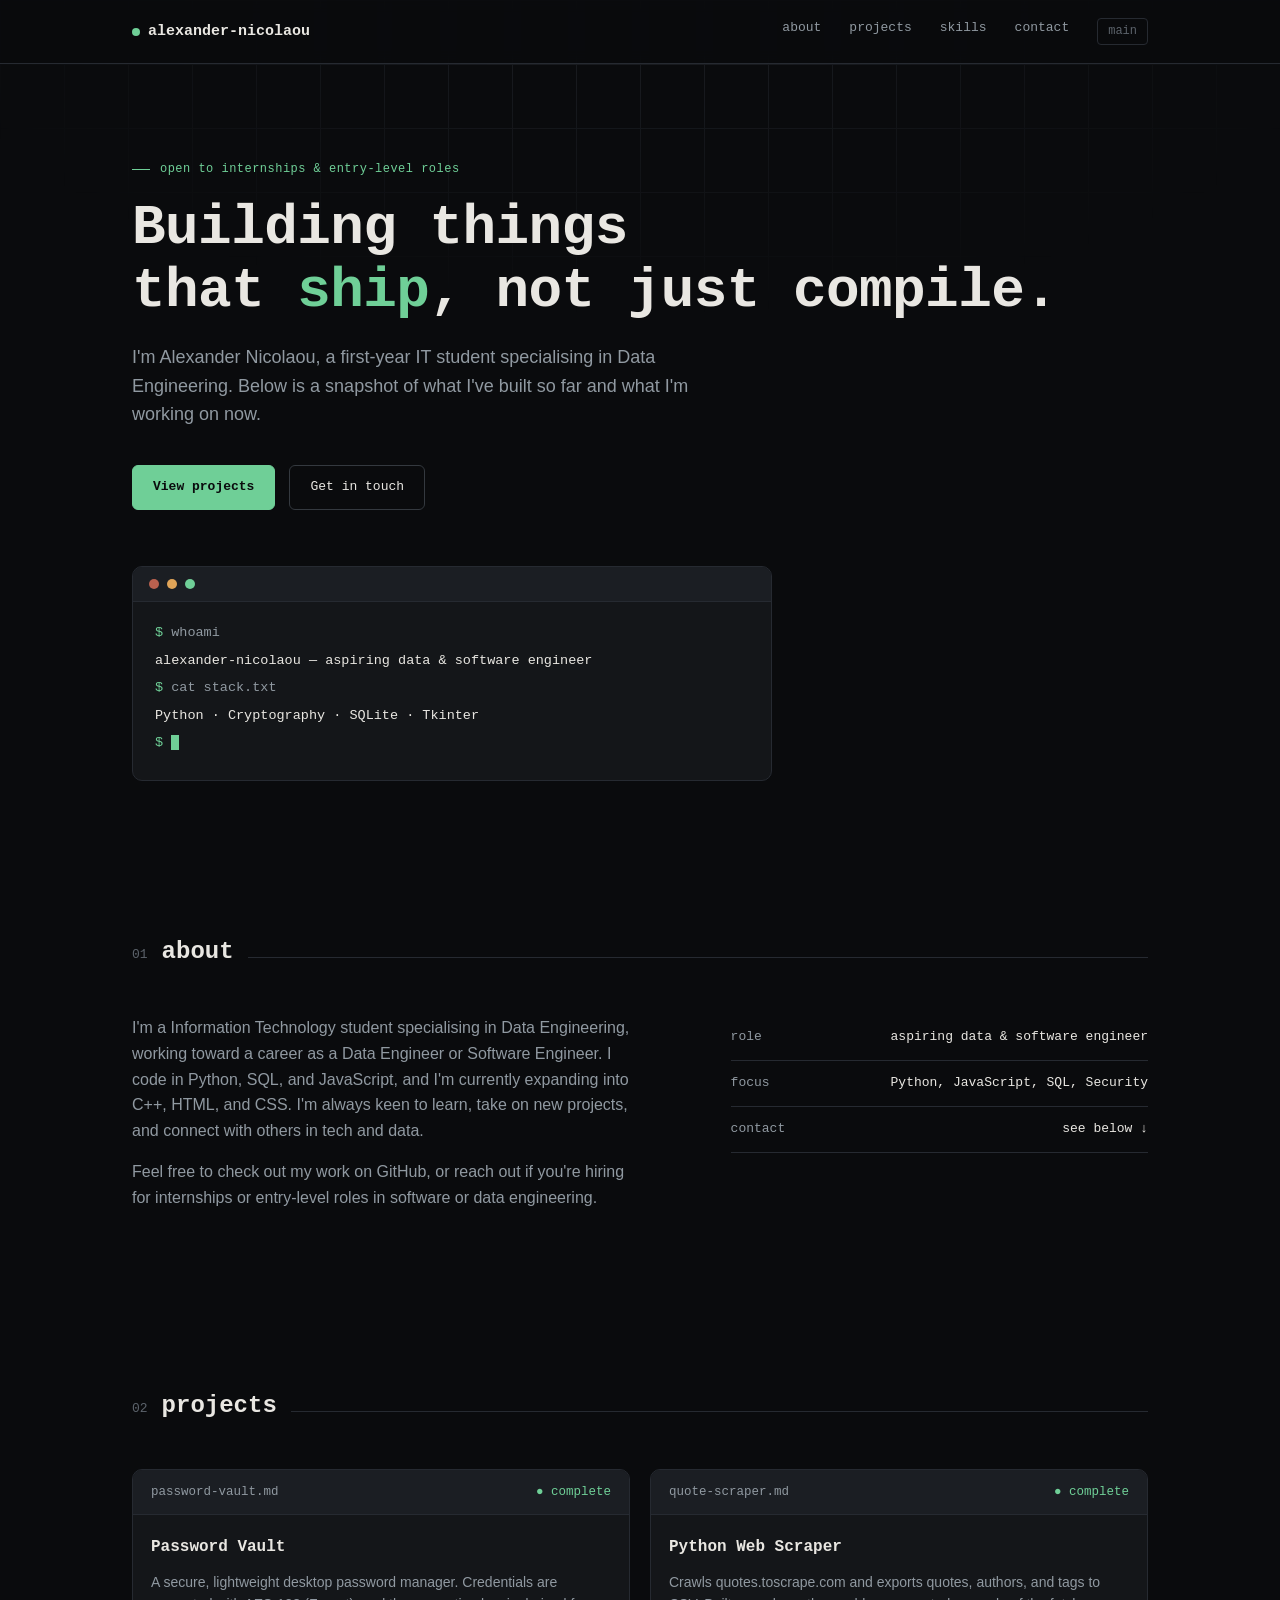
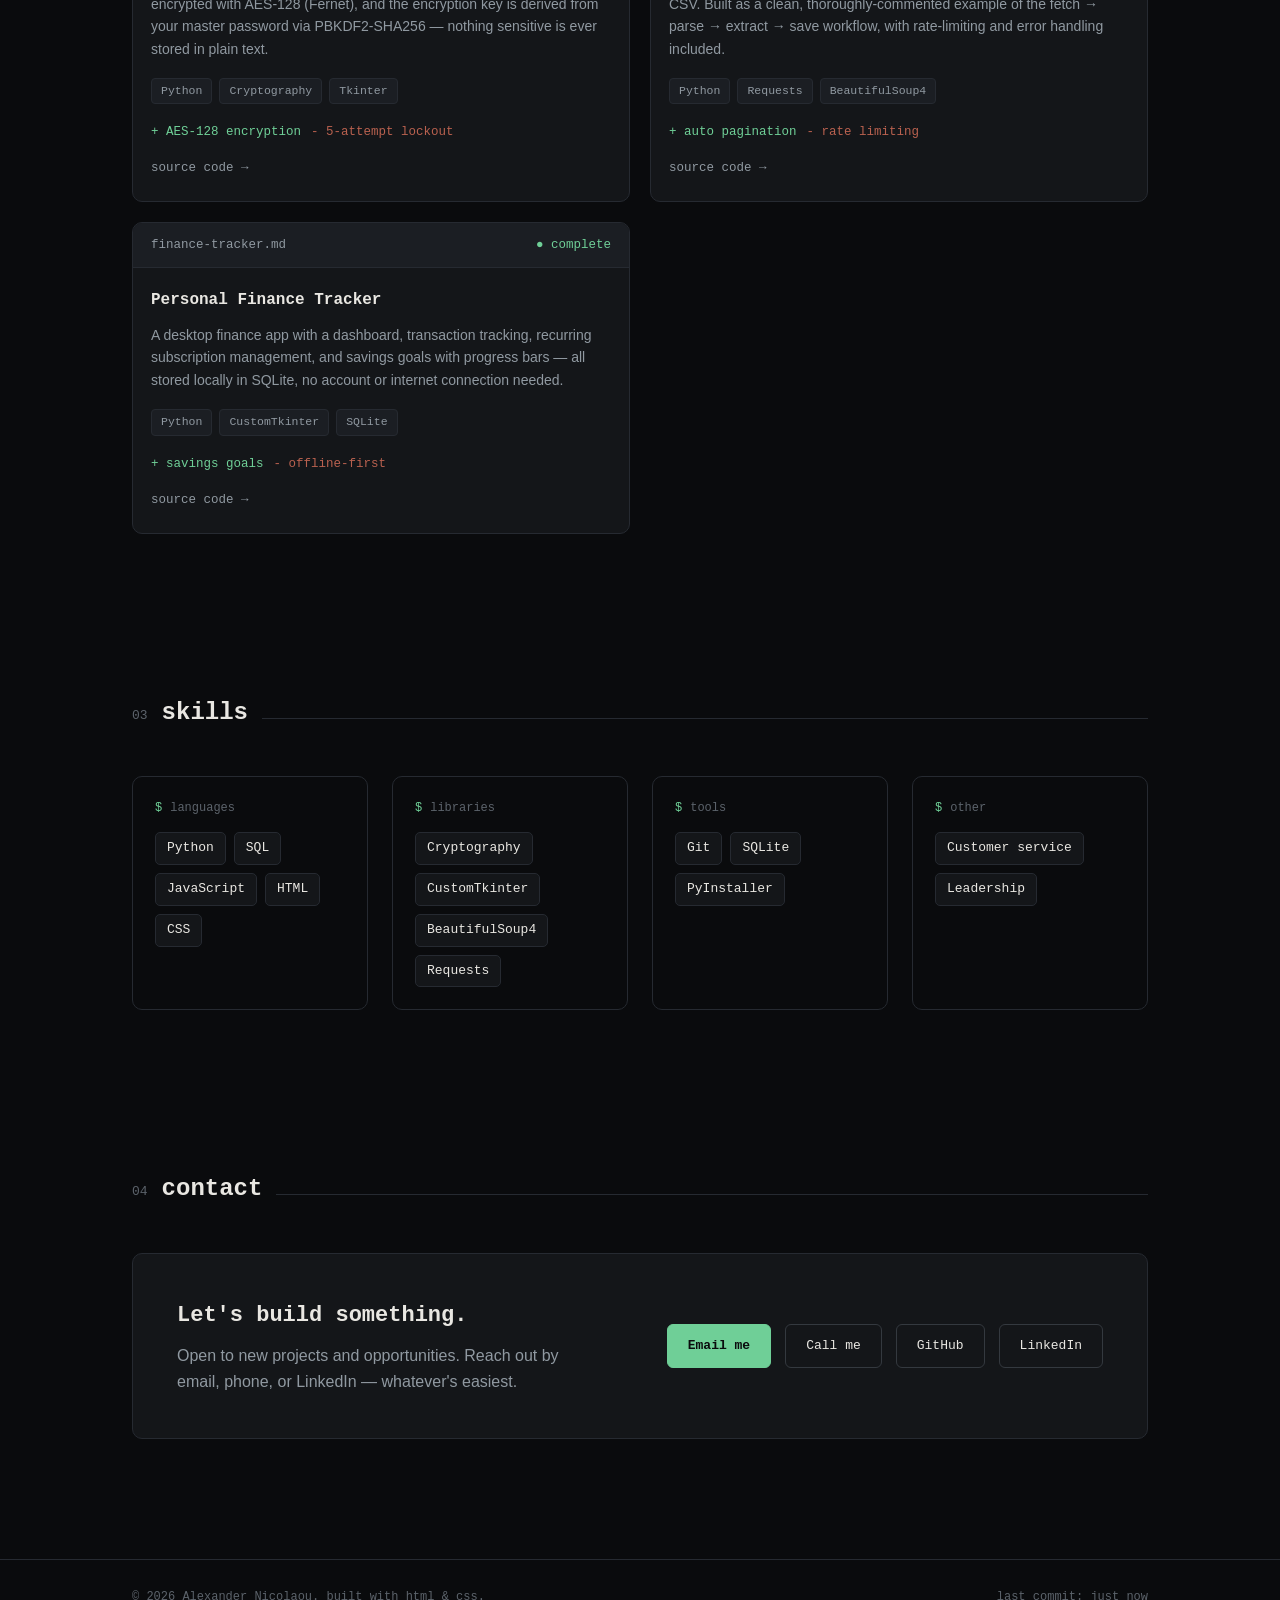
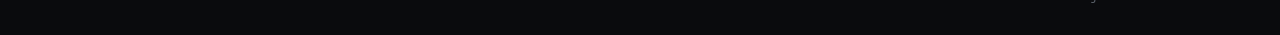
==== index.html @ 43960db9 "Fix typo in about section of index.html" ====
<!DOCTYPE html>
<html lang="en">
<head>
<meta charset="UTF-8">
<meta name="viewport" content="width=device-width, initial-scale=1.0">
<meta http-equiv="Content-Security-Policy" content="default-src 'self'; style-src 'self' 'unsafe-inline' https://fonts.googleapis.com; font-src https://fonts.gstatic.com; img-src 'self'; script-src 'none'; object-src 'none'; base-uri 'self';">
<title>Alexander Nicolaou — Portfolio</title>
<link rel="preconnect" href="https://fonts.googleapis.com">
<link rel="preconnect" href="https://fonts.gstatic.com" crossorigin>
<link href="https://fonts.googleapis.com/css2?family=JetBrains+Mono:wght@400;500;600;700&family=IBM+Plex+Sans:wght@400;500;600&display=swap" rel="stylesheet">
<style>
  :root{
    --bg:#0A0B0D;
    --surface:#141619;
    --surface-2:#1B1E23;
    --border:#262A31;
    --border-strong:#34393F;
    --text:#E9E7E2;
    --text-dim:#9099A1;
    --text-faint:#5C636B;
    --green:#6FCF97;
    --amber:#E0A458;
    --red:#B9614F;
    --blue:#7CA6D8;
    --mono: 'JetBrains Mono', ui-monospace, monospace;
    --sans: 'IBM Plex Sans', -apple-system, sans-serif;
    --maxw: 1080px;
  }
  *{box-sizing:border-box; margin:0; padding:0;}
  html{scroll-behavior:smooth;}
  body{
    background:var(--bg);
    color:var(--text);
    font-family:var(--sans);
    line-height:1.6;
    font-size:16px;
    -webkit-font-smoothing:antialiased;
  }
  a{color:inherit; text-decoration:none;}
  ::selection{background:var(--green); color:#0A0B0D;}

  .wrap{max-width:var(--maxw); margin:0 auto; padding:0 32px;}

  /* subtle background grid, like a code editor gutter texture */
  .grid-bg{
    position:fixed; inset:0; z-index:-1; opacity:0.5;
    background-image:
      linear-gradient(var(--border) 1px, transparent 1px),
      linear-gradient(90deg, var(--border) 1px, transparent 1px);
    background-size:64px 64px;
    -webkit-mask-image: radial-gradient(ellipse 80% 50% at 50% 0%, #000 20%, transparent 70%);
            mask-image: radial-gradient(ellipse 80% 50% at 50% 0%, #000 20%, transparent 70%);
  }

  /* nav */
  header{
    position:sticky; top:0; z-index:50;
    background:rgba(10,11,13,0.85);
    backdrop-filter:blur(8px);
    border-bottom:1px solid var(--border);
  }
  nav{
    display:flex; align-items:center; justify-content:space-between;
    padding:18px 0;
  }
  .logo{
    font-family:var(--mono); font-weight:600; font-size:15px; color:var(--text);
    display:flex; align-items:center; gap:8px;
  }
  .logo .dot{width:8px; height:8px; border-radius:50%; background:var(--green); display:inline-block;}
  .navlinks{display:flex; gap:28px; font-family:var(--mono); font-size:13px; color:var(--text-dim);}
  .navlinks a{transition:color .15s ease;}
  .navlinks a:hover{color:var(--green);}
  .navlinks .branch{
    color:var(--text-faint); border:1px solid var(--border); border-radius:4px;
    padding:3px 10px; font-size:12px;
  }
  @media (max-width:640px){ .navlinks a:not(.branch){display:none;} }

  /* hero */
  .hero{padding:96px 0 72px;}
  .eyebrow{
    font-family:var(--mono); font-size:12px; color:var(--green);
    letter-spacing:0.04em; margin-bottom:18px; display:flex; align-items:center; gap:10px;
  }
  .eyebrow::before{content:''; width:18px; height:1px; background:var(--green); display:inline-block;}
  h1{
    font-family:var(--mono); font-weight:600; font-size:clamp(34px,5vw,56px);
    line-height:1.12; letter-spacing:-0.01em; margin-bottom:20px;
  }
  h1 .accent{color:var(--green);}
  .subhead{
    color:var(--text-dim); font-size:18px; max-width:560px; margin-bottom:36px;
  }
  .hero-ctas{display:flex; gap:14px; margin-bottom:56px; flex-wrap:wrap;}
  .btn{
    font-family:var(--mono); font-size:13px; padding:11px 20px; border-radius:6px;
    border:1px solid var(--border-strong); transition:all .15s ease; display:inline-flex; align-items:center; gap:8px;
  }
  .btn-primary{background:var(--green); color:#0A0B0D; border-color:var(--green); font-weight:600;}
  .btn-primary:hover{opacity:0.88;}
  .btn-secondary{color:var(--text); background:transparent;}
  .btn-secondary:hover{border-color:var(--text-dim); background:var(--surface);}

  /* terminal window */
  .terminal{
    background:var(--surface); border:1px solid var(--border); border-radius:10px;
    overflow:hidden; max-width:640px;
  }
  .term-bar{
    display:flex; align-items:center; gap:8px; padding:12px 16px;
    background:var(--surface-2); border-bottom:1px solid var(--border);
  }
  .term-dot{width:10px; height:10px; border-radius:50%;}
  .term-body{
    font-family:var(--mono); font-size:13.5px; padding:20px 22px; color:var(--text-dim);
    min-height:120px;
  }
  .term-body .prompt{color:var(--green);}
  .term-line{margin-bottom:6px;}
  .term-out{color:var(--text);}
  .cursor{display:inline-block; width:8px; height:15px; background:var(--green); vertical-align:middle; animation:blink 1s step-end infinite;}
  @keyframes blink{50%{opacity:0;}}
  @media (prefers-reduced-motion:reduce){.cursor{animation:none;}}

  /* section shared */
  section{padding:80px 0;}
  .section-head{
    display:flex; align-items:baseline; gap:14px; margin-bottom:44px;
  }
  .section-num{font-family:var(--mono); font-size:13px; color:var(--text-faint);}
  h2{font-family:var(--mono); font-size:24px; font-weight:600;}
  .section-rule{flex:1; height:1px; background:var(--border);}

  /* about */
  .about-grid{display:grid; grid-template-columns:1.3fr 1fr; gap:56px; align-items:start;}
  .about-body p{color:var(--text-dim); margin-bottom:16px; max-width:56ch;}
  .about-body strong{color:var(--text); font-weight:500;}
  .facts{font-family:var(--mono); font-size:13px;}
  .fact-row{
    display:flex; justify-content:space-between; padding:12px 0; border-bottom:1px solid var(--border);
    color:var(--text-dim);
  }
  .fact-row span:last-child{color:var(--text);}
  @media (max-width:800px){ .about-grid{grid-template-columns:1fr;} }

  /* projects */
  .projects{display:grid; grid-template-columns:repeat(2,1fr); gap:20px;}
  @media (max-width:800px){ .projects{grid-template-columns:1fr;} }
  .card{
    background:var(--surface); border:1px solid var(--border); border-radius:10px;
    overflow:hidden; transition:border-color .15s ease, transform .15s ease;
  }
  .card:hover{border-color:var(--border-strong); transform:translateY(-2px);}
  .card-tab{
    display:flex; align-items:center; justify-content:space-between;
    padding:12px 18px; background:var(--surface-2); border-bottom:1px solid var(--border);
    font-family:var(--mono); font-size:12.5px; color:var(--text-dim);
  }
  .card-status{color:var(--green);}
  .card-body{padding:20px 18px 22px;}
  .card-title{font-family:var(--mono); font-size:16px; font-weight:600; margin-bottom:10px;}
  .card-desc{color:var(--text-dim); font-size:14px; margin-bottom:18px;}
  .tags{display:flex; flex-wrap:wrap; gap:7px; margin-bottom:18px;}
  .tag{
    font-family:var(--mono); font-size:11.5px; padding:3px 9px; border-radius:4px;
    background:var(--surface-2); color:var(--text-dim); border:1px solid var(--border);
  }
  .diffstat{font-family:var(--mono); font-size:12.5px; margin-bottom:16px;}
  .diffstat .add{color:var(--green);}
  .diffstat .rem{color:var(--red); margin-left:10px;}
  .card-links{display:flex; gap:16px; font-family:var(--mono); font-size:12.5px;}
  .card-links a{color:var(--text-dim); border-bottom:1px solid transparent; transition:color .15s ease, border-color .15s ease;}
  .card-links a:hover{color:var(--green); border-color:var(--green);}

  /* skills */
  .skills-groups{display:grid; grid-template-columns:repeat(auto-fit,minmax(210px,1fr)); gap:24px;}
  @media (max-width:800px){ .skills-groups{grid-template-columns:1fr;} }
  .skill-group{border:1px solid var(--border); border-radius:10px; padding:22px;}
  .skill-group-head{
    font-family:var(--mono); font-size:12px; color:var(--text-faint); margin-bottom:14px;
    display:flex; align-items:center; gap:8px;
  }
  .skill-group-head::before{content:'$'; color:var(--green);}
  .skill-list{display:flex; flex-wrap:wrap; gap:8px;}
  .skill-chip{
    font-family:var(--mono); font-size:13px; padding:5px 11px; border-radius:5px;
    background:var(--surface); border:1px solid var(--border); color:var(--text);
  }

  /* contact */
  .contact-box{
    border:1px solid var(--border); border-radius:10px; padding:44px;
    display:flex; align-items:center; justify-content:space-between; gap:32px; flex-wrap:wrap;
    background:var(--surface);
  }
  .contact-box h3{font-family:var(--mono); font-size:22px; font-weight:600; margin-bottom:10px;}
  .contact-box p{color:var(--text-dim); max-width:420px;}
  .contact-links{display:flex; gap:14px; flex-wrap:wrap;}

  footer{
    border-top:1px solid var(--border); padding:28px 0; margin-top:40px;
    font-family:var(--mono); font-size:12px; color:var(--text-faint);
    display:flex; justify-content:space-between; flex-wrap:wrap; gap:10px;
  }

  :focus-visible{outline:2px solid var(--green); outline-offset:2px;}
</style>
</head>
<body>

<div class="grid-bg"></div>

<header>
  <div class="wrap">
    <nav>
      <div class="logo"><span class="dot"></span>alexander-nicolaou</div>
      <div class="navlinks">
        <a href="#about">about</a>
        <a href="#projects">projects</a>
        <a href="#skills">skills</a>
        <a href="#contact">contact</a>
        <span class="branch">main</span>
      </div>
    </nav>
  </div>
</header>

<main>
  <div class="wrap">
    <section class="hero">
      <div class="eyebrow">open to internships &amp; entry-level roles</div>
      <h1>Building things<br>that <span class="accent">ship</span>, not just compile.</h1>
      <p class="subhead">I'm Alexander Nicolaou, a first-year IT student specialising in Data Engineering. Below is a snapshot of what I've built so far and what I'm working on now.</p>
      <div class="hero-ctas">
        <a class="btn btn-primary" href="#projects">View projects</a>
        <a class="btn btn-secondary" href="#contact">Get in touch</a>
      </div>

      <div class="terminal">
        <div class="term-bar">
          <div class="term-dot" style="background:#B9614F"></div>
          <div class="term-dot" style="background:#E0A458"></div>
          <div class="term-dot" style="background:#6FCF97"></div>
        </div>
        <div class="term-body">
          <div class="term-line"><span class="prompt">$</span> whoami</div>
          <div class="term-line term-out">alexander-nicolaou — aspiring data &amp; software engineer</div>
          <div class="term-line"><span class="prompt">$</span> cat stack.txt</div>
          <div class="term-line term-out">Python · Cryptography · SQLite · Tkinter</div>
          <div class="term-line"><span class="prompt">$</span> <span class="cursor"></span></div>
        </div>
      </div>
    </section>

    <section id="about">
      <div class="section-head">
        <span class="section-num">01</span>
        <h2>about</h2>
        <div class="section-rule"></div>
      </div>
      <div class="about-grid">
        <div class="about-body">
          <p>I'm a Information Technology student specialising in Data Engineering, working toward a career as a Data Engineer or Software Engineer. I code in Python, SQL, and JavaScript, and I'm currently expanding into C++, HTML, and CSS. I'm always keen to learn, take on new projects, and connect with others in tech and data.</p>
          <p>Feel free to check out my work on GitHub, or reach out if you're hiring for internships or entry-level roles in software or data engineering.</p>
        </div>
        <div class="facts">
          <div class="fact-row"><span>role</span><span>aspiring data &amp; software engineer</span></div>
          <div class="fact-row"><span>focus</span><span>Python, JavaScript, SQL, Security</span></div>
          <div class="fact-row"><span>contact</span><span>see below ↓</span></div>
        </div>
      </div>
    </section>

    <section id="projects">
      <div class="section-head">
        <span class="section-num">02</span>
        <h2>projects</h2>
        <div class="section-rule"></div>
      </div>
      <div class="projects">

        <div class="card">
          <div class="card-tab"><span>password-vault.md</span><span class="card-status">● complete</span></div>
          <div class="card-body">
            <div class="card-title">Password Vault</div>
            <div class="card-desc">A secure, lightweight desktop password manager. Credentials are encrypted with AES-128 (Fernet), and the encryption key is derived from your master password via PBKDF2-SHA256 — nothing sensitive is ever stored in plain text.</div>
            <div class="tags"><span class="tag">Python</span><span class="tag">Cryptography</span><span class="tag">Tkinter</span></div>
            <div class="diffstat"><span class="add">+ AES-128 encryption</span><span class="rem">- 5-attempt lockout</span></div>
            <div class="card-links"><a href="https://github.com/AlexNCyber/Password-Vault" target="_blank" rel="noopener noreferrer">source code →</a></div>
          </div>
        </div>

        <div class="card">
          <div class="card-tab"><span>quote-scraper.md</span><span class="card-status">● complete</span></div>
          <div class="card-body">
            <div class="card-title">Python Web Scraper</div>
            <div class="card-desc">Crawls quotes.toscrape.com and exports quotes, authors, and tags to CSV. Built as a clean, thoroughly-commented example of the fetch → parse → extract → save workflow, with rate-limiting and error handling included.</div>
            <div class="tags"><span class="tag">Python</span><span class="tag">Requests</span><span class="tag">BeautifulSoup4</span></div>
            <div class="diffstat"><span class="add">+ auto pagination</span><span class="rem">- rate limiting</span></div>
            <div class="card-links"><a href="https://github.com/AlexNCyber/Python-Web-Scraper" target="_blank" rel="noopener noreferrer">source code →</a></div>
          </div>
        </div>

        <div class="card">
          <div class="card-tab"><span>finance-tracker.md</span><span class="card-status">● complete</span></div>
          <div class="card-body">
            <div class="card-title">Personal Finance Tracker</div>
            <div class="card-desc">A desktop finance app with a dashboard, transaction tracking, recurring subscription management, and savings goals with progress bars — all stored locally in SQLite, no account or internet connection needed.</div>
            <div class="tags"><span class="tag">Python</span><span class="tag">CustomTkinter</span><span class="tag">SQLite</span></div>
            <div class="diffstat"><span class="add">+ savings goals</span><span class="rem">- offline-first</span></div>
            <div class="card-links"><a href="https://github.com/AlexNCyber/Personal-Finance-Tracker" target="_blank" rel="noopener noreferrer">source code →</a></div>
          </div>
        </div>

      </div>
    </section>

    <section id="skills">
      <div class="section-head">
        <span class="section-num">03</span>
        <h2>skills</h2>
        <div class="section-rule"></div>
      </div>
      <div class="skills-groups">
        <div class="skill-group">
          <div class="skill-group-head">languages</div>
          <div class="skill-list">
            <span class="skill-chip">Python</span>
            <span class="skill-chip">SQL</span>
            <span class="skill-chip">JavaScript</span>
            <span class="skill-chip">HTML</span>
            <span class="skill-chip">CSS</span>
          </div>
        </div>
        <div class="skill-group">
          <div class="skill-group-head">libraries</div>
          <div class="skill-list">
            <span class="skill-chip">Cryptography</span>
            <span class="skill-chip">CustomTkinter</span>
            <span class="skill-chip">BeautifulSoup4</span>
            <span class="skill-chip">Requests</span>
          </div>
        </div>
        <div class="skill-group">
          <div class="skill-group-head">tools</div>
          <div class="skill-list">
            <span class="skill-chip">Git</span>
            <span class="skill-chip">SQLite</span>
            <span class="skill-chip">PyInstaller</span>
          </div>
        </div>
        <div class="skill-group">
          <div class="skill-group-head">other</div>
          <div class="skill-list">
            <span class="skill-chip">Customer service</span>
            <span class="skill-chip">Leadership</span>
          </div>
        </div>
      </div>
    </section>

    <section id="contact">
      <div class="section-head">
        <span class="section-num">04</span>
        <h2>contact</h2>
        <div class="section-rule"></div>
      </div>
      <div class="contact-box">
        <div>
          <h3>Let's build something.</h3>
          <p>Open to new projects and opportunities. Reach out by email, phone, or LinkedIn — whatever's easiest.</p>
        </div>
        <div class="contact-links">
          <a class="btn btn-primary" href="mailto:alexandernicolaoucyber@outlook.com">Email me</a>
          <a class="btn btn-secondary" href="tel:+61433000047">Call me</a>
          <a class="btn btn-secondary" href="https://github.com/AlexNCyber" target="_blank" rel="noopener noreferrer">GitHub</a>
          <a class="btn btn-secondary" href="https://www.linkedin.com/in/alexander-nicolaou-9b6520388/" target="_blank" rel="noopener noreferrer">LinkedIn</a>
        </div>
      </div>
    </section>
  </div>
</main>

<footer>
  <div class="wrap" style="display:flex; justify-content:space-between; width:100%; flex-wrap:wrap; gap:10px;">
    <span>© 2026 Alexander Nicolaou. built with html &amp; css.</span>
    <span>last commit: just now</span>
  </div>
</footer>

</body>
</html>
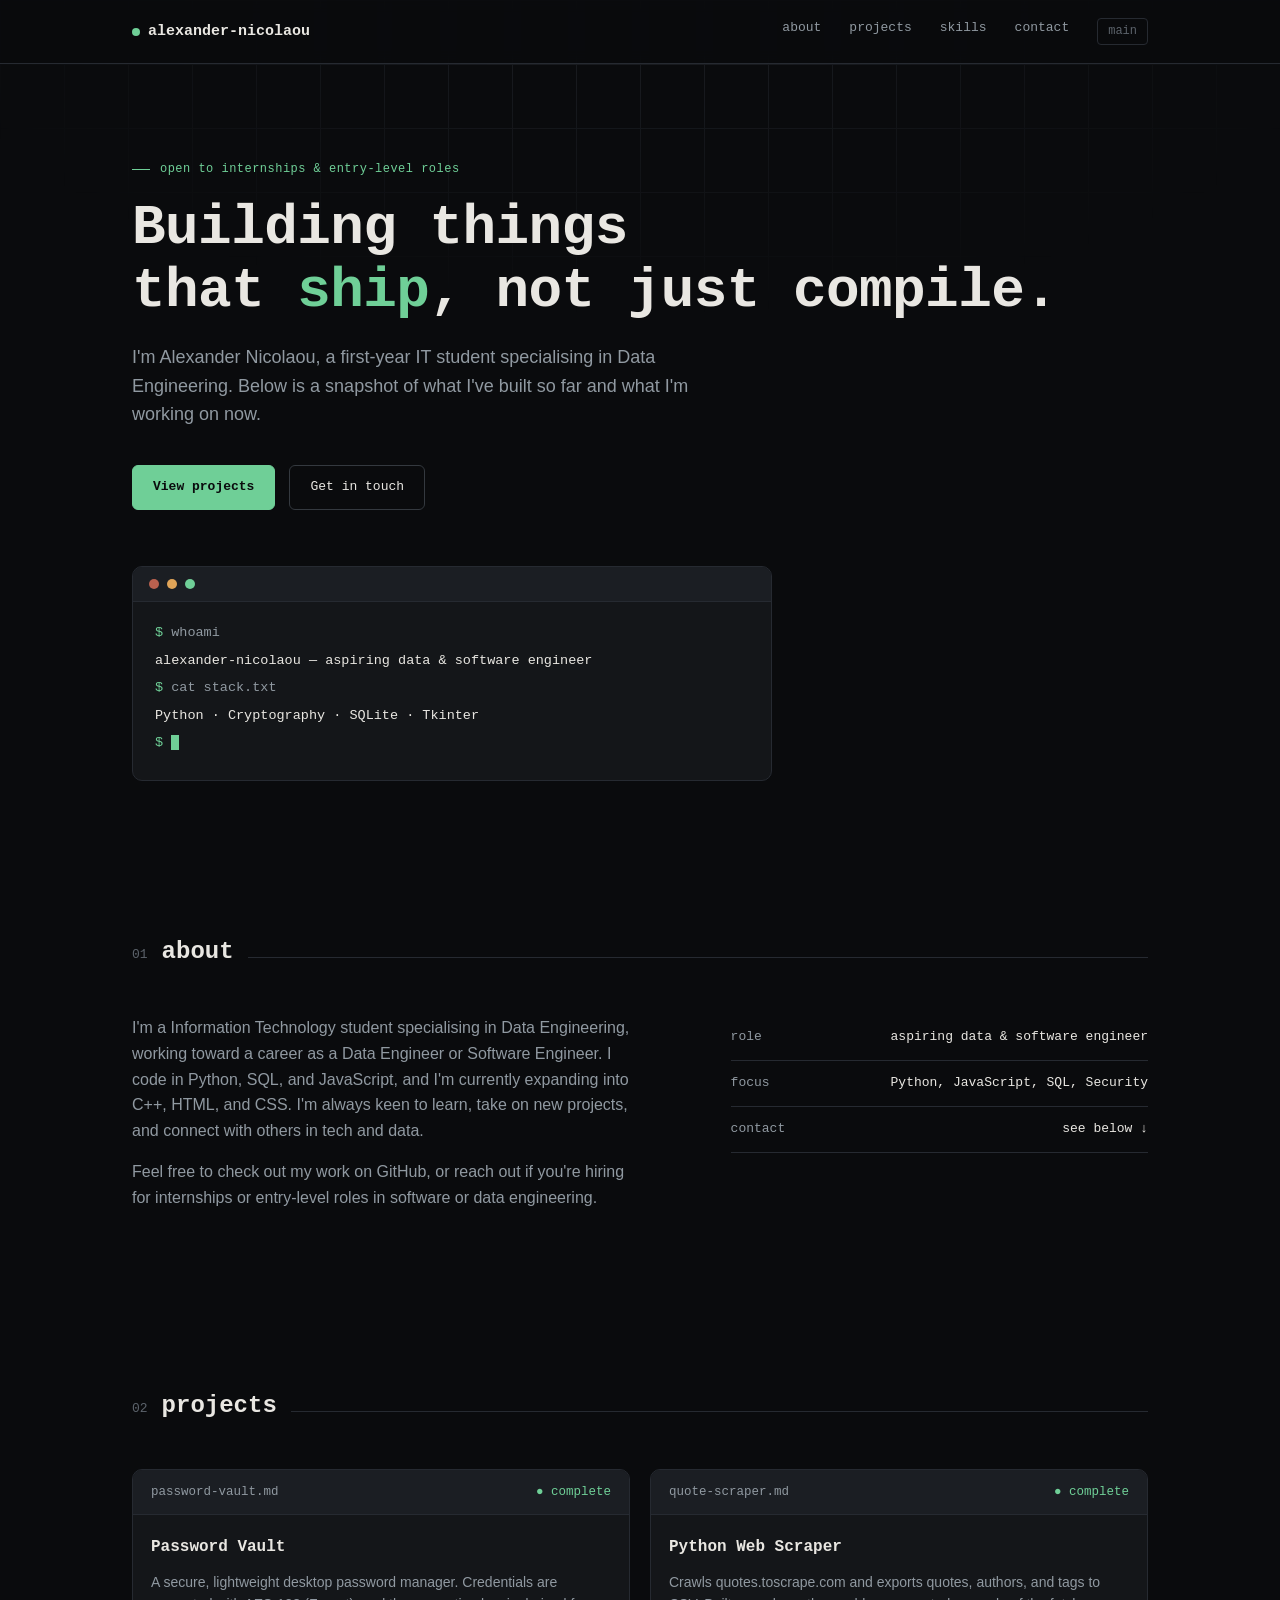
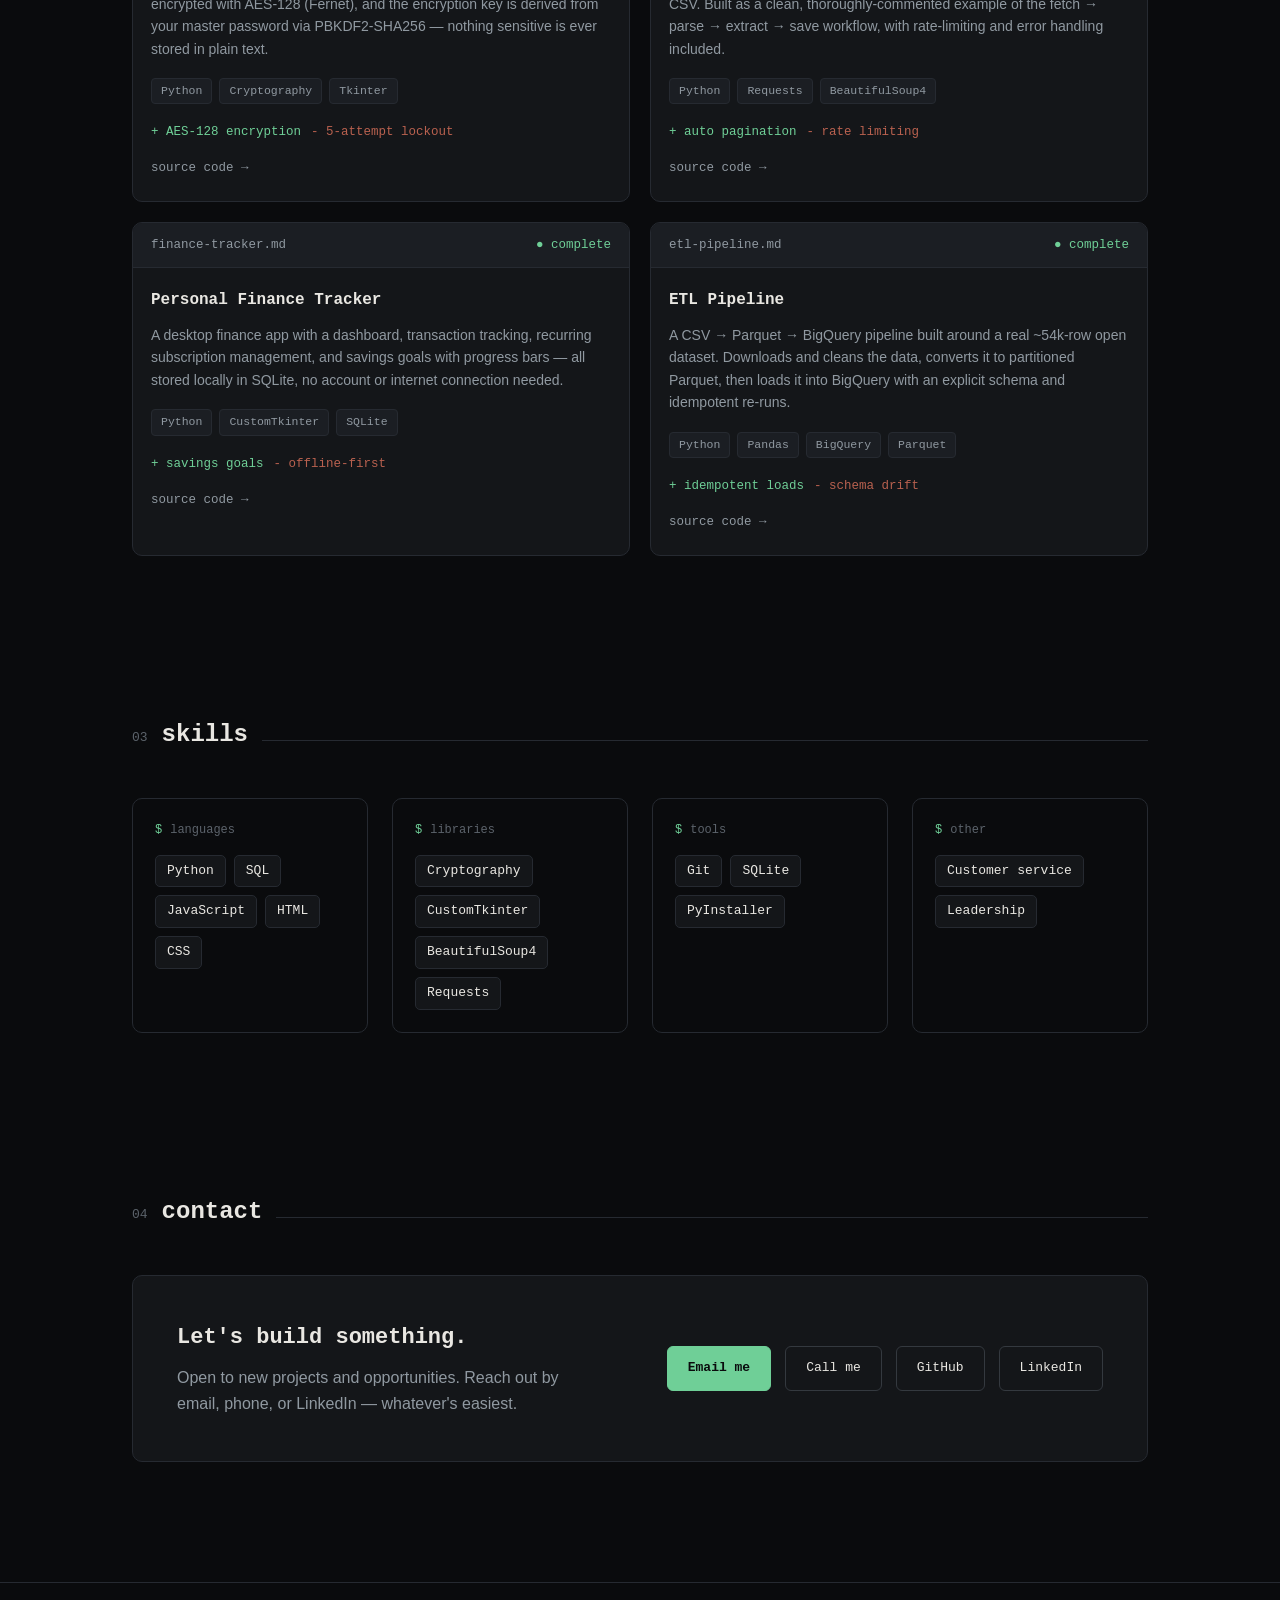
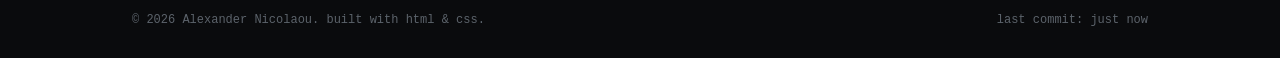
==== commit dffdd668: "Add ETL Pipeline project card to index.html Added a card for the ETL Pipeline project with details a" ====
--- a/index.html
+++ b/index.html
@@ -313,6 +313,17 @@
           </div>
         </div>
 
+        <div class="card">
+          <div class="card-tab"><span>etl-pipeline.md</span><span class="card-status">● complete</span></div>
+          <div class="card-body">
+            <div class="card-title">ETL Pipeline</div>
+            <div class="card-desc">A CSV → Parquet → BigQuery pipeline built around a real ~54k-row open dataset. Downloads and cleans the data, converts it to partitioned Parquet, then loads it into BigQuery with an explicit schema and idempotent re-runs.</div>
+            <div class="tags"><span class="tag">Python</span><span class="tag">Pandas</span><span class="tag">BigQuery</span><span class="tag">Parquet</span></div>
+            <div class="diffstat"><span class="add">+ idempotent loads</span><span class="rem">- schema drift</span></div>
+            <div class="card-links"><a href="https://github.com/AlexNCyber/ETL-Pipeline" target="_blank" rel="noopener noreferrer">source code →</a></div>
+          </div>
+        </div>
+
       </div>
     </section>
 
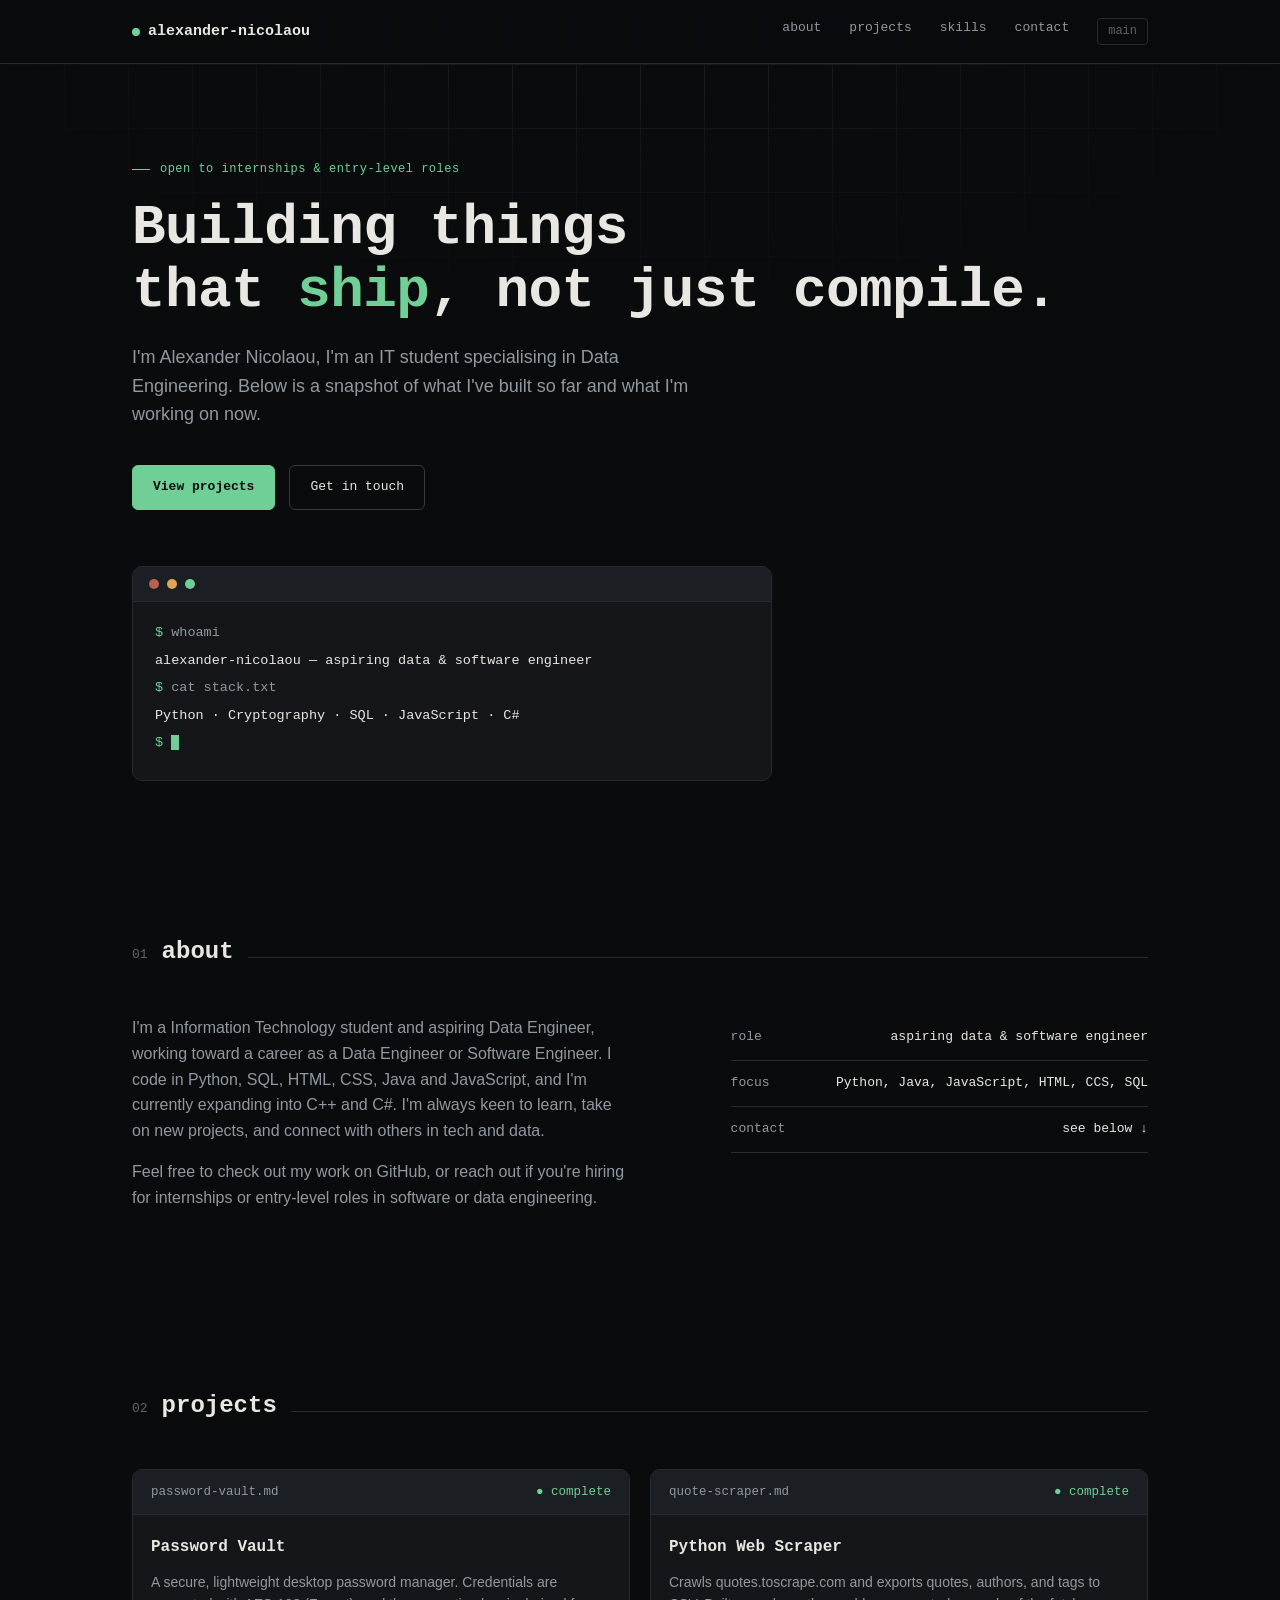
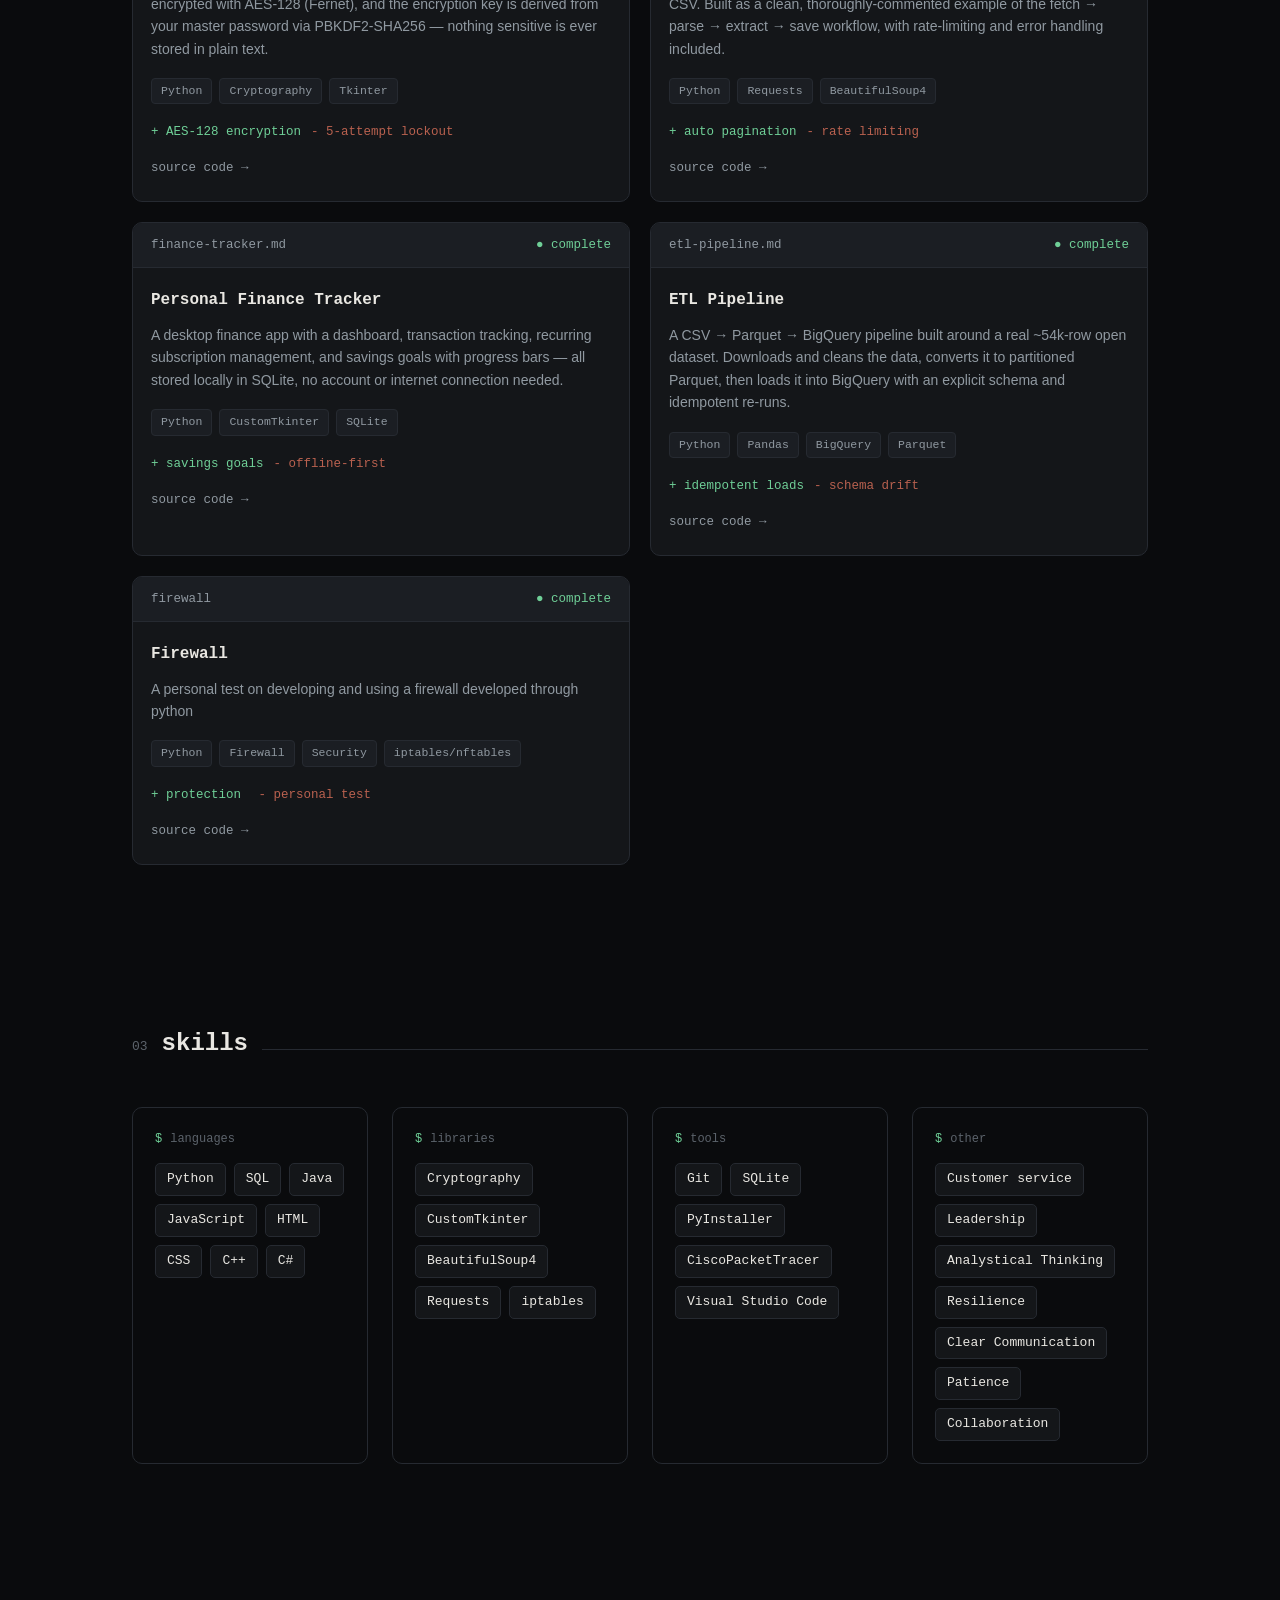
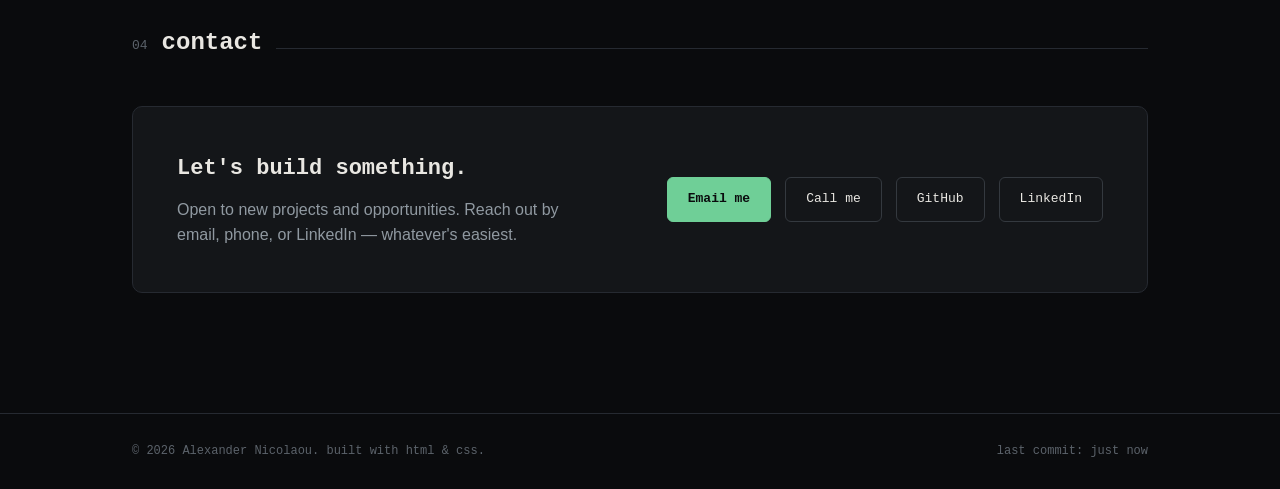
==== commit 8d7e6c3e: "Revise introduction and skills in index.html Updated personal introduction and skills list to reflec" ====
--- a/index.html
+++ b/index.html
@@ -231,7 +231,7 @@
     <section class="hero">
       <div class="eyebrow">open to internships &amp; entry-level roles</div>
       <h1>Building things<br>that <span class="accent">ship</span>, not just compile.</h1>
-      <p class="subhead">I'm Alexander Nicolaou, a first-year IT student specialising in Data Engineering. Below is a snapshot of what I've built so far and what I'm working on now.</p>
+      <p class="subhead">I'm Alexander Nicolaou, I'm an IT student specialising in Data Engineering. Below is a snapshot of what I've built so far and what I'm working on now.</p>
       <div class="hero-ctas">
         <a class="btn btn-primary" href="#projects">View projects</a>
         <a class="btn btn-secondary" href="#contact">Get in touch</a>
@@ -247,7 +247,7 @@
           <div class="term-line"><span class="prompt">$</span> whoami</div>
           <div class="term-line term-out">alexander-nicolaou — aspiring data &amp; software engineer</div>
           <div class="term-line"><span class="prompt">$</span> cat stack.txt</div>
-          <div class="term-line term-out">Python · Cryptography · SQLite · Tkinter</div>
+          <div class="term-line term-out">Python · Cryptography · SQL · JavaScript · C#</div>
           <div class="term-line"><span class="prompt">$</span> <span class="cursor"></span></div>
         </div>
       </div>
@@ -261,12 +261,12 @@
       </div>
       <div class="about-grid">
         <div class="about-body">
-          <p>I'm a Information Technology student specialising in Data Engineering, working toward a career as a Data Engineer or Software Engineer. I code in Python, SQL, and JavaScript, and I'm currently expanding into C++, HTML, and CSS. I'm always keen to learn, take on new projects, and connect with others in tech and data.</p>
+          <p>I'm a Information Technology student and aspiring Data Engineer, working toward a career as a Data Engineer or Software Engineer. I code in Python, SQL, HTML, CSS, Java and JavaScript, and I'm currently expanding into C++ and C#. I'm always keen to learn, take on new projects, and connect with others in tech and data.</p>
           <p>Feel free to check out my work on GitHub, or reach out if you're hiring for internships or entry-level roles in software or data engineering.</p>
         </div>
         <div class="facts">
           <div class="fact-row"><span>role</span><span>aspiring data &amp; software engineer</span></div>
-          <div class="fact-row"><span>focus</span><span>Python, JavaScript, SQL, Security</span></div>
+          <div class="fact-row"><span>focus</span><span>Python, Java, JavaScript, HTML, CCS, SQL</span></div>
           <div class="fact-row"><span>contact</span><span>see below ↓</span></div>
         </div>
       </div>
@@ -324,6 +324,16 @@
           </div>
         </div>
 
+        <div class="card">
+          <div class="card-tab"><span>firewall</span><span class="card-status">● complete </span></div>
+          <div class="card-body">
+            <div class="card-title">Firewall</div>
+            <div class="card-desc">A personal test on developing and using a firewall developed through python</div>
+            <div class="tags"><span class="tag">Python</span><span class="tag">Firewall</span><span class="tag">Security</span><span class="tag">iptables/nftables</span></div>
+            <div class="diffstat"><span class="add">+ protection </span><span class="rem">- personal test </span></div>
+            <div class="card-links"><a href="https://github.com/AlexNCyber/Firewall" target="_blank" rel="noopener noreferrer">source code →</a></div>
+          </div>
+        </div>
       </div>
     </section>
 
@@ -339,9 +349,12 @@
           <div class="skill-list">
             <span class="skill-chip">Python</span>
             <span class="skill-chip">SQL</span>
+            <span class="skill-chip">Java</span>
             <span class="skill-chip">JavaScript</span>
             <span class="skill-chip">HTML</span>
             <span class="skill-chip">CSS</span>
+            <span class="skill-chip">C++</span>
+            <span class="skill-chip">C#</span>
           </div>
         </div>
         <div class="skill-group">
@@ -351,6 +364,7 @@
             <span class="skill-chip">CustomTkinter</span>
             <span class="skill-chip">BeautifulSoup4</span>
             <span class="skill-chip">Requests</span>
+            <span class="skill-chip">iptables</span>
           </div>
         </div>
         <div class="skill-group">
@@ -359,6 +373,8 @@
             <span class="skill-chip">Git</span>
             <span class="skill-chip">SQLite</span>
             <span class="skill-chip">PyInstaller</span>
+            <span class="skill-chip">CiscoPacketTracer</span>
+            <span class="skill-chip">Visual Studio Code</span>
           </div>
         </div>
         <div class="skill-group">
@@ -366,6 +382,11 @@
           <div class="skill-list">
             <span class="skill-chip">Customer service</span>
             <span class="skill-chip">Leadership</span>
+            <span class="skill-chip">Analystical Thinking</span>
+            <span class="skill-chip">Resilience</span>
+            <span class="skill-chip">Clear Communication</span>
+            <span class="skill-chip">Patience</span>
+            <span class="skill-chip">Collaboration</span>
           </div>
         </div>
       </div>
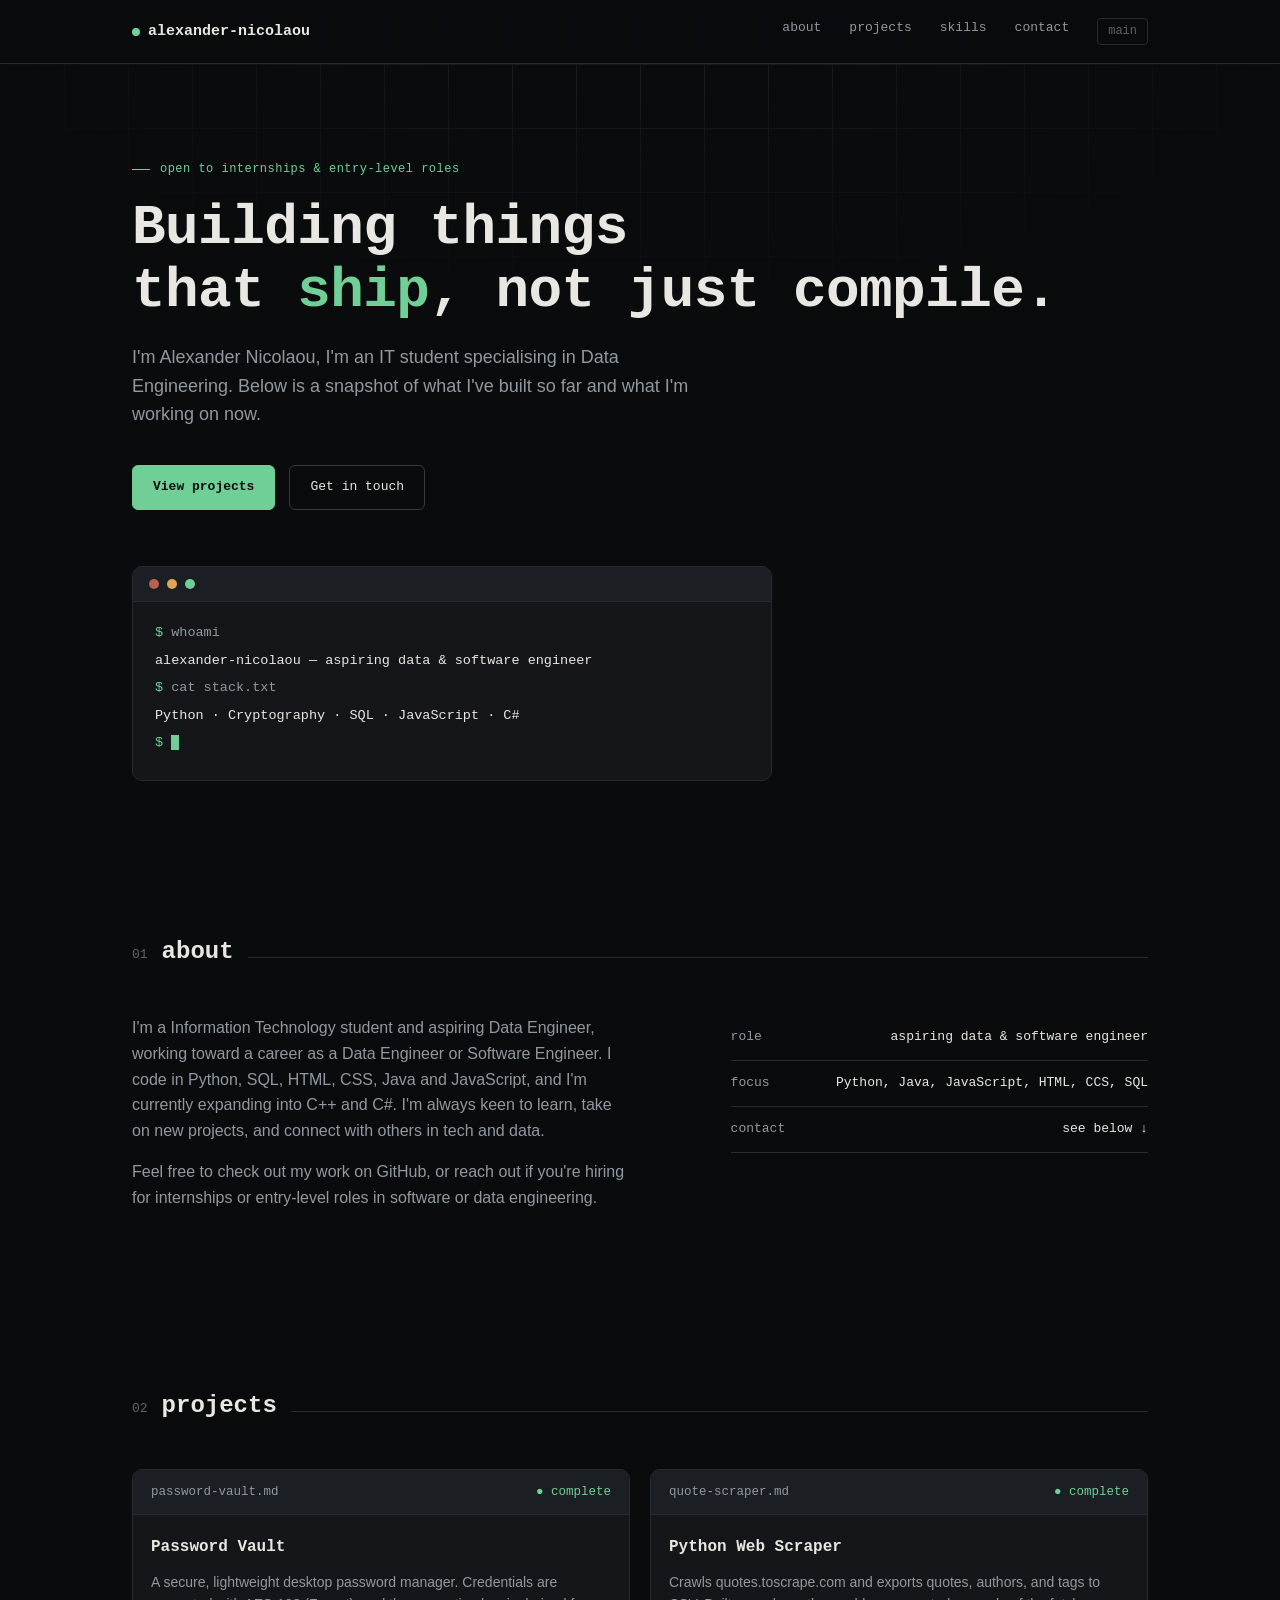
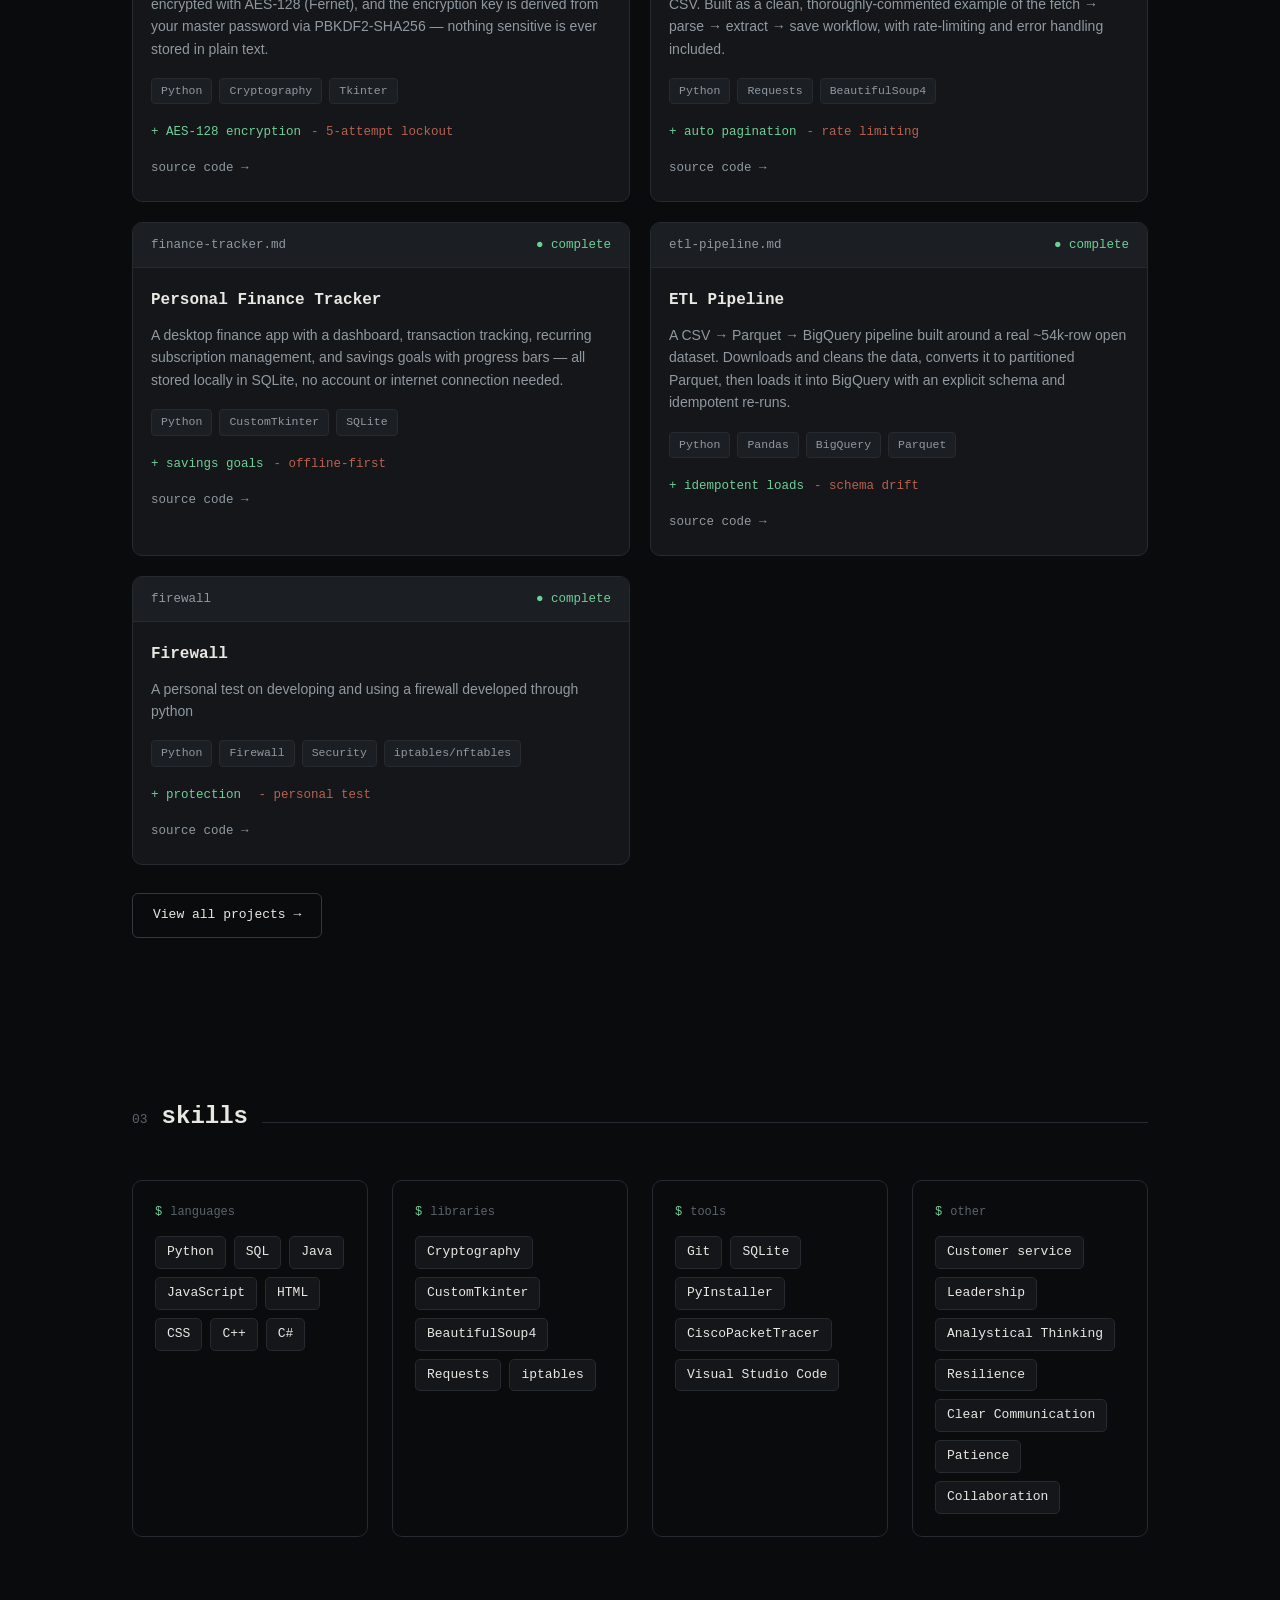
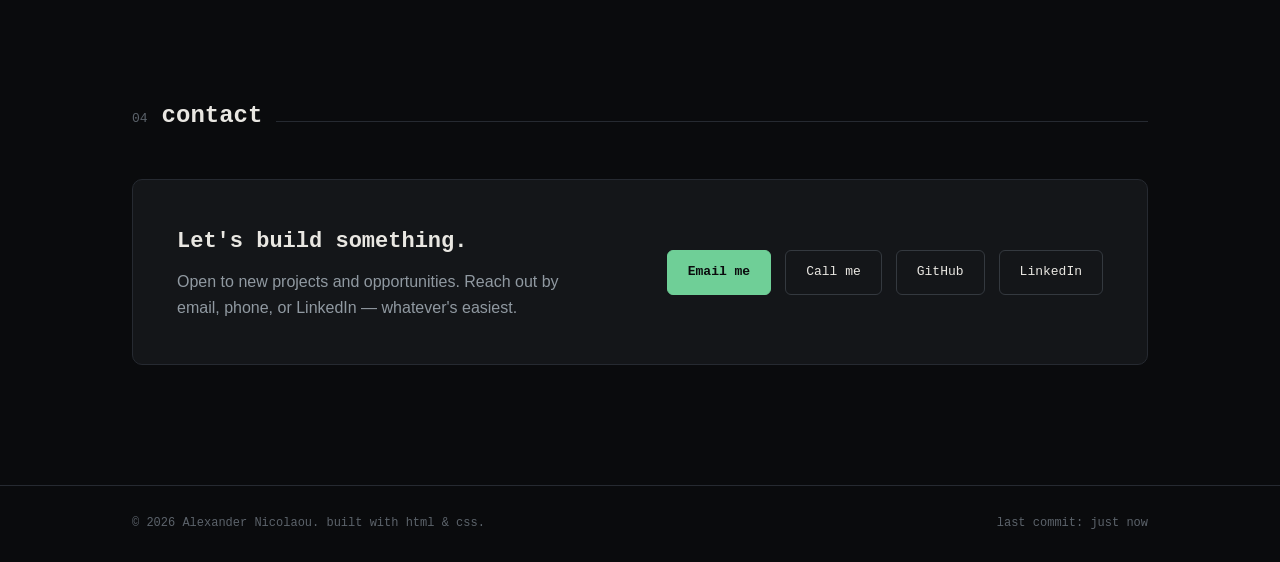
==== commit 9591246e: "Update navigation links and add project button" ====
--- a/index.html
+++ b/index.html
@@ -217,9 +217,9 @@
       <div class="logo"><span class="dot"></span>alexander-nicolaou</div>
       <div class="navlinks">
         <a href="#about">about</a>
-        <a href="#projects">projects</a>
+        <a href="projects.html">projects</a>
         <a href="#skills">skills</a>
-        <a href="#contact">contact</a>
+        <a href="contact.html">contact</a>
         <span class="branch">main</span>
       </div>
     </nav>
@@ -334,6 +334,9 @@
             <div class="card-links"><a href="https://github.com/AlexNCyber/Firewall" target="_blank" rel="noopener noreferrer">source code →</a></div>
           </div>
         </div>
+      </div>
+      <div style="margin-top:28px;">
+        <a class="btn btn-secondary" href="projects.html">View all projects →</a>
       </div>
     </section>
 
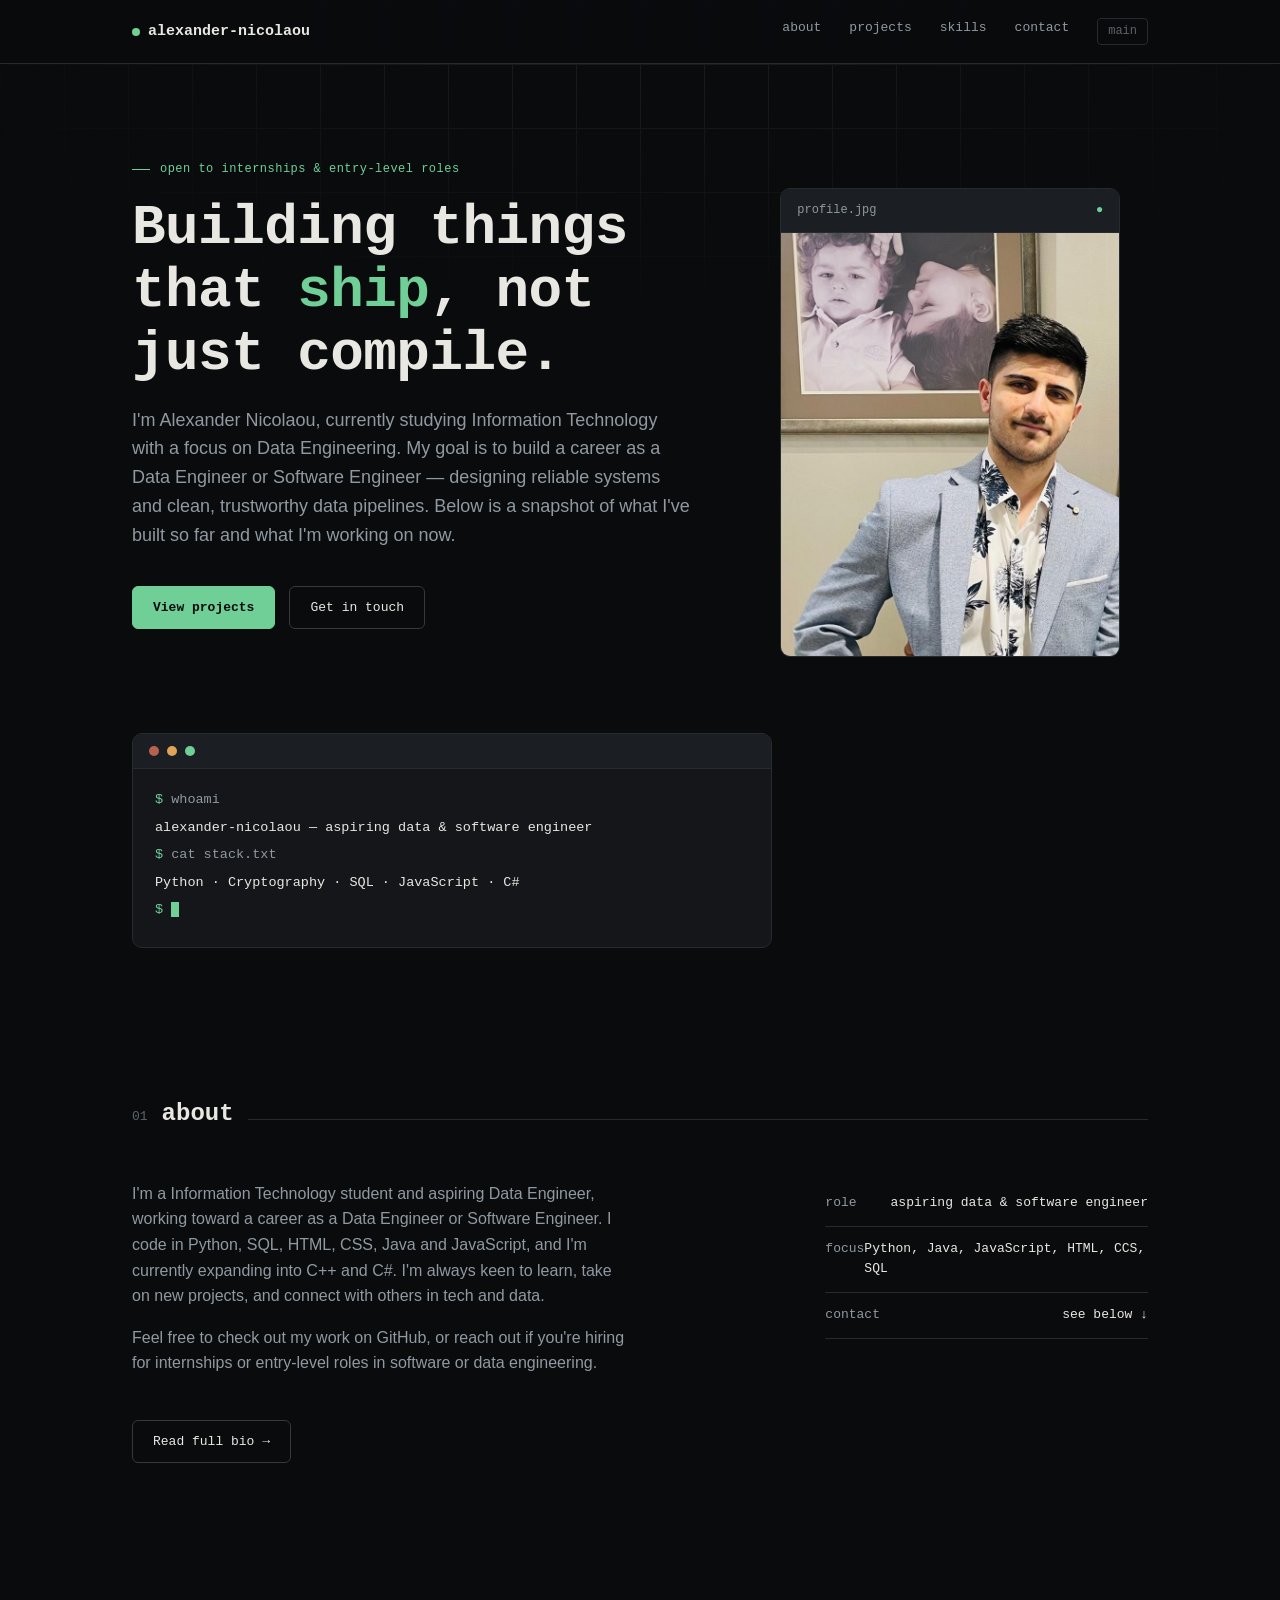
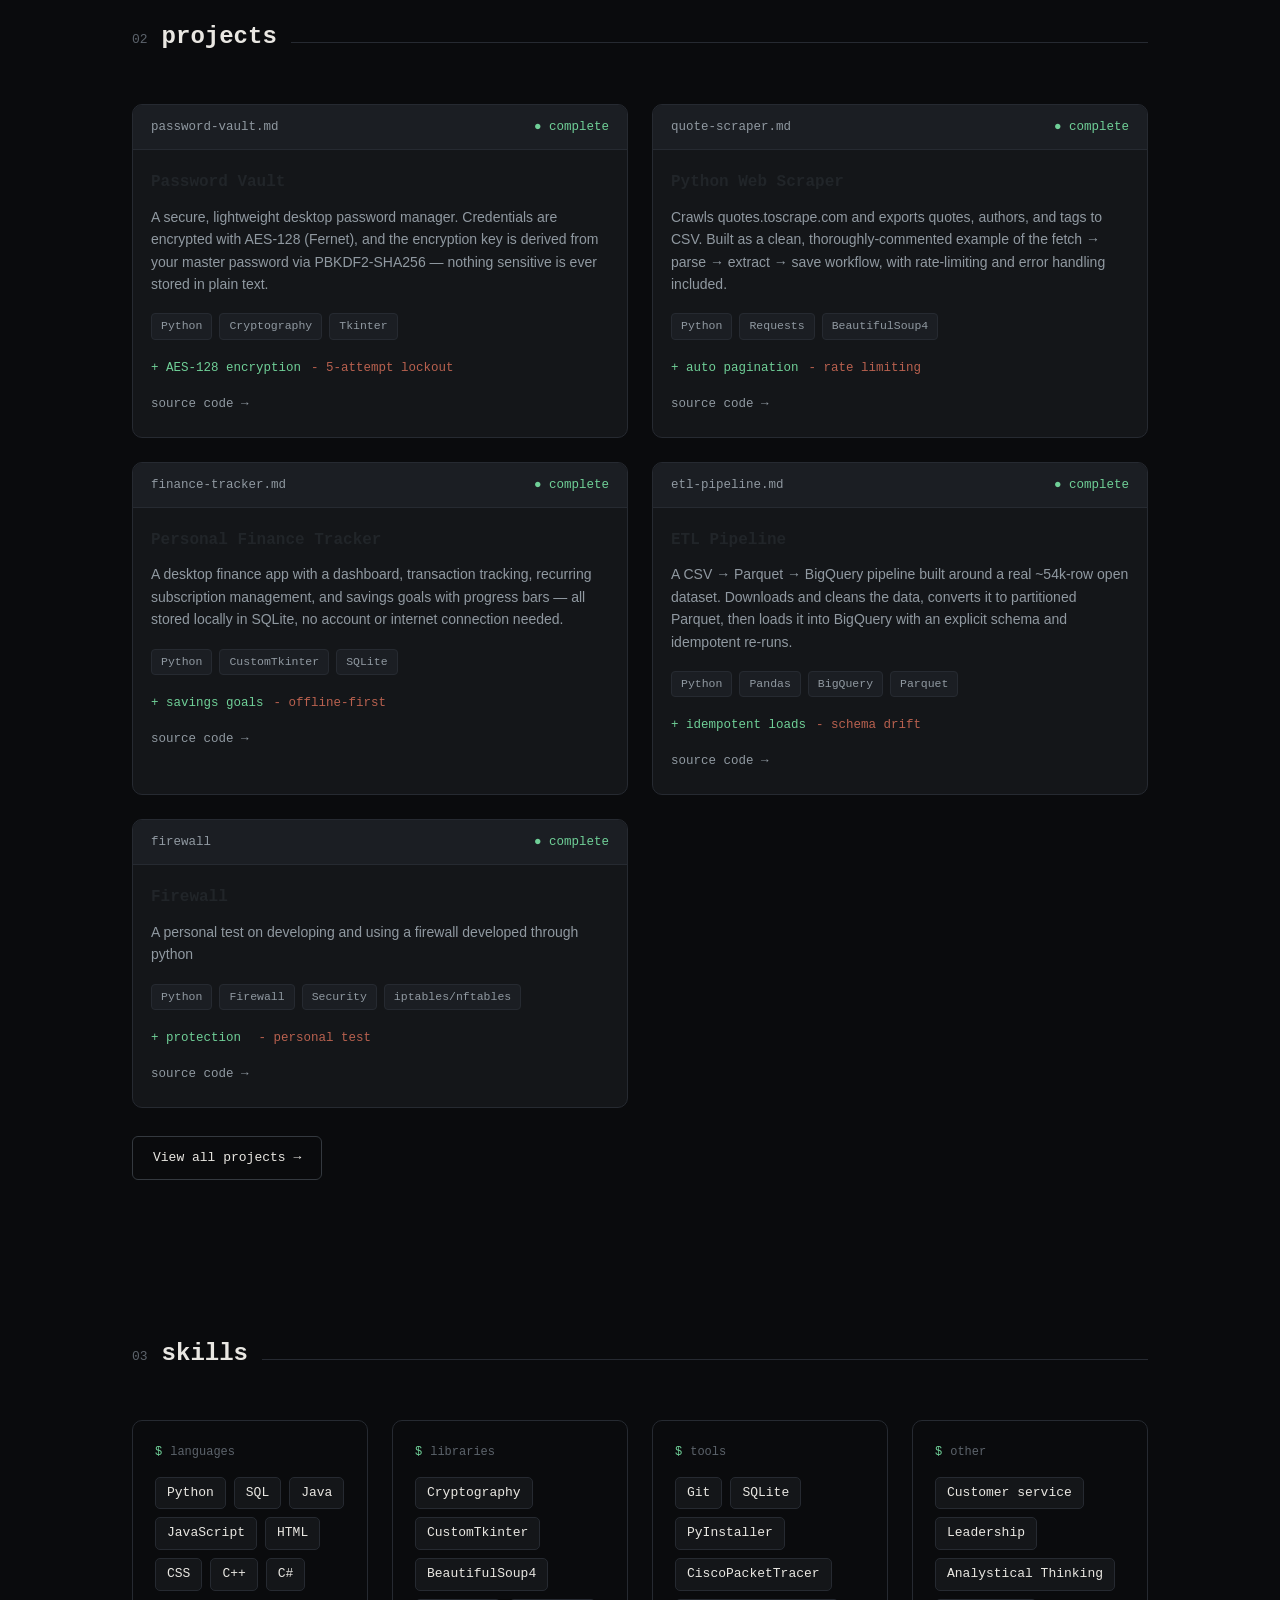
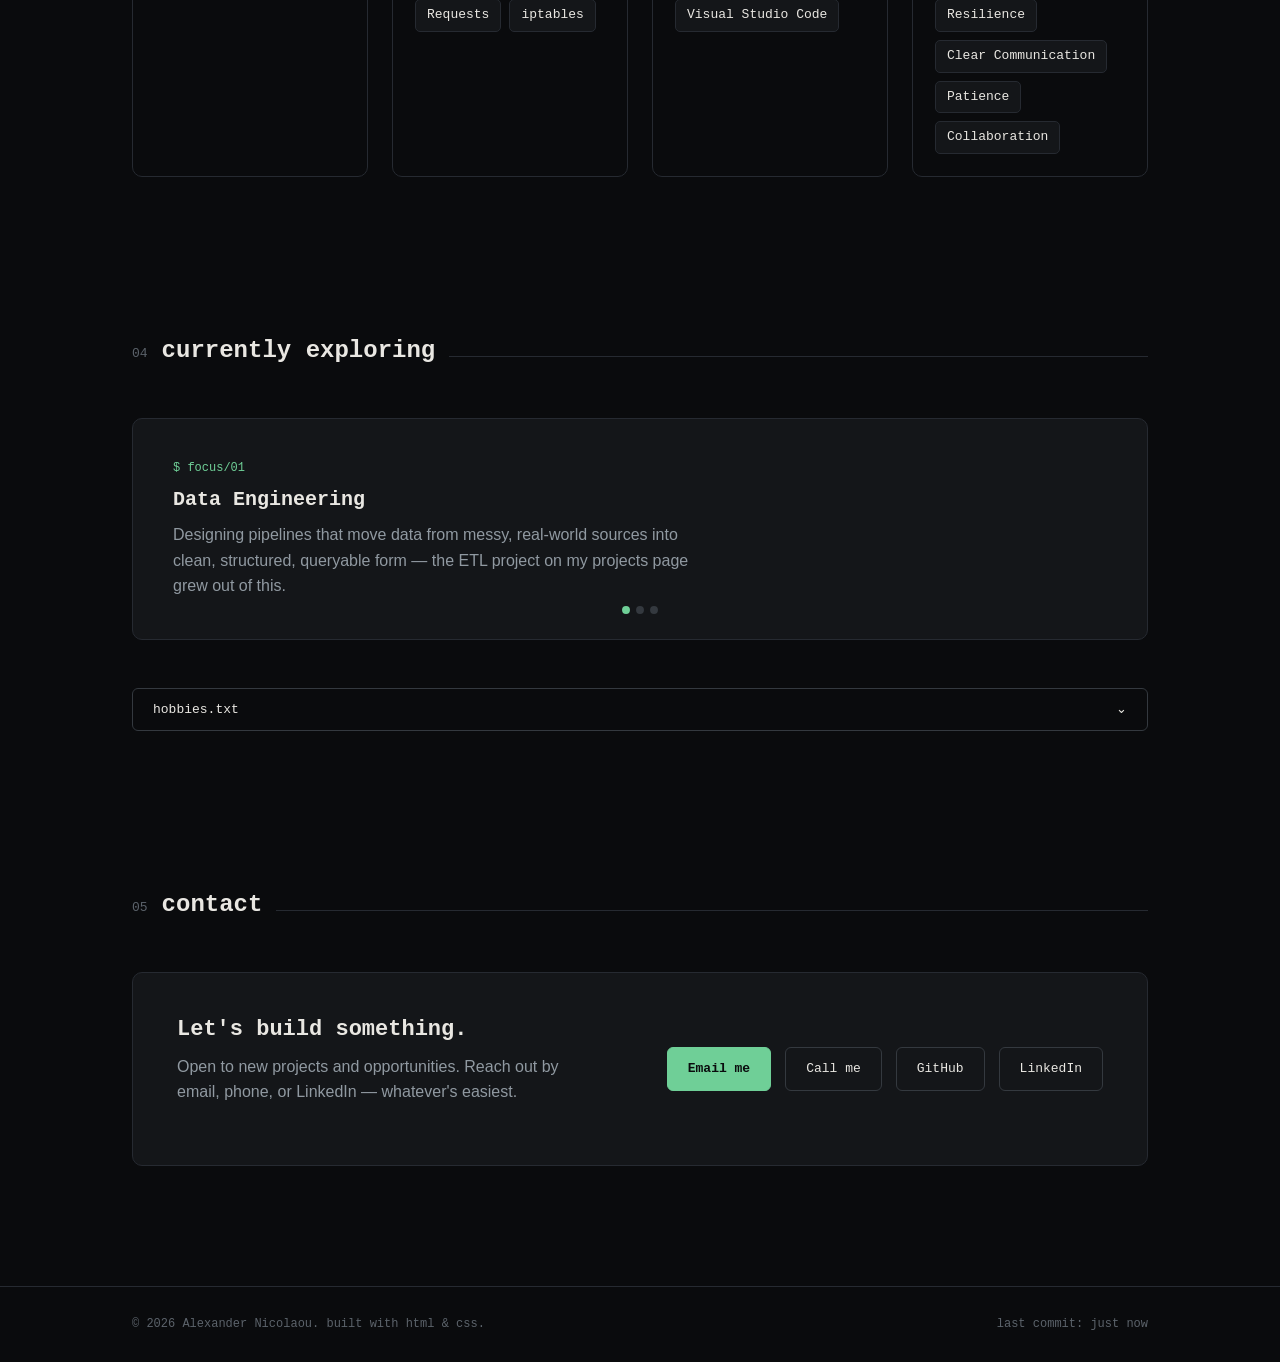
==== commit 753fba61: "Add files via upload" ====
--- a/index.html
+++ b/index.html
@@ -3,11 +3,12 @@
 <head>
 <meta charset="UTF-8">
 <meta name="viewport" content="width=device-width, initial-scale=1.0">
-<meta http-equiv="Content-Security-Policy" content="default-src 'self'; style-src 'self' 'unsafe-inline' https://fonts.googleapis.com; font-src https://fonts.gstatic.com; img-src 'self'; script-src 'none'; object-src 'none'; base-uri 'self';">
+<meta http-equiv="Content-Security-Policy" content="default-src 'self'; style-src 'self' 'unsafe-inline' https://fonts.googleapis.com https://cdn.jsdelivr.net; font-src https://fonts.gstatic.com; img-src 'self'; script-src 'self' https://cdn.jsdelivr.net; object-src 'none'; base-uri 'self';">
 <title>Alexander Nicolaou — Portfolio</title>
 <link rel="preconnect" href="https://fonts.googleapis.com">
 <link rel="preconnect" href="https://fonts.gstatic.com" crossorigin>
 <link href="https://fonts.googleapis.com/css2?family=JetBrains+Mono:wght@400;500;600;700&family=IBM+Plex+Sans:wght@400;500;600&display=swap" rel="stylesheet">
+<link href="https://cdn.jsdelivr.net/npm/bootstrap@5.3.3/dist/css/bootstrap.min.css" rel="stylesheet">
 <style>
   :root{
     --bg:#0A0B0D;
@@ -41,7 +42,7 @@
 
   .wrap{max-width:var(--maxw); margin:0 auto; padding:0 32px;}
 
-  /* subtle background grid, like a code editor gutter texture */
+  /* Grid background */
   .grid-bg{
     position:fixed; inset:0; z-index:-1; opacity:0.5;
     background-image:
@@ -150,6 +151,7 @@
   .card{
     background:var(--surface); border:1px solid var(--border); border-radius:10px;
     overflow:hidden; transition:border-color .15s ease, transform .15s ease;
+    height:100%;
   }
   .card:hover{border-color:var(--border-strong); transform:translateY(-2px);}
   .card-tab{
@@ -173,6 +175,58 @@
   .card-links a{color:var(--text-dim); border-bottom:1px solid transparent; transition:color .15s ease, border-color .15s ease;}
   .card-links a:hover{color:var(--green); border-color:var(--green);}
 
+  /* photo */
+  .photo-frame{
+    border:1px solid var(--border); border-radius:10px; overflow:hidden;
+    background:var(--surface); max-width:340px;
+  }
+  .photo-frame .card-tab{
+    display:flex; align-items:center; justify-content:space-between;
+    padding:12px 16px; background:var(--surface-2); border-bottom:1px solid var(--border);
+    font-family:var(--mono); font-size:12px; color:var(--text-dim);
+  }
+  .photo-frame .card-status{color:var(--green);}
+  .photo-frame .photo-wrap{
+    aspect-ratio:4/5; width:100%; background:var(--surface-2);
+    display:flex; align-items:center; justify-content:center; overflow:hidden;
+  }
+  .photo-frame img{width:100%; height:100%; object-fit:cover; display:block;}
+
+  /* carousel */
+  .interest-slide{
+    background:var(--surface); border:1px solid var(--border); border-radius:10px;
+    padding:40px; min-height:180px; display:flex; flex-direction:column; justify-content:center;
+  }
+  .interest-slide .slide-eyebrow{font-family:var(--mono); font-size:12px; color:var(--green); margin-bottom:10px;}
+  .interest-slide h3{font-family:var(--mono); font-size:20px; font-weight:600; margin-bottom:10px;}
+  .interest-slide p{color:var(--text-dim); max-width:520px; margin:0;}
+  .carousel-indicators [data-bs-target]{
+    background-color:var(--border-strong); width:8px; height:8px; border-radius:50%; opacity:1;
+  }
+  .carousel-indicators .active{background-color:var(--green);}
+  .carousel-control-prev, .carousel-control-next{width:5%; opacity:0.6;}
+  .carousel-control-prev:hover, .carousel-control-next:hover{opacity:1;}
+  .carousel-control-prev-icon, .carousel-control-next-icon{
+    filter: invert(1) grayscale(1) brightness(1.6);
+    width:1.6rem; height:1.6rem;
+  }
+
+  /* collapse trigger */
+  .collapse-trigger{
+    width:100%; text-align:left; display:flex; align-items:center; justify-content:space-between;
+  }
+  .collapse-trigger .chevron{transition:transform .2s ease; font-family:var(--mono);}
+  .collapse-trigger[aria-expanded="true"] .chevron{transform:rotate(180deg);}
+  .hobbies-panel{
+    border:1px solid var(--border); border-radius:10px; padding:22px; margin-top:14px;
+    background:var(--surface);
+  }
+  .hobbies-panel ul{list-style:none; display:grid; grid-template-columns:repeat(auto-fit,minmax(180px,1fr)); gap:10px;}
+  .hobbies-panel li{
+    display:flex; gap:10px; align-items:baseline; color:var(--text-dim); font-size:14.5px;
+  }
+  .hobbies-panel li::before{content:'▸'; color:var(--green); font-family:var(--mono); flex-shrink:0;}
+
   /* skills */
   .skills-groups{display:grid; grid-template-columns:repeat(auto-fit,minmax(210px,1fr)); gap:24px;}
   @media (max-width:800px){ .skills-groups{grid-template-columns:1fr;} }
@@ -212,11 +266,11 @@
 <div class="grid-bg"></div>
 
 <header>
-  <div class="wrap">
+  <div class="wrap container">
     <nav>
-      <div class="logo"><span class="dot"></span>alexander-nicolaou</div>
+      <a class="logo" href="index.html"><span class="dot"></span>alexander-nicolaou</a>
       <div class="navlinks">
-        <a href="#about">about</a>
+        <a href="about.html">about</a>
         <a href="projects.html">projects</a>
         <a href="#skills">skills</a>
         <a href="contact.html">contact</a>
@@ -227,17 +281,30 @@
 </header>
 
 <main>
-  <div class="wrap">
+  <div class="wrap container">
     <section class="hero">
-      <div class="eyebrow">open to internships &amp; entry-level roles</div>
-      <h1>Building things<br>that <span class="accent">ship</span>, not just compile.</h1>
-      <p class="subhead">I'm Alexander Nicolaou, I'm an IT student specialising in Data Engineering. Below is a snapshot of what I've built so far and what I'm working on now.</p>
-      <div class="hero-ctas">
-        <a class="btn btn-primary" href="#projects">View projects</a>
-        <a class="btn btn-secondary" href="#contact">Get in touch</a>
-      </div>
-
-      <div class="terminal">
+      <div class="row align-items-center g-5">
+        <div class="col-lg-7">
+          <div class="eyebrow">open to internships &amp; entry-level roles</div>
+          <h1>Building things<br>that <span class="accent">ship</span>, not just compile.</h1>
+          <p class="subhead">I'm Alexander Nicolaou, currently studying Information Technology with a focus on Data Engineering. My goal is to build a career as a Data Engineer or Software Engineer — designing reliable systems and clean, trustworthy data pipelines. Below is a snapshot of what I've built so far and what I'm working on now.</p>
+          <div class="hero-ctas">
+            <a class="btn btn-primary" href="#projects">View projects</a>
+            <a class="btn btn-secondary" href="#contact">Get in touch</a>
+          </div>
+        </div>
+        <div class="col-lg-5">
+          <div class="photo-frame mx-auto">
+            <div class="card-tab"><span>profile.jpg</span><span class="card-status">●</span></div>
+            <div class="photo-wrap">
+              <!-- Add your photo: drop a file named "profile.jpg" in the same folder as this page. -->
+              <img src="profile.jpg" alt="Alexander Nicolaou">
+            </div>
+          </div>
+        </div>
+      </div>
+
+      <div class="terminal mt-5">
         <div class="term-bar">
           <div class="term-dot" style="background:#B9614F"></div>
           <div class="term-dot" style="background:#E0A458"></div>
@@ -259,16 +326,19 @@
         <h2>about</h2>
         <div class="section-rule"></div>
       </div>
-      <div class="about-grid">
-        <div class="about-body">
+      <div class="row g-4">
+        <div class="col-lg-8 about-body">
           <p>I'm a Information Technology student and aspiring Data Engineer, working toward a career as a Data Engineer or Software Engineer. I code in Python, SQL, HTML, CSS, Java and JavaScript, and I'm currently expanding into C++ and C#. I'm always keen to learn, take on new projects, and connect with others in tech and data.</p>
           <p>Feel free to check out my work on GitHub, or reach out if you're hiring for internships or entry-level roles in software or data engineering.</p>
         </div>
-        <div class="facts">
+        <div class="col-lg-4 facts">
           <div class="fact-row"><span>role</span><span>aspiring data &amp; software engineer</span></div>
           <div class="fact-row"><span>focus</span><span>Python, Java, JavaScript, HTML, CCS, SQL</span></div>
           <div class="fact-row"><span>contact</span><span>see below ↓</span></div>
         </div>
+      </div>
+      <div style="margin-top:28px;">
+        <a class="btn btn-secondary" href="about.html">Read full bio →</a>
       </div>
     </section>
 
@@ -278,8 +348,9 @@
         <h2>projects</h2>
         <div class="section-rule"></div>
       </div>
-      <div class="projects">
-
+      <div class="row g-4">
+
+        <div class="col-md-6">
         <div class="card">
           <div class="card-tab"><span>password-vault.md</span><span class="card-status">● complete</span></div>
           <div class="card-body">
@@ -290,7 +361,9 @@
             <div class="card-links"><a href="https://github.com/AlexNCyber/Password-Vault" target="_blank" rel="noopener noreferrer">source code →</a></div>
           </div>
         </div>
-
+        </div>
+
+        <div class="col-md-6">
         <div class="card">
           <div class="card-tab"><span>quote-scraper.md</span><span class="card-status">● complete</span></div>
           <div class="card-body">
@@ -301,7 +374,9 @@
             <div class="card-links"><a href="https://github.com/AlexNCyber/Python-Web-Scraper" target="_blank" rel="noopener noreferrer">source code →</a></div>
           </div>
         </div>
-
+        </div>
+
+        <div class="col-md-6">
         <div class="card">
           <div class="card-tab"><span>finance-tracker.md</span><span class="card-status">● complete</span></div>
           <div class="card-body">
@@ -312,7 +387,9 @@
             <div class="card-links"><a href="https://github.com/AlexNCyber/Personal-Finance-Tracker" target="_blank" rel="noopener noreferrer">source code →</a></div>
           </div>
         </div>
-
+        </div>
+
+        <div class="col-md-6">
         <div class="card">
           <div class="card-tab"><span>etl-pipeline.md</span><span class="card-status">● complete</span></div>
           <div class="card-body">
@@ -323,7 +400,9 @@
             <div class="card-links"><a href="https://github.com/AlexNCyber/ETL-Pipeline" target="_blank" rel="noopener noreferrer">source code →</a></div>
           </div>
         </div>
-
+        </div>
+
+        <div class="col-md-6">
         <div class="card">
           <div class="card-tab"><span>firewall</span><span class="card-status">● complete </span></div>
           <div class="card-body">
@@ -333,6 +412,7 @@
             <div class="diffstat"><span class="add">+ protection </span><span class="rem">- personal test </span></div>
             <div class="card-links"><a href="https://github.com/AlexNCyber/Firewall" target="_blank" rel="noopener noreferrer">source code →</a></div>
           </div>
+        </div>
         </div>
       </div>
       <div style="margin-top:28px;">
@@ -395,9 +475,73 @@
       </div>
     </section>
 
+    <section id="interests">
+      <div class="section-head">
+        <span class="section-num">04</span>
+        <h2>currently exploring</h2>
+        <div class="section-rule"></div>
+      </div>
+
+      <div id="interestsCarousel" class="carousel slide" data-bs-ride="carousel">
+        <div class="carousel-indicators">
+          <button type="button" data-bs-target="#interestsCarousel" data-bs-slide-to="0" class="active" aria-current="true" aria-label="Slide 1"></button>
+          <button type="button" data-bs-target="#interestsCarousel" data-bs-slide-to="1" aria-label="Slide 2"></button>
+          <button type="button" data-bs-target="#interestsCarousel" data-bs-slide-to="2" aria-label="Slide 3"></button>
+        </div>
+        <div class="carousel-inner">
+          <div class="carousel-item active">
+            <div class="interest-slide">
+              <div class="slide-eyebrow">$ focus/01</div>
+              <h3>Data Engineering</h3>
+              <p>Designing pipelines that move data from messy, real-world sources into clean, structured, queryable form — the ETL project on my projects page grew out of this.</p>
+            </div>
+          </div>
+          <div class="carousel-item">
+            <div class="interest-slide">
+              <div class="slide-eyebrow">$ focus/02</div>
+              <h3>Cybersecurity</h3>
+              <p>Encryption, network defence, and secure-by-default design. My password vault and firewall projects both come out of this interest.</p>
+            </div>
+          </div>
+          <div class="carousel-item">
+            <div class="interest-slide">
+              <div class="slide-eyebrow">$ focus/03</div>
+              <h3>Backend &amp; Cloud</h3>
+              <p>Building the systems behind the interface — APIs, databases, and cloud data warehouses like BigQuery.</p>
+            </div>
+          </div>
+        </div>
+        <button class="carousel-control-prev" type="button" data-bs-target="#interestsCarousel" data-bs-slide="prev">
+          <span class="carousel-control-prev-icon" aria-hidden="true"></span>
+          <span class="visually-hidden">Previous</span>
+        </button>
+        <button class="carousel-control-next" type="button" data-bs-target="#interestsCarousel" data-bs-slide="next">
+          <span class="carousel-control-next-icon" aria-hidden="true"></span>
+          <span class="visually-hidden">Next</span>
+        </button>
+      </div>
+
+      <button class="btn btn-secondary collapse-trigger mt-5" type="button" data-bs-toggle="collapse" data-bs-target="#hobbiesCollapse" aria-expanded="false" aria-controls="hobbiesCollapse">
+        <span>hobbies.txt</span>
+        <span class="chevron">⌄</span>
+      </button>
+      <div class="collapse" id="hobbiesCollapse">
+        <div class="hobbies-panel">
+          <ul>
+            <li>Hiking</li>
+            <li>Gaming</li>
+            <li>Reading</li>
+            <li>Driving</li>
+            <li>Coding</li>
+            <li>Exploring</li>
+          </ul>
+        </div>
+      </div>
+    </section>
+
     <section id="contact">
       <div class="section-head">
-        <span class="section-num">04</span>
+        <span class="section-num">05</span>
         <h2>contact</h2>
         <div class="section-rule"></div>
       </div>
@@ -424,5 +568,7 @@
   </div>
 </footer>
 
+<script src="https://cdn.jsdelivr.net/npm/bootstrap@5.3.3/dist/js/bootstrap.bundle.min.js"></script>
+
 </body>
-</html>
+</html>
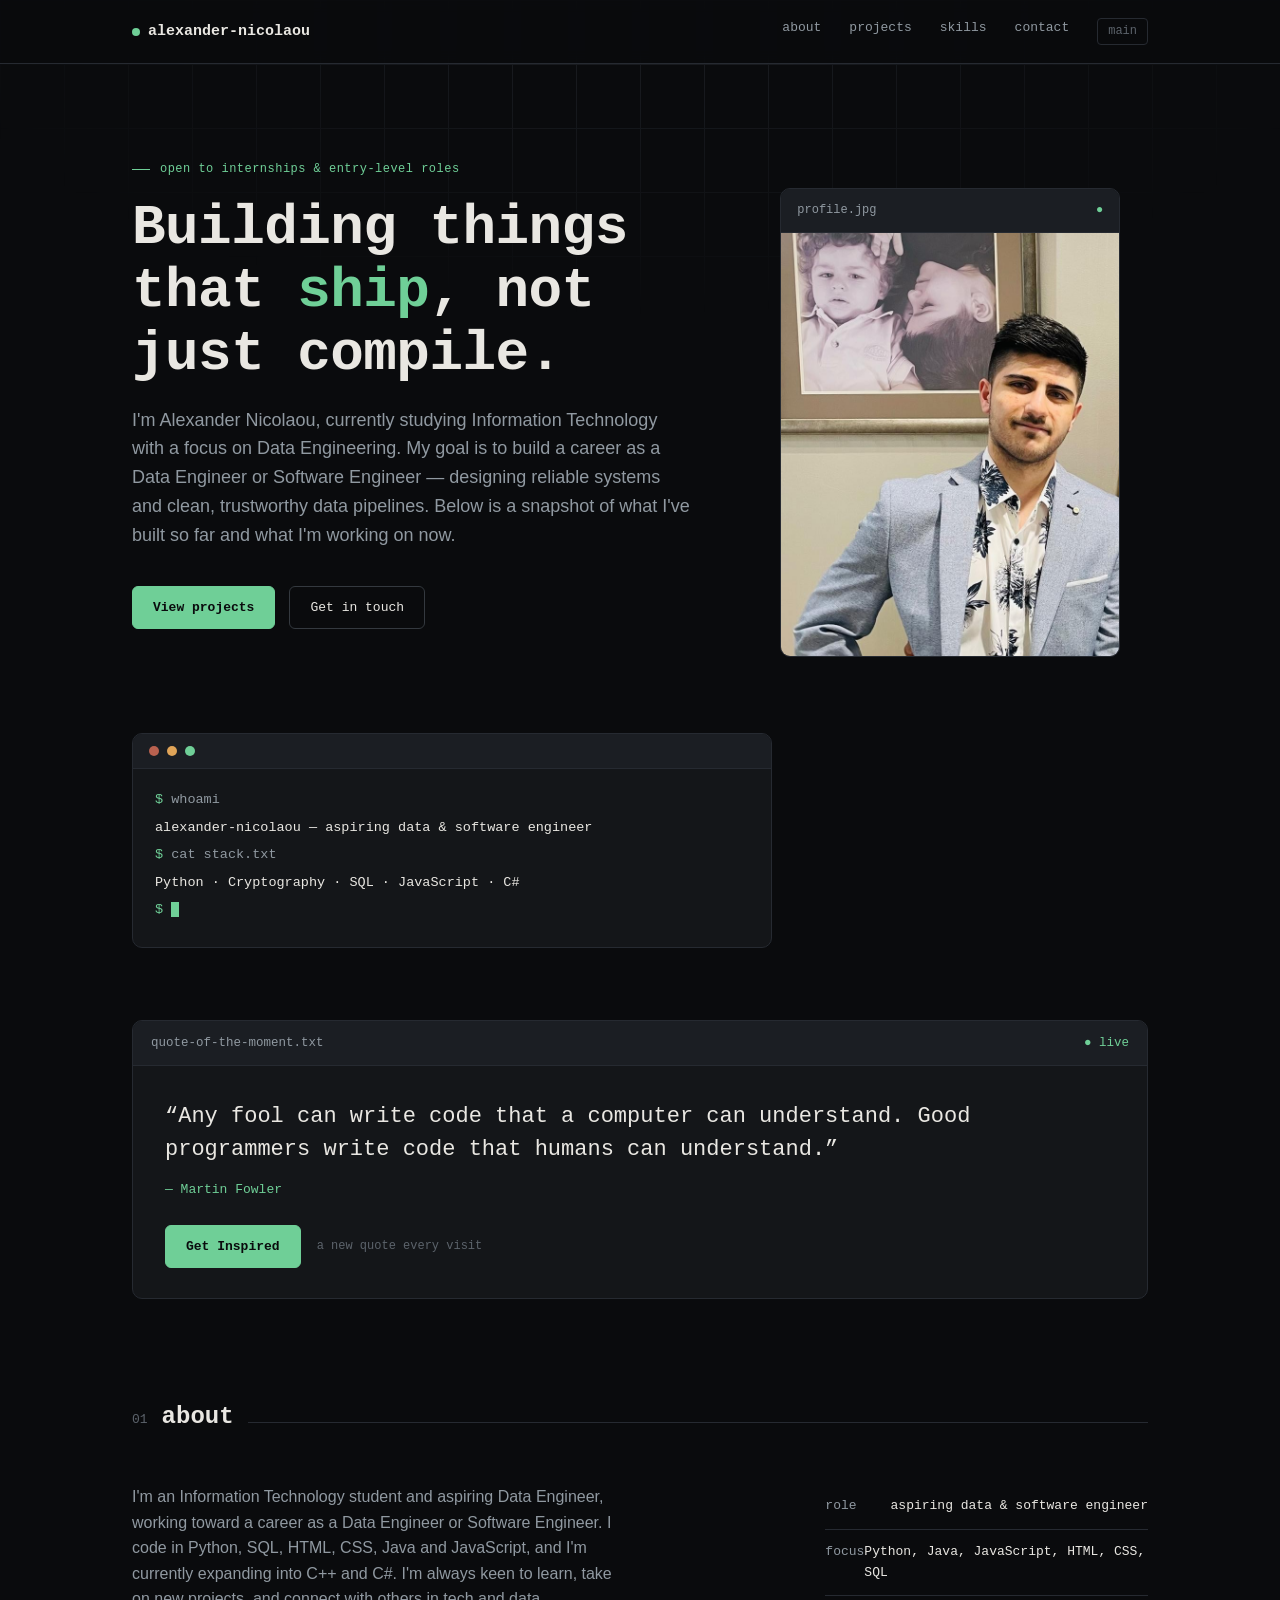
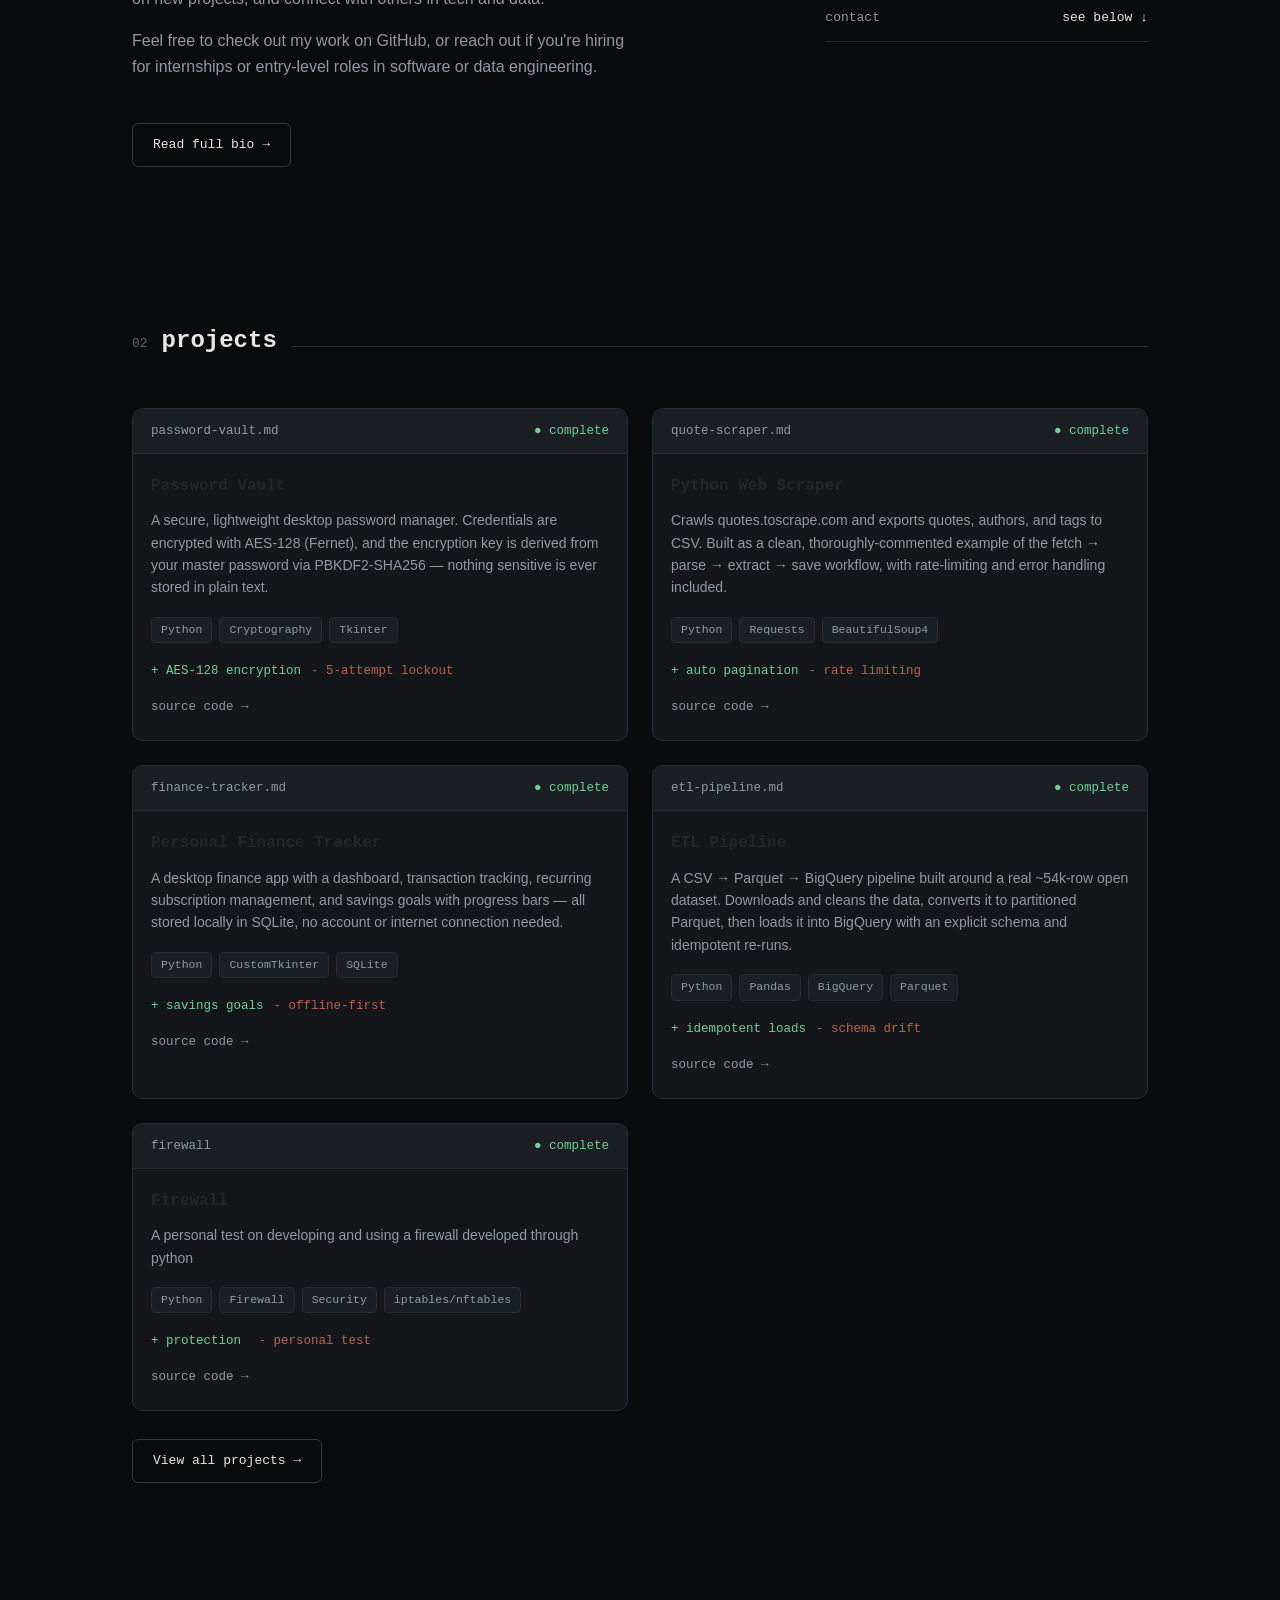
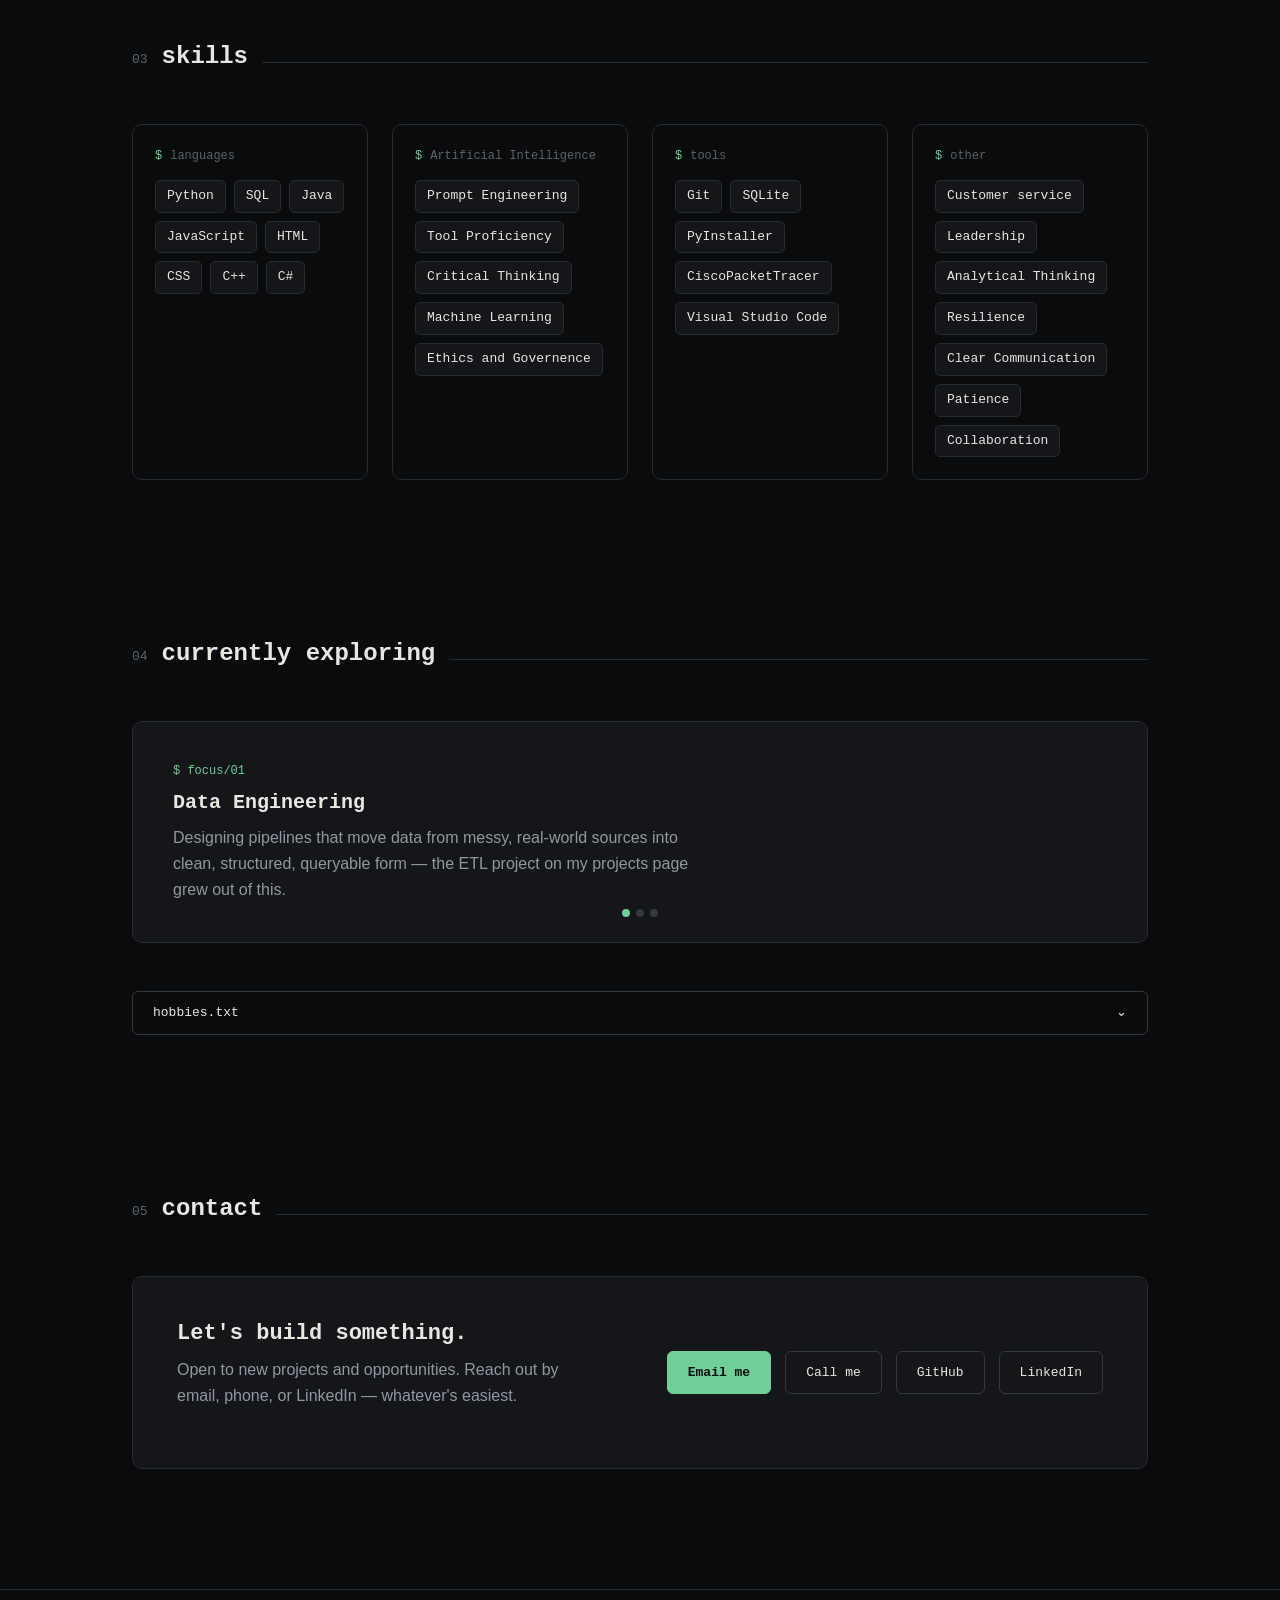
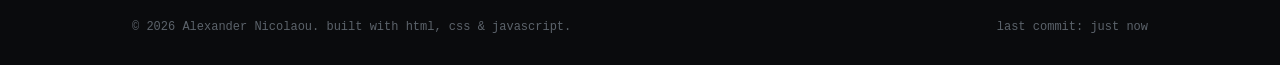
==== commit e676dfe9: "Add files via upload" ====
--- a/index.html
+++ b/index.html
@@ -260,6 +260,7 @@
 
   :focus-visible{outline:2px solid var(--green); outline-offset:2px;}
 </style>
+<link rel="stylesheet" href="enhancements.css">
 </head>
 <body>
 
@@ -269,13 +270,14 @@
   <div class="wrap container">
     <nav>
       <a class="logo" href="index.html"><span class="dot"></span>alexander-nicolaou</a>
-      <div class="navlinks">
+      <div class="navlinks" id="navlinks">
         <a href="about.html">about</a>
         <a href="projects.html">projects</a>
         <a href="#skills">skills</a>
         <a href="contact.html">contact</a>
         <span class="branch">main</span>
       </div>
+      <button class="nav-toggle" type="button" aria-label="Toggle navigation menu" aria-expanded="false" aria-controls="navlinks"><span></span><span></span><span></span></button>
     </nav>
   </div>
 </header>
@@ -320,6 +322,21 @@
       </div>
     </section>
 
+    <section id="inspire" class="inspire-section">
+      <div class="quote-card">
+        <div class="card-tab"><span>quote-of-the-moment.txt</span><span class="card-status">● live</span></div>
+        <div class="quote-body">
+          <!-- Fallback quote shown if JavaScript is off; script.js replaces it with a random one -->
+          <blockquote class="quote-text" id="quoteText" aria-live="polite">“Talk is cheap. Show me the code.”</blockquote>
+          <div class="quote-author" id="quoteAuthor">— Linus Torvalds</div>
+        </div>
+        <div class="quote-actions">
+          <button class="btn btn-primary" id="newQuoteBtn" type="button">Get Inspired</button>
+          <span class="quote-hint">a new quote every visit</span>
+        </div>
+      </div>
+    </section>
+
     <section id="about">
       <div class="section-head">
         <span class="section-num">01</span>
@@ -328,12 +345,12 @@
       </div>
       <div class="row g-4">
         <div class="col-lg-8 about-body">
-          <p>I'm a Information Technology student and aspiring Data Engineer, working toward a career as a Data Engineer or Software Engineer. I code in Python, SQL, HTML, CSS, Java and JavaScript, and I'm currently expanding into C++ and C#. I'm always keen to learn, take on new projects, and connect with others in tech and data.</p>
+          <p>I'm an Information Technology student and aspiring Data Engineer, working toward a career as a Data Engineer or Software Engineer. I code in Python, SQL, HTML, CSS, Java and JavaScript, and I'm currently expanding into C++ and C#. I'm always keen to learn, take on new projects, and connect with others in tech and data.</p>
           <p>Feel free to check out my work on GitHub, or reach out if you're hiring for internships or entry-level roles in software or data engineering.</p>
         </div>
         <div class="col-lg-4 facts">
           <div class="fact-row"><span>role</span><span>aspiring data &amp; software engineer</span></div>
-          <div class="fact-row"><span>focus</span><span>Python, Java, JavaScript, HTML, CCS, SQL</span></div>
+          <div class="fact-row"><span>focus</span><span>Python, Java, JavaScript, HTML, CSS, SQL</span></div>
           <div class="fact-row"><span>contact</span><span>see below ↓</span></div>
         </div>
       </div>
@@ -441,13 +458,13 @@
           </div>
         </div>
         <div class="skill-group">
-          <div class="skill-group-head">libraries</div>
+          <div class="skill-group-head">Artificial Intelligence</div>
           <div class="skill-list">
-            <span class="skill-chip">Cryptography</span>
-            <span class="skill-chip">CustomTkinter</span>
-            <span class="skill-chip">BeautifulSoup4</span>
-            <span class="skill-chip">Requests</span>
-            <span class="skill-chip">iptables</span>
+            <span class="skill-chip">Prompt Engineering</span>
+            <span class="skill-chip">Tool Proficiency</span>
+            <span class="skill-chip">Critical Thinking</span>
+            <span class="skill-chip">Machine Learning</span>
+            <span class="skill-chip">Ethics and Governence</span>
           </div>
         </div>
         <div class="skill-group">
@@ -465,7 +482,7 @@
           <div class="skill-list">
             <span class="skill-chip">Customer service</span>
             <span class="skill-chip">Leadership</span>
-            <span class="skill-chip">Analystical Thinking</span>
+            <span class="skill-chip">Analytical Thinking</span>
             <span class="skill-chip">Resilience</span>
             <span class="skill-chip">Clear Communication</span>
             <span class="skill-chip">Patience</span>
@@ -563,12 +580,14 @@
 
 <footer>
   <div class="wrap" style="display:flex; justify-content:space-between; width:100%; flex-wrap:wrap; gap:10px;">
-    <span>© 2026 Alexander Nicolaou. built with html &amp; css.</span>
+    <span>© 2026 Alexander Nicolaou. built with html, css &amp; javascript.</span>
     <span>last commit: just now</span>
   </div>
 </footer>
 
 <script src="https://cdn.jsdelivr.net/npm/bootstrap@5.3.3/dist/js/bootstrap.bundle.min.js"></script>
 
+<script src="script.js"></script>
+
 </body>
 </html>
--- a/enhancements.css
+++ b/enhancements.css
@@ -0,0 +1,145 @@
+:root{
+  --error:#E5806C;         
+  --error-bg:rgba(229,128,108,0.10);
+}
+
+/* phone nav */
+.nav-toggle{
+  display:none; flex-direction:column; align-items:center; justify-content:center; gap:4px;
+  width:40px; height:36px; padding:0; cursor:pointer;
+  background:transparent; border:1px solid var(--border-strong); border-radius:6px;
+  transition:border-color .15s ease;
+}
+.nav-toggle span{
+  display:block; width:18px; height:2px; background:var(--text-dim); border-radius:1px;
+  transition:transform .2s ease, opacity .2s ease, background .15s ease;
+}
+.nav-toggle:hover{border-color:var(--green);}
+.nav-toggle:hover span{background:var(--green);}
+.nav-toggle.is-open span:nth-child(1){transform:translateY(6px) rotate(45deg);}
+.nav-toggle.is-open span:nth-child(2){opacity:0;}
+.nav-toggle.is-open span:nth-child(3){transform:translateY(-6px) rotate(-45deg);}
+
+@media (max-width:640px){
+  .nav-toggle{display:flex;}
+  header .navlinks{
+    display:none; position:absolute; top:100%; left:0; right:0;
+    flex-direction:column; gap:0; padding:6px 32px 18px;
+    background:rgba(10,11,13,0.97); border-bottom:1px solid var(--border);
+  }
+  header .navlinks.open{display:flex;}
+  header .navlinks.open a:not(.branch){
+    display:block; padding:13px 0; font-size:14px; border-bottom:1px solid var(--border);
+  }
+  header .navlinks .branch{align-self:flex-start; margin-top:16px;}
+}
+
+/* quote gen*/
+.inspire-section{padding:0 0 24px;}
+.quote-card{
+  background:var(--surface); border:1px solid var(--border); border-radius:10px; overflow:hidden;
+}
+.quote-body{padding:34px 32px 24px;}
+.quote-text{
+  font-family:var(--mono); font-size:clamp(17px,2.4vw,22px); font-weight:500; line-height:1.5;
+  color:var(--text); margin:0 0 14px; max-width:62ch;
+}
+.quote-author{font-family:var(--mono); font-size:13px; color:var(--green);}
+.quote-actions{
+  display:flex; align-items:center; gap:16px; flex-wrap:wrap;
+  padding:0 32px 30px;
+}
+.quote-actions .btn{cursor:pointer;}
+.quote-hint{font-family:var(--mono); font-size:12px; color:var(--text-faint);}
+.quote-fade{animation:quoteIn .4s ease;}
+@keyframes quoteIn{
+  from{opacity:0; transform:translateY(6px);}
+  to{opacity:1; transform:translateY(0);}
+}
+@media (max-width:640px){
+  .quote-body{padding:26px 20px 18px;}
+  .quote-actions{padding:0 20px 24px;}
+}
+
+/* contact checker */
+.form-box .form-control.has-error{
+  border-color:var(--error); background:var(--error-bg);
+  background-image:none; padding-right:14px;
+}
+.form-box .form-control.has-error:focus{box-shadow:0 0 0 3px rgba(229,128,108,0.2);}
+.form-box .form-control.is-ok{
+  border-color:rgba(111,207,151,0.55); background-image:none; padding-right:14px;
+}
+.form-box .form-control.is-ok:focus{border-color:var(--green);}
+
+.field-error{
+  font-family:var(--mono); font-size:12px; line-height:1.5; color:var(--error);
+  margin-top:8px; min-height:0;
+}
+.field-error:empty{display:none;}
+.field-error::before{content:'! '; font-weight:700;}
+
+.label-row{display:flex; align-items:baseline; justify-content:space-between; gap:12px; margin-bottom:8px;}
+.label-row .form-label{margin-bottom:0;}
+.char-counter{font-family:var(--mono); font-size:12px; color:var(--text-faint); transition:color .15s ease;}
+.char-counter.is-warn{color:var(--amber);}
+.char-counter.is-limit{color:var(--error);}
+
+.counter-bar{height:3px; background:var(--border); border-radius:2px; margin-top:8px; overflow:hidden;}
+.counter-fill{height:100%; width:0; background:var(--green); border-radius:2px; transition:width .12s ease, background .15s ease;}
+.counter-fill.is-warn{background:var(--amber);}
+.counter-fill.is-limit{background:var(--error);}
+
+.limit-alert{
+  margin-top:10px; padding:10px 14px; border-radius:6px;
+  font-family:var(--mono); font-size:12.5px; line-height:1.5;
+  color:var(--error); background:var(--error-bg); border:1px solid rgba(229,128,108,0.4);
+}
+.limit-alert[hidden]{display:none;}
+
+.form-status{
+  margin-top:22px; padding:12px 16px; border-radius:6px;
+  font-family:var(--mono); font-size:13px; line-height:1.5;
+}
+.form-status[hidden]{display:none;}
+.form-status-error{color:var(--error); background:var(--error-bg); border:1px solid rgba(229,128,108,0.4);}
+.form-status-success{color:var(--green); background:rgba(111,207,151,0.08); border:1px solid rgba(111,207,151,0.4);}
+
+/* projects*/
+.filter-bar{
+  display:flex; align-items:center; gap:10px; flex-wrap:wrap; margin:-12px 0 32px;
+}
+.filter-label{font-family:var(--mono); font-size:12px; color:var(--text-faint); margin-right:4px;}
+.filter-btn{
+  font-family:var(--mono); font-size:12.5px; padding:7px 14px; border-radius:6px; cursor:pointer;
+  background:transparent; color:var(--text-dim); border:1px solid var(--border-strong);
+  transition:color .15s ease, border-color .15s ease, background .15s ease;
+}
+.filter-btn:hover{color:var(--text); border-color:var(--text-dim);}
+.filter-btn.active{color:#0A0B0D; background:var(--green); border-color:var(--green); font-weight:600;}
+.filter-count{margin-left:auto; font-family:var(--mono); font-size:12px; color:var(--text-faint);}
+.project-item[hidden]{display:none !important;}
+.filter-in{animation:filterIn .3s ease;}
+@keyframes filterIn{
+  from{opacity:0; transform:translateY(8px);}
+  to{opacity:1; transform:translateY(0);}
+}
+@media (max-width:520px){ .filter-count{margin-left:0; width:100%;} }
+
+/* back to top function */
+.back-to-top{
+  position:fixed; right:22px; bottom:22px; z-index:60;
+  width:42px; height:42px; border-radius:8px; cursor:pointer;
+  font-family:var(--mono); font-size:18px; line-height:1;
+  color:var(--text-dim); background:var(--surface); border:1px solid var(--border-strong);
+  opacity:0; visibility:hidden; transform:translateY(8px);
+  transition:opacity .2s ease, transform .2s ease, visibility .2s, color .15s ease, border-color .15s ease;
+}
+.back-to-top.visible{opacity:1; visibility:visible; transform:translateY(0);}
+.back-to-top:hover{color:var(--green); border-color:var(--green);}
+
+
+@media (prefers-reduced-motion:reduce){
+  .quote-fade, .filter-in{animation:none;}
+  .counter-fill, .back-to-top, .nav-toggle span{transition:none;}
+}
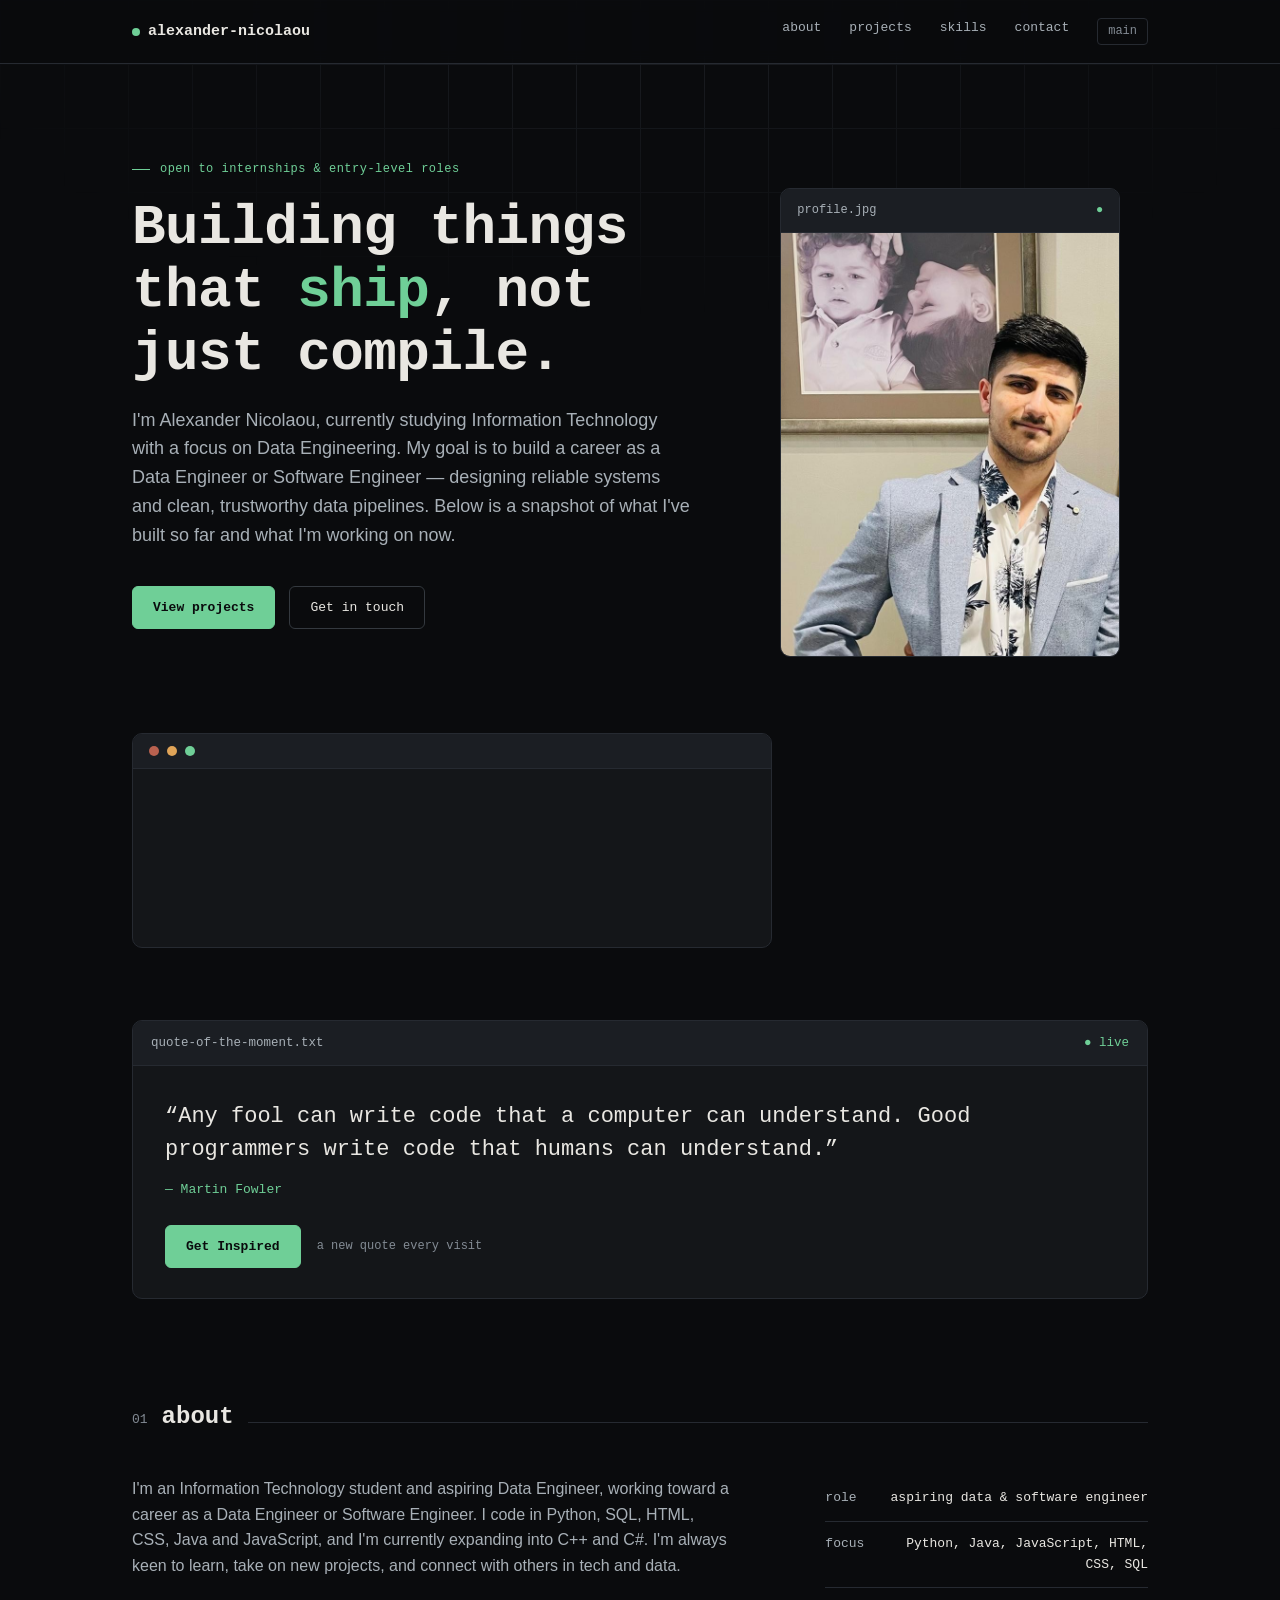
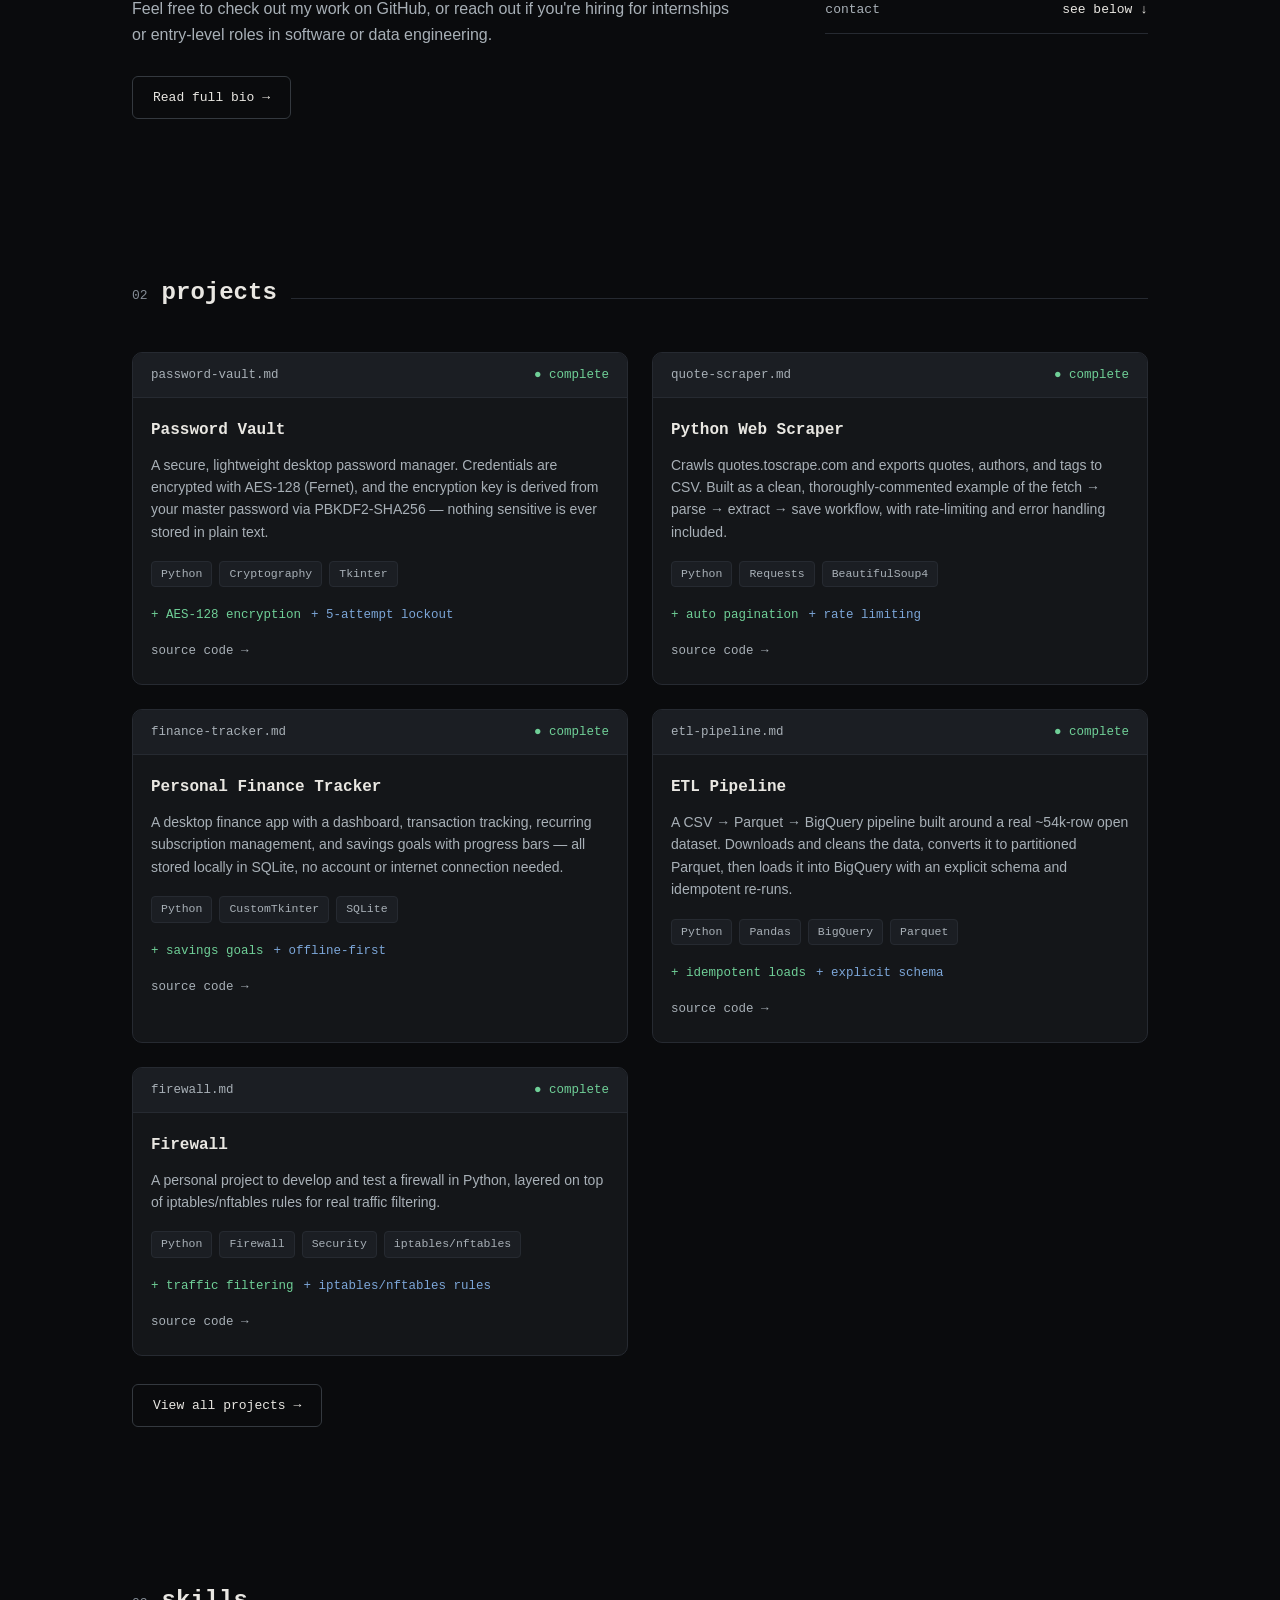
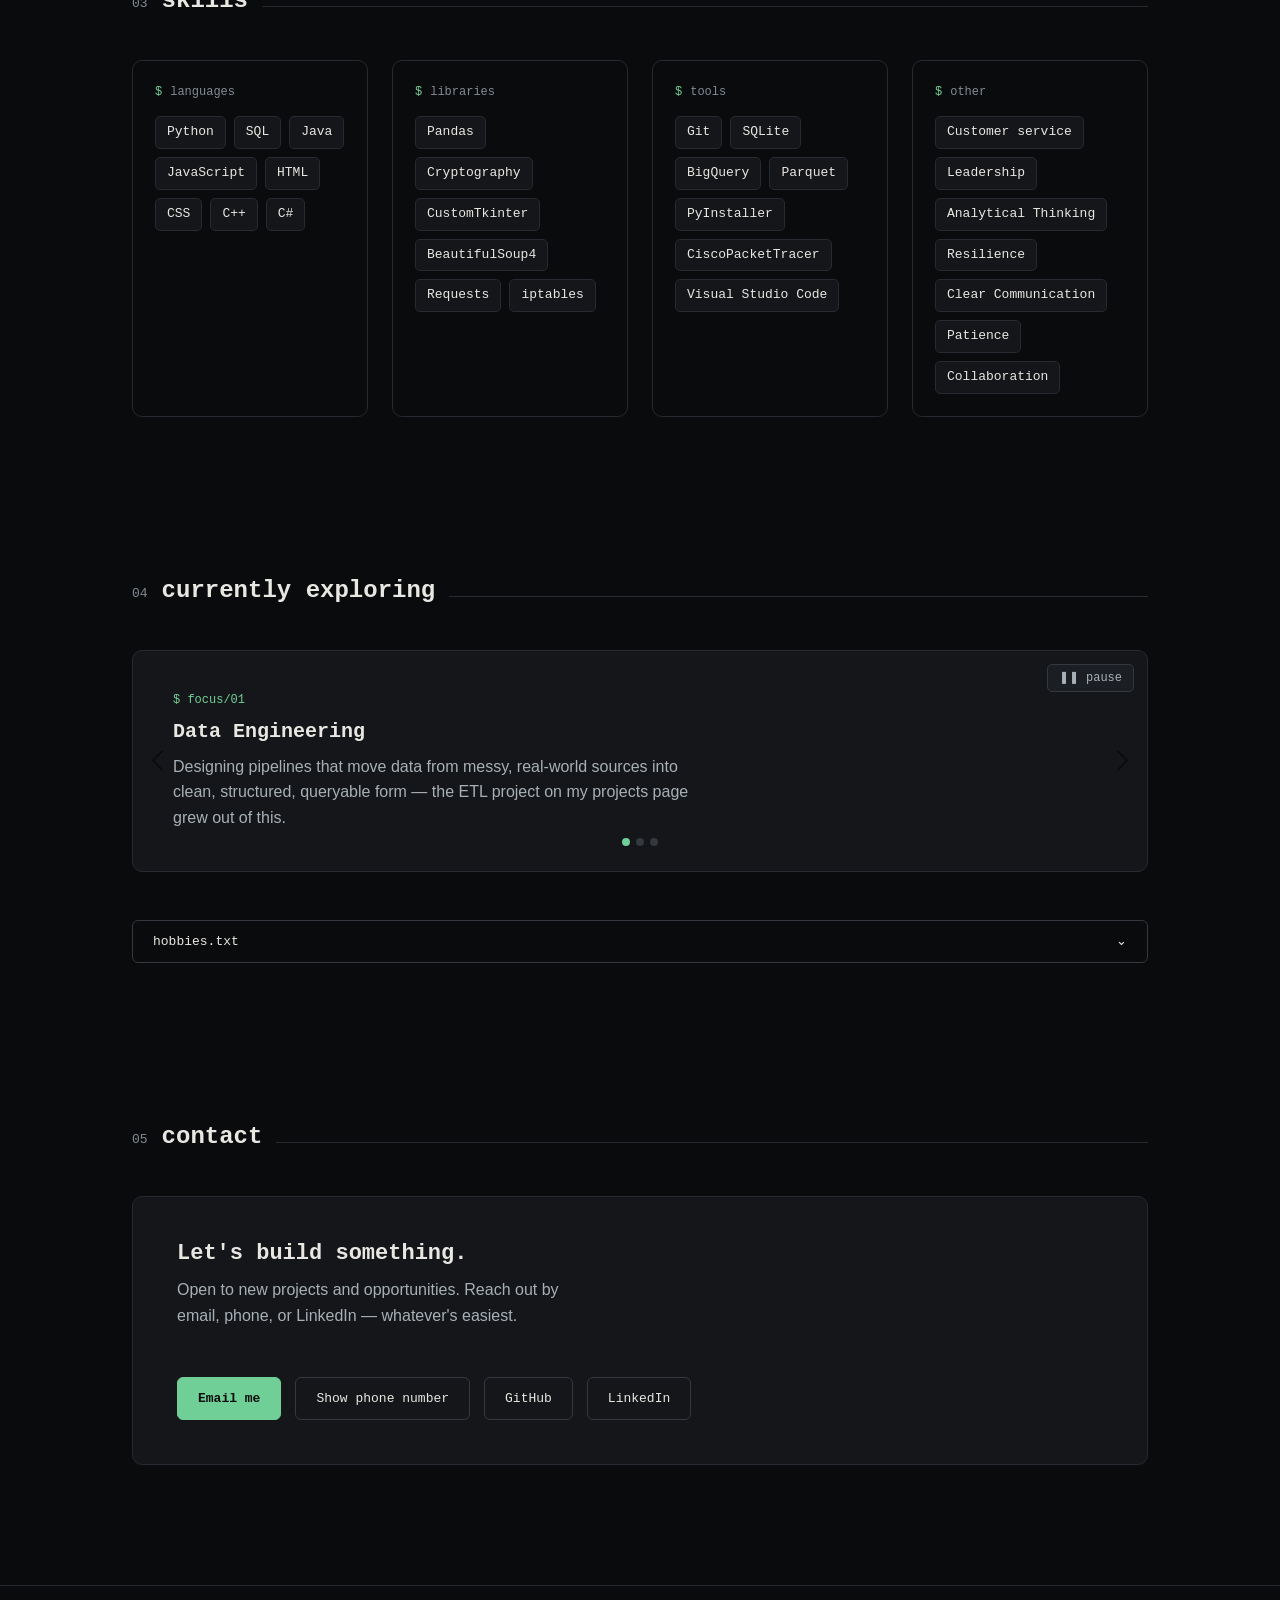
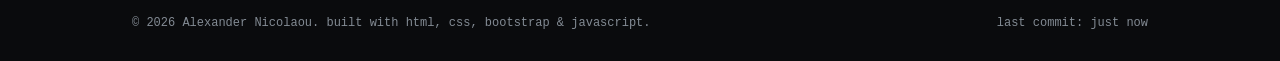
==== commit 96d6a349: "Website overhaul" ====
--- a/index.html
+++ b/index.html
@@ -3,263 +3,13 @@
 <head>
 <meta charset="UTF-8">
 <meta name="viewport" content="width=device-width, initial-scale=1.0">
-<meta http-equiv="Content-Security-Policy" content="default-src 'self'; style-src 'self' 'unsafe-inline' https://fonts.googleapis.com https://cdn.jsdelivr.net; font-src https://fonts.gstatic.com; img-src 'self'; script-src 'self' https://cdn.jsdelivr.net; object-src 'none'; base-uri 'self';">
+<meta http-equiv="Content-Security-Policy" content="default-src 'self'; style-src 'self' https://fonts.googleapis.com https://cdn.jsdelivr.net; font-src https://fonts.gstatic.com; img-src 'self' data:; script-src 'self' https://cdn.jsdelivr.net; object-src 'none'; base-uri 'self';">
 <title>Alexander Nicolaou — Portfolio</title>
 <link rel="preconnect" href="https://fonts.googleapis.com">
 <link rel="preconnect" href="https://fonts.gstatic.com" crossorigin>
 <link href="https://fonts.googleapis.com/css2?family=JetBrains+Mono:wght@400;500;600;700&family=IBM+Plex+Sans:wght@400;500;600&display=swap" rel="stylesheet">
 <link href="https://cdn.jsdelivr.net/npm/bootstrap@5.3.3/dist/css/bootstrap.min.css" rel="stylesheet">
-<style>
-  :root{
-    --bg:#0A0B0D;
-    --surface:#141619;
-    --surface-2:#1B1E23;
-    --border:#262A31;
-    --border-strong:#34393F;
-    --text:#E9E7E2;
-    --text-dim:#9099A1;
-    --text-faint:#5C636B;
-    --green:#6FCF97;
-    --amber:#E0A458;
-    --red:#B9614F;
-    --blue:#7CA6D8;
-    --mono: 'JetBrains Mono', ui-monospace, monospace;
-    --sans: 'IBM Plex Sans', -apple-system, sans-serif;
-    --maxw: 1080px;
-  }
-  *{box-sizing:border-box; margin:0; padding:0;}
-  html{scroll-behavior:smooth;}
-  body{
-    background:var(--bg);
-    color:var(--text);
-    font-family:var(--sans);
-    line-height:1.6;
-    font-size:16px;
-    -webkit-font-smoothing:antialiased;
-  }
-  a{color:inherit; text-decoration:none;}
-  ::selection{background:var(--green); color:#0A0B0D;}
-
-  .wrap{max-width:var(--maxw); margin:0 auto; padding:0 32px;}
-
-  /* Grid background */
-  .grid-bg{
-    position:fixed; inset:0; z-index:-1; opacity:0.5;
-    background-image:
-      linear-gradient(var(--border) 1px, transparent 1px),
-      linear-gradient(90deg, var(--border) 1px, transparent 1px);
-    background-size:64px 64px;
-    -webkit-mask-image: radial-gradient(ellipse 80% 50% at 50% 0%, #000 20%, transparent 70%);
-            mask-image: radial-gradient(ellipse 80% 50% at 50% 0%, #000 20%, transparent 70%);
-  }
-
-  /* nav */
-  header{
-    position:sticky; top:0; z-index:50;
-    background:rgba(10,11,13,0.85);
-    backdrop-filter:blur(8px);
-    border-bottom:1px solid var(--border);
-  }
-  nav{
-    display:flex; align-items:center; justify-content:space-between;
-    padding:18px 0;
-  }
-  .logo{
-    font-family:var(--mono); font-weight:600; font-size:15px; color:var(--text);
-    display:flex; align-items:center; gap:8px;
-  }
-  .logo .dot{width:8px; height:8px; border-radius:50%; background:var(--green); display:inline-block;}
-  .navlinks{display:flex; gap:28px; font-family:var(--mono); font-size:13px; color:var(--text-dim);}
-  .navlinks a{transition:color .15s ease;}
-  .navlinks a:hover{color:var(--green);}
-  .navlinks .branch{
-    color:var(--text-faint); border:1px solid var(--border); border-radius:4px;
-    padding:3px 10px; font-size:12px;
-  }
-  @media (max-width:640px){ .navlinks a:not(.branch){display:none;} }
-
-  /* hero */
-  .hero{padding:96px 0 72px;}
-  .eyebrow{
-    font-family:var(--mono); font-size:12px; color:var(--green);
-    letter-spacing:0.04em; margin-bottom:18px; display:flex; align-items:center; gap:10px;
-  }
-  .eyebrow::before{content:''; width:18px; height:1px; background:var(--green); display:inline-block;}
-  h1{
-    font-family:var(--mono); font-weight:600; font-size:clamp(34px,5vw,56px);
-    line-height:1.12; letter-spacing:-0.01em; margin-bottom:20px;
-  }
-  h1 .accent{color:var(--green);}
-  .subhead{
-    color:var(--text-dim); font-size:18px; max-width:560px; margin-bottom:36px;
-  }
-  .hero-ctas{display:flex; gap:14px; margin-bottom:56px; flex-wrap:wrap;}
-  .btn{
-    font-family:var(--mono); font-size:13px; padding:11px 20px; border-radius:6px;
-    border:1px solid var(--border-strong); transition:all .15s ease; display:inline-flex; align-items:center; gap:8px;
-  }
-  .btn-primary{background:var(--green); color:#0A0B0D; border-color:var(--green); font-weight:600;}
-  .btn-primary:hover{opacity:0.88;}
-  .btn-secondary{color:var(--text); background:transparent;}
-  .btn-secondary:hover{border-color:var(--text-dim); background:var(--surface);}
-
-  /* terminal window */
-  .terminal{
-    background:var(--surface); border:1px solid var(--border); border-radius:10px;
-    overflow:hidden; max-width:640px;
-  }
-  .term-bar{
-    display:flex; align-items:center; gap:8px; padding:12px 16px;
-    background:var(--surface-2); border-bottom:1px solid var(--border);
-  }
-  .term-dot{width:10px; height:10px; border-radius:50%;}
-  .term-body{
-    font-family:var(--mono); font-size:13.5px; padding:20px 22px; color:var(--text-dim);
-    min-height:120px;
-  }
-  .term-body .prompt{color:var(--green);}
-  .term-line{margin-bottom:6px;}
-  .term-out{color:var(--text);}
-  .cursor{display:inline-block; width:8px; height:15px; background:var(--green); vertical-align:middle; animation:blink 1s step-end infinite;}
-  @keyframes blink{50%{opacity:0;}}
-  @media (prefers-reduced-motion:reduce){.cursor{animation:none;}}
-
-  /* section shared */
-  section{padding:80px 0;}
-  .section-head{
-    display:flex; align-items:baseline; gap:14px; margin-bottom:44px;
-  }
-  .section-num{font-family:var(--mono); font-size:13px; color:var(--text-faint);}
-  h2{font-family:var(--mono); font-size:24px; font-weight:600;}
-  .section-rule{flex:1; height:1px; background:var(--border);}
-
-  /* about */
-  .about-grid{display:grid; grid-template-columns:1.3fr 1fr; gap:56px; align-items:start;}
-  .about-body p{color:var(--text-dim); margin-bottom:16px; max-width:56ch;}
-  .about-body strong{color:var(--text); font-weight:500;}
-  .facts{font-family:var(--mono); font-size:13px;}
-  .fact-row{
-    display:flex; justify-content:space-between; padding:12px 0; border-bottom:1px solid var(--border);
-    color:var(--text-dim);
-  }
-  .fact-row span:last-child{color:var(--text);}
-  @media (max-width:800px){ .about-grid{grid-template-columns:1fr;} }
-
-  /* projects */
-  .projects{display:grid; grid-template-columns:repeat(2,1fr); gap:20px;}
-  @media (max-width:800px){ .projects{grid-template-columns:1fr;} }
-  .card{
-    background:var(--surface); border:1px solid var(--border); border-radius:10px;
-    overflow:hidden; transition:border-color .15s ease, transform .15s ease;
-    height:100%;
-  }
-  .card:hover{border-color:var(--border-strong); transform:translateY(-2px);}
-  .card-tab{
-    display:flex; align-items:center; justify-content:space-between;
-    padding:12px 18px; background:var(--surface-2); border-bottom:1px solid var(--border);
-    font-family:var(--mono); font-size:12.5px; color:var(--text-dim);
-  }
-  .card-status{color:var(--green);}
-  .card-body{padding:20px 18px 22px;}
-  .card-title{font-family:var(--mono); font-size:16px; font-weight:600; margin-bottom:10px;}
-  .card-desc{color:var(--text-dim); font-size:14px; margin-bottom:18px;}
-  .tags{display:flex; flex-wrap:wrap; gap:7px; margin-bottom:18px;}
-  .tag{
-    font-family:var(--mono); font-size:11.5px; padding:3px 9px; border-radius:4px;
-    background:var(--surface-2); color:var(--text-dim); border:1px solid var(--border);
-  }
-  .diffstat{font-family:var(--mono); font-size:12.5px; margin-bottom:16px;}
-  .diffstat .add{color:var(--green);}
-  .diffstat .rem{color:var(--red); margin-left:10px;}
-  .card-links{display:flex; gap:16px; font-family:var(--mono); font-size:12.5px;}
-  .card-links a{color:var(--text-dim); border-bottom:1px solid transparent; transition:color .15s ease, border-color .15s ease;}
-  .card-links a:hover{color:var(--green); border-color:var(--green);}
-
-  /* photo */
-  .photo-frame{
-    border:1px solid var(--border); border-radius:10px; overflow:hidden;
-    background:var(--surface); max-width:340px;
-  }
-  .photo-frame .card-tab{
-    display:flex; align-items:center; justify-content:space-between;
-    padding:12px 16px; background:var(--surface-2); border-bottom:1px solid var(--border);
-    font-family:var(--mono); font-size:12px; color:var(--text-dim);
-  }
-  .photo-frame .card-status{color:var(--green);}
-  .photo-frame .photo-wrap{
-    aspect-ratio:4/5; width:100%; background:var(--surface-2);
-    display:flex; align-items:center; justify-content:center; overflow:hidden;
-  }
-  .photo-frame img{width:100%; height:100%; object-fit:cover; display:block;}
-
-  /* carousel */
-  .interest-slide{
-    background:var(--surface); border:1px solid var(--border); border-radius:10px;
-    padding:40px; min-height:180px; display:flex; flex-direction:column; justify-content:center;
-  }
-  .interest-slide .slide-eyebrow{font-family:var(--mono); font-size:12px; color:var(--green); margin-bottom:10px;}
-  .interest-slide h3{font-family:var(--mono); font-size:20px; font-weight:600; margin-bottom:10px;}
-  .interest-slide p{color:var(--text-dim); max-width:520px; margin:0;}
-  .carousel-indicators [data-bs-target]{
-    background-color:var(--border-strong); width:8px; height:8px; border-radius:50%; opacity:1;
-  }
-  .carousel-indicators .active{background-color:var(--green);}
-  .carousel-control-prev, .carousel-control-next{width:5%; opacity:0.6;}
-  .carousel-control-prev:hover, .carousel-control-next:hover{opacity:1;}
-  .carousel-control-prev-icon, .carousel-control-next-icon{
-    filter: invert(1) grayscale(1) brightness(1.6);
-    width:1.6rem; height:1.6rem;
-  }
-
-  /* collapse trigger */
-  .collapse-trigger{
-    width:100%; text-align:left; display:flex; align-items:center; justify-content:space-between;
-  }
-  .collapse-trigger .chevron{transition:transform .2s ease; font-family:var(--mono);}
-  .collapse-trigger[aria-expanded="true"] .chevron{transform:rotate(180deg);}
-  .hobbies-panel{
-    border:1px solid var(--border); border-radius:10px; padding:22px; margin-top:14px;
-    background:var(--surface);
-  }
-  .hobbies-panel ul{list-style:none; display:grid; grid-template-columns:repeat(auto-fit,minmax(180px,1fr)); gap:10px;}
-  .hobbies-panel li{
-    display:flex; gap:10px; align-items:baseline; color:var(--text-dim); font-size:14.5px;
-  }
-  .hobbies-panel li::before{content:'▸'; color:var(--green); font-family:var(--mono); flex-shrink:0;}
-
-  /* skills */
-  .skills-groups{display:grid; grid-template-columns:repeat(auto-fit,minmax(210px,1fr)); gap:24px;}
-  @media (max-width:800px){ .skills-groups{grid-template-columns:1fr;} }
-  .skill-group{border:1px solid var(--border); border-radius:10px; padding:22px;}
-  .skill-group-head{
-    font-family:var(--mono); font-size:12px; color:var(--text-faint); margin-bottom:14px;
-    display:flex; align-items:center; gap:8px;
-  }
-  .skill-group-head::before{content:'$'; color:var(--green);}
-  .skill-list{display:flex; flex-wrap:wrap; gap:8px;}
-  .skill-chip{
-    font-family:var(--mono); font-size:13px; padding:5px 11px; border-radius:5px;
-    background:var(--surface); border:1px solid var(--border); color:var(--text);
-  }
-
-  /* contact */
-  .contact-box{
-    border:1px solid var(--border); border-radius:10px; padding:44px;
-    display:flex; align-items:center; justify-content:space-between; gap:32px; flex-wrap:wrap;
-    background:var(--surface);
-  }
-  .contact-box h3{font-family:var(--mono); font-size:22px; font-weight:600; margin-bottom:10px;}
-  .contact-box p{color:var(--text-dim); max-width:420px;}
-  .contact-links{display:flex; gap:14px; flex-wrap:wrap;}
-
-  footer{
-    border-top:1px solid var(--border); padding:28px 0; margin-top:40px;
-    font-family:var(--mono); font-size:12px; color:var(--text-faint);
-    display:flex; justify-content:space-between; flex-wrap:wrap; gap:10px;
-  }
-
-  :focus-visible{outline:2px solid var(--green); outline-offset:2px;}
-</style>
+<link rel="stylesheet" href="style.css">
 <link rel="stylesheet" href="enhancements.css">
 </head>
 <body>
@@ -299,23 +49,23 @@
           <div class="photo-frame mx-auto">
             <div class="card-tab"><span>profile.jpg</span><span class="card-status">●</span></div>
             <div class="photo-wrap">
-              <!-- Add your photo: drop a file named "profile.jpg" in the same folder as this page. -->
               <img src="profile.jpg" alt="Alexander Nicolaou">
             </div>
           </div>
         </div>
       </div>
 
+      <!-- Terminal: the full text is here for no-JS visitors; script.js types it out. -->
       <div class="terminal mt-5">
         <div class="term-bar">
-          <div class="term-dot" style="background:#B9614F"></div>
-          <div class="term-dot" style="background:#E0A458"></div>
-          <div class="term-dot" style="background:#6FCF97"></div>
-        </div>
-        <div class="term-body">
-          <div class="term-line"><span class="prompt">$</span> whoami</div>
+          <div class="term-dot term-dot-red"></div>
+          <div class="term-dot term-dot-amber"></div>
+          <div class="term-dot term-dot-green"></div>
+        </div>
+        <div class="term-body" id="termBody">
+          <div class="term-line" data-type="cmd"><span class="prompt">$</span> <span class="term-text">whoami</span></div>
           <div class="term-line term-out">alexander-nicolaou — aspiring data &amp; software engineer</div>
-          <div class="term-line"><span class="prompt">$</span> cat stack.txt</div>
+          <div class="term-line" data-type="cmd"><span class="prompt">$</span> <span class="term-text">cat stack.txt</span></div>
           <div class="term-line term-out">Python · Cryptography · SQL · JavaScript · C#</div>
           <div class="term-line"><span class="prompt">$</span> <span class="cursor"></span></div>
         </div>
@@ -354,7 +104,7 @@
           <div class="fact-row"><span>contact</span><span>see below ↓</span></div>
         </div>
       </div>
-      <div style="margin-top:28px;">
+      <div class="section-cta">
         <a class="btn btn-secondary" href="about.html">Read full bio →</a>
       </div>
     </section>
@@ -374,7 +124,7 @@
             <div class="card-title">Password Vault</div>
             <div class="card-desc">A secure, lightweight desktop password manager. Credentials are encrypted with AES-128 (Fernet), and the encryption key is derived from your master password via PBKDF2-SHA256 — nothing sensitive is ever stored in plain text.</div>
             <div class="tags"><span class="tag">Python</span><span class="tag">Cryptography</span><span class="tag">Tkinter</span></div>
-            <div class="diffstat"><span class="add">+ AES-128 encryption</span><span class="rem">- 5-attempt lockout</span></div>
+            <div class="diffstat"><span class="add">+ AES-128 encryption</span><span class="add-alt">+ 5-attempt lockout</span></div>
             <div class="card-links"><a href="https://github.com/AlexNCyber/Password-Vault" target="_blank" rel="noopener noreferrer">source code →</a></div>
           </div>
         </div>
@@ -387,7 +137,7 @@
             <div class="card-title">Python Web Scraper</div>
             <div class="card-desc">Crawls quotes.toscrape.com and exports quotes, authors, and tags to CSV. Built as a clean, thoroughly-commented example of the fetch → parse → extract → save workflow, with rate-limiting and error handling included.</div>
             <div class="tags"><span class="tag">Python</span><span class="tag">Requests</span><span class="tag">BeautifulSoup4</span></div>
-            <div class="diffstat"><span class="add">+ auto pagination</span><span class="rem">- rate limiting</span></div>
+            <div class="diffstat"><span class="add">+ auto pagination</span><span class="add-alt">+ rate limiting</span></div>
             <div class="card-links"><a href="https://github.com/AlexNCyber/Python-Web-Scraper" target="_blank" rel="noopener noreferrer">source code →</a></div>
           </div>
         </div>
@@ -400,7 +150,7 @@
             <div class="card-title">Personal Finance Tracker</div>
             <div class="card-desc">A desktop finance app with a dashboard, transaction tracking, recurring subscription management, and savings goals with progress bars — all stored locally in SQLite, no account or internet connection needed.</div>
             <div class="tags"><span class="tag">Python</span><span class="tag">CustomTkinter</span><span class="tag">SQLite</span></div>
-            <div class="diffstat"><span class="add">+ savings goals</span><span class="rem">- offline-first</span></div>
+            <div class="diffstat"><span class="add">+ savings goals</span><span class="add-alt">+ offline-first</span></div>
             <div class="card-links"><a href="https://github.com/AlexNCyber/Personal-Finance-Tracker" target="_blank" rel="noopener noreferrer">source code →</a></div>
           </div>
         </div>
@@ -413,7 +163,7 @@
             <div class="card-title">ETL Pipeline</div>
             <div class="card-desc">A CSV → Parquet → BigQuery pipeline built around a real ~54k-row open dataset. Downloads and cleans the data, converts it to partitioned Parquet, then loads it into BigQuery with an explicit schema and idempotent re-runs.</div>
             <div class="tags"><span class="tag">Python</span><span class="tag">Pandas</span><span class="tag">BigQuery</span><span class="tag">Parquet</span></div>
-            <div class="diffstat"><span class="add">+ idempotent loads</span><span class="rem">- schema drift</span></div>
+            <div class="diffstat"><span class="add">+ idempotent loads</span><span class="add-alt">+ explicit schema</span></div>
             <div class="card-links"><a href="https://github.com/AlexNCyber/ETL-Pipeline" target="_blank" rel="noopener noreferrer">source code →</a></div>
           </div>
         </div>
@@ -421,18 +171,18 @@
 
         <div class="col-md-6">
         <div class="card">
-          <div class="card-tab"><span>firewall</span><span class="card-status">● complete </span></div>
+          <div class="card-tab"><span>firewall.md</span><span class="card-status">● complete</span></div>
           <div class="card-body">
             <div class="card-title">Firewall</div>
-            <div class="card-desc">A personal test on developing and using a firewall developed through python</div>
+            <div class="card-desc">A personal project to develop and test a firewall in Python, layered on top of iptables/nftables rules for real traffic filtering.</div>
             <div class="tags"><span class="tag">Python</span><span class="tag">Firewall</span><span class="tag">Security</span><span class="tag">iptables/nftables</span></div>
-            <div class="diffstat"><span class="add">+ protection </span><span class="rem">- personal test </span></div>
+            <div class="diffstat"><span class="add">+ traffic filtering</span><span class="add-alt">+ iptables/nftables rules</span></div>
             <div class="card-links"><a href="https://github.com/AlexNCyber/Firewall" target="_blank" rel="noopener noreferrer">source code →</a></div>
           </div>
         </div>
         </div>
       </div>
-      <div style="margin-top:28px;">
+      <div class="section-cta">
         <a class="btn btn-secondary" href="projects.html">View all projects →</a>
       </div>
     </section>
@@ -458,13 +208,14 @@
           </div>
         </div>
         <div class="skill-group">
-          <div class="skill-group-head">Artificial Intelligence</div>
+          <div class="skill-group-head">libraries</div>
           <div class="skill-list">
-            <span class="skill-chip">Prompt Engineering</span>
-            <span class="skill-chip">Tool Proficiency</span>
-            <span class="skill-chip">Critical Thinking</span>
-            <span class="skill-chip">Machine Learning</span>
-            <span class="skill-chip">Ethics and Governence</span>
+            <span class="skill-chip">Pandas</span>
+            <span class="skill-chip">Cryptography</span>
+            <span class="skill-chip">CustomTkinter</span>
+            <span class="skill-chip">BeautifulSoup4</span>
+            <span class="skill-chip">Requests</span>
+            <span class="skill-chip">iptables</span>
           </div>
         </div>
         <div class="skill-group">
@@ -472,6 +223,8 @@
           <div class="skill-list">
             <span class="skill-chip">Git</span>
             <span class="skill-chip">SQLite</span>
+            <span class="skill-chip">BigQuery</span>
+            <span class="skill-chip">Parquet</span>
             <span class="skill-chip">PyInstaller</span>
             <span class="skill-chip">CiscoPacketTracer</span>
             <span class="skill-chip">Visual Studio Code</span>
@@ -499,7 +252,9 @@
         <div class="section-rule"></div>
       </div>
 
-      <div id="interestsCarousel" class="carousel slide" data-bs-ride="carousel">
+      <!-- data-bs-pause="false": the pause/play button (script.js) is the only thing that pauses it -->
+      <div id="interestsCarousel" class="carousel slide" data-bs-ride="carousel" data-bs-pause="false">
+        <button type="button" class="carousel-toggle" id="carouselToggle" aria-label="Pause carousel">&#10074;&#10074; pause</button>
         <div class="carousel-indicators">
           <button type="button" data-bs-target="#interestsCarousel" data-bs-slide-to="0" class="active" aria-current="true" aria-label="Slide 1"></button>
           <button type="button" data-bs-target="#interestsCarousel" data-bs-slide-to="1" aria-label="Slide 2"></button>
@@ -569,7 +324,8 @@
         </div>
         <div class="contact-links">
           <a class="btn btn-primary" href="mailto:alexandernicolaoucyber@outlook.com">Email me</a>
-          <a class="btn btn-secondary" href="tel:+61433000047">Call me</a>
+          <button type="button" class="btn btn-secondary" data-phone-reveal>Show phone number</button>
+          <a class="btn btn-secondary" data-phone-target="link" data-phone-label="Call me" hidden>Call me</a>
           <a class="btn btn-secondary" href="https://github.com/AlexNCyber" target="_blank" rel="noopener noreferrer">GitHub</a>
           <a class="btn btn-secondary" href="https://www.linkedin.com/in/alexander-nicolaou-9b6520388/" target="_blank" rel="noopener noreferrer">LinkedIn</a>
         </div>
@@ -579,15 +335,14 @@
 </main>
 
 <footer>
-  <div class="wrap" style="display:flex; justify-content:space-between; width:100%; flex-wrap:wrap; gap:10px;">
-    <span>© 2026 Alexander Nicolaou. built with html, css &amp; javascript.</span>
+  <div class="wrap">
+    <span>© 2026 Alexander Nicolaou. built with html, css, bootstrap &amp; javascript.</span>
     <span>last commit: just now</span>
   </div>
 </footer>
 
 <script src="https://cdn.jsdelivr.net/npm/bootstrap@5.3.3/dist/js/bootstrap.bundle.min.js"></script>
-
 <script src="script.js"></script>
 
 </body>
-</html>+</html>
--- a/style.css
+++ b/style.css
@@ -0,0 +1,383 @@
+/* ==========================================================================
+   style.css — shared base styles for every page.
+   Load order on each page: Bootstrap -> style.css -> enhancements.css
+   (Everything lives in external files so the CSP can drop 'unsafe-inline'.)
+   ========================================================================== */
+
+:root{
+  --bg:#0A0B0D;
+  --surface:#141619;
+  --surface-2:#1B1E23;
+  --border:#262A31;
+  --border-strong:#34393F;
+  --text:#E9E7E2;
+  --text-dim:#A8B0B7;      /* slightly lighter so it stays clearly above --text-faint */
+  --text-faint:#838B94;    /* was #5C636B (~3:1); now ~5:1 on --surface, passes WCAG AA */
+  --green:#6FCF97;
+  --amber:#E0A458;
+  --red:#B9614F;
+  --blue:#7CA6D8;
+  --mono: 'JetBrains Mono', ui-monospace, monospace;
+  --sans: 'IBM Plex Sans', -apple-system, sans-serif;
+  --maxw: 1080px;
+}
+
+/* ---------- reset + base (identical on every page) ---------- */
+*{box-sizing:border-box; margin:0; padding:0;}
+html{scroll-behavior:smooth;}
+body{
+  background:var(--bg);
+  color:var(--text);
+  font-family:var(--sans);
+  line-height:1.6;
+  font-size:16px;
+  -webkit-font-smoothing:antialiased;
+  min-height:100vh;
+  display:flex;
+  flex-direction:column;
+}
+main{flex:1;}
+a{color:inherit; text-decoration:none;}
+::selection{background:var(--green); color:#0A0B0D;}
+[hidden]{display:none !important;}
+:focus-visible{outline:2px solid var(--green); outline-offset:2px;}
+
+.wrap{max-width:var(--maxw); margin:0 auto; padding:0 32px; width:100%;}
+
+.grid-bg{
+  position:fixed; inset:0; z-index:-1; opacity:0.5;
+  background-image:
+    linear-gradient(var(--border) 1px, transparent 1px),
+    linear-gradient(90deg, var(--border) 1px, transparent 1px);
+  background-size:64px 64px;
+  -webkit-mask-image: radial-gradient(ellipse 80% 50% at 50% 0%, #000 20%, transparent 70%);
+          mask-image: radial-gradient(ellipse 80% 50% at 50% 0%, #000 20%, transparent 70%);
+}
+
+/* ---------- nav (mobile behaviour lives in enhancements.css) ---------- */
+header{
+  position:sticky; top:0; z-index:50;
+  background:rgba(10,11,13,0.85);
+  backdrop-filter:blur(8px);
+  border-bottom:1px solid var(--border);
+}
+nav{
+  display:flex; align-items:center; justify-content:space-between;
+  padding:18px 0;
+}
+.logo{
+  font-family:var(--mono); font-weight:600; font-size:15px; color:var(--text);
+  display:flex; align-items:center; gap:8px;
+}
+.logo .dot{width:8px; height:8px; border-radius:50%; background:var(--green); display:inline-block;}
+.navlinks{display:flex; gap:28px; font-family:var(--mono); font-size:13px; color:var(--text-dim);}
+.navlinks a{transition:color .15s ease;}
+.navlinks a:hover, .navlinks a.active{color:var(--green);}
+.navlinks .branch{
+  color:var(--text-faint); border:1px solid var(--border); border-radius:4px;
+  padding:3px 10px; font-size:12px;
+}
+
+/* ---------- typography + section scaffolding ---------- */
+section{padding:80px 0;}
+.section-head{display:flex; align-items:baseline; gap:14px; margin-bottom:44px;}
+.section-num{font-family:var(--mono); font-size:13px; color:var(--text-faint);}
+h2{font-family:var(--mono); font-size:24px; font-weight:600; margin:0;}
+.section-rule{flex:1; height:1px; background:var(--border);}
+.section-cta{margin-top:28px;}
+
+.hero-mini{padding:72px 0 0;}
+.eyebrow{
+  font-family:var(--mono); font-size:12px; color:var(--green);
+  letter-spacing:0.04em; margin-bottom:18px; display:flex; align-items:center; gap:10px;
+}
+.eyebrow::before{content:''; width:18px; height:1px; background:var(--green); display:inline-block;}
+h1{
+  font-family:var(--mono); font-weight:600; font-size:clamp(28px,4.2vw,42px);
+  line-height:1.15; letter-spacing:-0.01em; margin-bottom:16px;
+}
+h1 .accent{color:var(--green);}
+.subhead{color:var(--text-dim); font-size:17px; max-width:560px; margin-bottom:0;}
+
+/* ---------- buttons (Bootstrap .btn themed through its own CSS variables,
+   so Bootstrap's blue hover/active colours can't leak through) ---------- */
+.btn{
+  font-family:var(--mono); font-size:13px; padding:11px 20px; border-radius:6px;
+  border:1px solid var(--border-strong); transition:all .15s ease;
+  display:inline-flex; align-items:center; gap:8px;
+  cursor:pointer; background:transparent;
+}
+.btn-primary{
+  --bs-btn-color:#0A0B0D; --bs-btn-bg:var(--green); --bs-btn-border-color:var(--green);
+  --bs-btn-hover-color:#0A0B0D; --bs-btn-hover-bg:var(--green); --bs-btn-hover-border-color:var(--green);
+  --bs-btn-active-color:#0A0B0D; --bs-btn-active-bg:var(--green); --bs-btn-active-border-color:var(--green);
+  background:var(--green); color:#0A0B0D; border-color:var(--green); font-weight:600;
+}
+.btn-primary:hover{opacity:0.88;}
+.btn-secondary{
+  --bs-btn-color:var(--text); --bs-btn-bg:transparent; --bs-btn-border-color:var(--border-strong);
+  --bs-btn-hover-color:var(--text); --bs-btn-hover-bg:var(--surface); --bs-btn-hover-border-color:var(--text-dim);
+  --bs-btn-active-color:var(--text); --bs-btn-active-bg:var(--surface); --bs-btn-active-border-color:var(--text-dim);
+  color:var(--text); background:transparent;
+}
+.btn-secondary:hover{border-color:var(--text-dim); background:var(--surface);}
+
+/* ---------- shared card chrome ---------- */
+.card-tab{
+  display:flex; align-items:center; justify-content:space-between;
+  padding:12px 18px; background:var(--surface-2); border-bottom:1px solid var(--border);
+  font-family:var(--mono); font-size:12.5px; color:var(--text-dim);
+}
+.card-status{color:var(--green);}
+
+.card, .project-card{
+  background:var(--surface); border:1px solid var(--border); border-radius:10px;
+  overflow:hidden; height:100%;
+}
+.card{transition:border-color .15s ease, transform .15s ease;}
+.card:hover{border-color:var(--border-strong); transform:translateY(-2px);}
+.card-body{padding:20px 18px 22px;}
+.card-title{font-family:var(--mono); font-size:16px; font-weight:600; margin-bottom:10px; color:var(--text);}
+.card-desc{color:var(--text-dim); font-size:14px; margin-bottom:18px;}
+.tags{display:flex; flex-wrap:wrap; gap:7px; margin-bottom:18px;}
+.tag{
+  font-family:var(--mono); font-size:11.5px; padding:3px 9px; border-radius:4px;
+  background:var(--surface-2); color:var(--text-dim); border:1px solid var(--border);
+}
+/* diffstat: both items are features, so both are "+" (green / blue) */
+.diffstat{font-family:var(--mono); font-size:12.5px; margin-bottom:16px;}
+.diffstat .add{color:var(--green);}
+.diffstat .add-alt{color:var(--blue); margin-left:10px;}
+.card-links{display:flex; gap:16px; font-family:var(--mono); font-size:12.5px;}
+.card-links a{
+  color:var(--text-dim); border-bottom:1px solid transparent; display:inline-block;
+  transition:color .15s ease, border-color .15s ease;
+}
+.card-links a:hover{color:var(--green); border-color:var(--green);}
+
+/* ---------- home: hero ---------- */
+.hero{padding:96px 0 72px;}
+.hero h1{font-size:clamp(34px,5vw,56px); line-height:1.12; margin-bottom:20px;}
+.hero .subhead{font-size:18px; margin-bottom:36px;}
+.hero-ctas{display:flex; gap:14px; margin-bottom:56px; flex-wrap:wrap;}
+
+/* ---------- home: terminal ---------- */
+.terminal{
+  background:var(--surface); border:1px solid var(--border); border-radius:10px;
+  overflow:hidden; max-width:640px;
+}
+.term-bar{
+  display:flex; align-items:center; gap:8px; padding:12px 16px;
+  background:var(--surface-2); border-bottom:1px solid var(--border);
+}
+.term-dot{width:10px; height:10px; border-radius:50%;}
+.term-dot-red{background:var(--red);}
+.term-dot-amber{background:var(--amber);}
+.term-dot-green{background:var(--green);}
+.term-body{
+  font-family:var(--mono); font-size:13.5px; padding:20px 22px; color:var(--text-dim);
+  min-height:120px;
+}
+.term-body .prompt{color:var(--green);}
+.term-line{margin-bottom:6px; min-height:1.6em;}
+.term-out{color:var(--text);}
+/* typing animation helpers (see initTerminalTyping in script.js) */
+.term-line.is-pending{visibility:hidden;}
+.term-rest{visibility:hidden;}
+.cursor{display:inline-block; width:8px; height:15px; background:var(--green); vertical-align:middle; animation:blink 1s step-end infinite;}
+.cursor.is-typing{animation:none;}
+@keyframes blink{50%{opacity:0;}}
+@media (prefers-reduced-motion:reduce){.cursor{animation:none;}}
+
+/* ---------- photo frame (home + about) ---------- */
+.photo-frame{
+  border:1px solid var(--border); border-radius:10px; overflow:hidden;
+  background:var(--surface);
+}
+.hero .photo-frame{max-width:340px;}
+.photo-frame .card-tab{padding:12px 16px; font-size:12px;}
+.photo-wrap{
+  aspect-ratio:4/5; width:100%; background:var(--surface-2);
+  display:flex; align-items:center; justify-content:center;
+  position:relative; overflow:hidden;
+}
+.photo-frame img{width:100%; height:100%; object-fit:cover; display:block;}
+.photo-caption{
+  font-family:var(--mono); font-size:11.5px; color:var(--text-faint);
+  text-align:center; padding:10px 12px; border-top:1px solid var(--border);
+}
+
+/* ---------- about text + fact list ---------- */
+.about-body p{color:var(--text-dim); margin-bottom:18px; max-width:600px;}
+.about-body p:last-child{margin-bottom:0;}
+.about-body strong{color:var(--text); font-weight:500;}
+
+.facts{font-family:var(--mono); font-size:13px;}
+.fact-row{
+  display:flex; justify-content:space-between; gap:16px; padding:12px 0;
+  border-bottom:1px solid var(--border); color:var(--text-dim);
+}
+.fact-row span:last-child{color:var(--text); text-align:right;}
+/* boxed variant used on about.html */
+.facts-card{
+  margin-top:28px; border:1px solid var(--border); border-radius:10px;
+  background:var(--surface); overflow:hidden;
+}
+.facts-card .fact-row{padding:14px 20px;}
+.facts-card .fact-row:last-child{border-bottom:none;}
+.facts-card .fact-row span:first-child{color:var(--text-faint);}
+
+/* ---------- skills ---------- */
+.skills-groups{display:grid; grid-template-columns:repeat(auto-fit,minmax(210px,1fr)); gap:24px;}
+@media (max-width:800px){ .skills-groups{grid-template-columns:1fr;} }
+.skill-group{border:1px solid var(--border); border-radius:10px; padding:22px;}
+.skill-group-head{
+  font-family:var(--mono); font-size:12px; color:var(--text-faint); margin-bottom:14px;
+  display:flex; align-items:center; gap:8px;
+}
+.skill-group-head::before{content:'$'; color:var(--green);}
+.skill-list{display:flex; flex-wrap:wrap; gap:8px;}
+.skill-chip{
+  font-family:var(--mono); font-size:13px; padding:5px 11px; border-radius:5px;
+  background:var(--surface); border:1px solid var(--border); color:var(--text);
+}
+
+/* ---------- interests carousel + collapse ---------- */
+.interest-slide{
+  background:var(--surface); border:1px solid var(--border); border-radius:10px;
+  padding:40px; min-height:180px; display:flex; flex-direction:column; justify-content:center;
+}
+.interest-slide .slide-eyebrow{font-family:var(--mono); font-size:12px; color:var(--green); margin-bottom:10px;}
+.interest-slide h3{font-family:var(--mono); font-size:20px; font-weight:600; margin-bottom:10px;}
+.interest-slide p{color:var(--text-dim); max-width:520px; margin:0;}
+.carousel-indicators [data-bs-target]{
+  background-color:var(--border-strong); width:8px; height:8px; border-radius:50%; opacity:1;
+}
+.carousel-indicators .active{background-color:var(--green);}
+.carousel-control-prev, .carousel-control-next{width:5%; opacity:0.6;}
+.carousel-control-prev:hover, .carousel-control-next:hover{opacity:1;}
+.carousel-control-prev-icon, .carousel-control-next-icon{
+  filter: invert(1) grayscale(1) brightness(1.6);
+  width:1.6rem; height:1.6rem;
+}
+.carousel-toggle{
+  position:absolute; top:14px; right:14px; z-index:5;
+  font-family:var(--mono); font-size:12px; line-height:1; padding:7px 11px; border-radius:5px; cursor:pointer;
+  color:var(--text-dim); background:var(--surface-2); border:1px solid var(--border-strong);
+  transition:color .15s ease, border-color .15s ease;
+}
+.carousel-toggle:hover{color:var(--green); border-color:var(--green);}
+
+.collapse-trigger{
+  width:100%; text-align:left; display:flex; align-items:center; justify-content:space-between;
+}
+.collapse-trigger .chevron{transition:transform .2s ease; font-family:var(--mono);}
+.collapse-trigger[aria-expanded="true"] .chevron{transform:rotate(180deg);}
+.hobbies-panel{
+  border:1px solid var(--border); border-radius:10px; padding:22px; margin-top:14px;
+  background:var(--surface);
+}
+.hobbies-panel ul{list-style:none; display:grid; grid-template-columns:repeat(auto-fit,minmax(180px,1fr)); gap:10px;}
+.hobbies-panel li{display:flex; gap:10px; align-items:baseline; color:var(--text-dim); font-size:14.5px;}
+.hobbies-panel li::before{content:'▸'; color:var(--green); font-family:var(--mono); flex-shrink:0;}
+
+/* ---------- contact ---------- */
+.contact-box{
+  border:1px solid var(--border); border-radius:10px; padding:44px;
+  display:flex; align-items:center; justify-content:space-between; gap:32px; flex-wrap:wrap;
+  background:var(--surface);
+}
+.contact-box h3{font-family:var(--mono); font-size:22px; font-weight:600; margin-bottom:10px;}
+.contact-box p{color:var(--text-dim); max-width:420px;}
+.contact-links{display:flex; gap:14px; flex-wrap:wrap;}
+
+.form-box{
+  border:1px solid var(--border); border-radius:10px; padding:36px 40px;
+  background:var(--surface); margin:32px 0;
+}
+.form-box .card-tab{margin:-36px -40px 28px; border-radius:10px 10px 0 0;}
+.form-box .form-label{font-family:var(--mono); font-size:12px; color:var(--text-faint); margin-bottom:8px;}
+.form-box .form-control{
+  font-family:var(--sans); font-size:14.5px; color:var(--text);
+  background:var(--surface-2); border:1px solid var(--border);
+  border-radius:6px; padding:11px 14px;
+  transition:border-color .15s ease, background .15s ease, box-shadow .15s ease;
+}
+.form-box .form-control::placeholder{color:var(--text-faint);}
+.form-box .form-control:hover{border-color:var(--border-strong);}
+.form-box .form-control:focus{
+  outline:none; border-color:var(--green); background:var(--surface);
+  box-shadow:0 0 0 3px rgba(111,207,151,0.15); color:var(--text);
+}
+.form-box textarea.form-control{resize:vertical; min-height:130px;}
+.form-actions{display:flex; align-items:center; gap:16px; margin-top:24px; flex-wrap:wrap;}
+.form-note{font-family:var(--mono); font-size:12px; color:var(--text-faint);}
+.clipboard-buffer{position:fixed; left:-9999px; top:0; opacity:0;}
+
+.channel{
+  border:1px solid var(--border); border-radius:10px; padding:22px;
+  background:var(--surface); transition:border-color .15s ease, transform .15s ease;
+}
+.channel:hover{border-color:var(--border-strong); transform:translateY(-2px);}
+.channel-head{
+  display:flex; align-items:center; gap:10px; margin-bottom:12px;
+  font-family:var(--mono); font-size:13px; color:var(--text-faint);
+}
+.channel-head svg{width:18px; height:18px; flex-shrink:0; color:var(--text-dim);}
+.channel:hover .channel-head svg{color:var(--green);}
+.channel-value{font-family:var(--mono); font-size:14.5px; color:var(--text); word-break:break-word;}
+.channel-link{
+  display:inline-block; margin-top:14px; font-family:var(--mono); font-size:12.5px; color:var(--text-dim);
+  border-bottom:1px solid transparent; transition:color .15s ease, border-color .15s ease;
+}
+.channel-button{background:none; border:0; border-bottom:1px solid transparent; padding:0; cursor:pointer;}
+.channel:hover .channel-link{color:var(--green); border-color:var(--green);}
+.channel-note{margin-top:14px; font-family:var(--mono); font-size:12.5px; color:var(--text-faint);}
+
+.socials-label{font-family:var(--mono); font-size:12px; color:var(--text-faint); margin:40px 0 14px;}
+.socials-row{display:flex; gap:14px;}
+.social-icon{
+  width:44px; height:44px; border:1px solid var(--border); border-radius:8px;
+  display:flex; align-items:center; justify-content:center; background:var(--surface);
+  transition:border-color .15s ease, transform .15s ease, background .15s ease;
+}
+.social-icon svg{width:20px; height:20px; color:var(--text-dim); transition:color .15s ease;}
+.social-icon:hover{border-color:var(--green); transform:translateY(-2px); background:var(--surface-2);}
+.social-icon:hover svg{color:var(--green);}
+
+/* ---------- projects page cards ---------- */
+.project-card{
+  position:relative;
+  transition:transform .2s ease, border-color .2s ease, box-shadow .2s ease;
+}
+.project-card::after{
+  content:''; position:absolute; inset:0; border-radius:10px;
+  background:radial-gradient(320px circle at 50% 0%, rgba(111,207,151,0.10), transparent 60%);
+  opacity:0; transition:opacity .25s ease; pointer-events:none;
+}
+.project-card:hover{
+  transform:translateY(-4px); border-color:var(--green); box-shadow:0 12px 28px rgba(0,0,0,0.35);
+}
+.project-card:hover::after{opacity:1;}
+.project-card .card-body{display:flex; flex-direction:column; height:100%;}
+.project-card .card-title{transition:color .2s ease;}
+.project-card:hover .card-title{color:var(--green);}
+.project-card .card-desc{flex-grow:1; margin-bottom:16px;}
+.project-card .tags{margin-bottom:16px;}
+.project-card .tag{transition:border-color .2s ease, color .2s ease;}
+.project-card:hover .tag{border-color:var(--border-strong); color:var(--text);}
+.project-card:hover .card-links a{color:var(--green); border-color:var(--green);}
+
+/* ---------- footer ---------- */
+footer{
+  border-top:1px solid var(--border); padding:28px 0; margin-top:40px;
+  font-family:var(--mono); font-size:12px; color:var(--text-faint);
+}
+footer .wrap{display:flex; justify-content:space-between; flex-wrap:wrap; gap:10px;}
+
+/* ---------- small screens ---------- */
+@media (max-width:760px){
+  .form-box{padding:28px 22px;}
+  .form-box .card-tab{margin:-28px -22px 24px;}
+  .contact-box{padding:32px 24px;}
+}
--- a/enhancements.css
+++ b/enhancements.css
@@ -1,5 +1,10 @@
+/* ==========================================================================
+   enhancements.css — styles for the JavaScript-driven features.
+   Base/shared styles (including .card-tab) live in style.css.
+   ========================================================================== */
+
 :root{
-  --error:#E5806C;         
+  --error:#E5806C;          /* brighter than --red so it is readable on dark surfaces */
   --error-bg:rgba(229,128,108,0.10);
 }
 
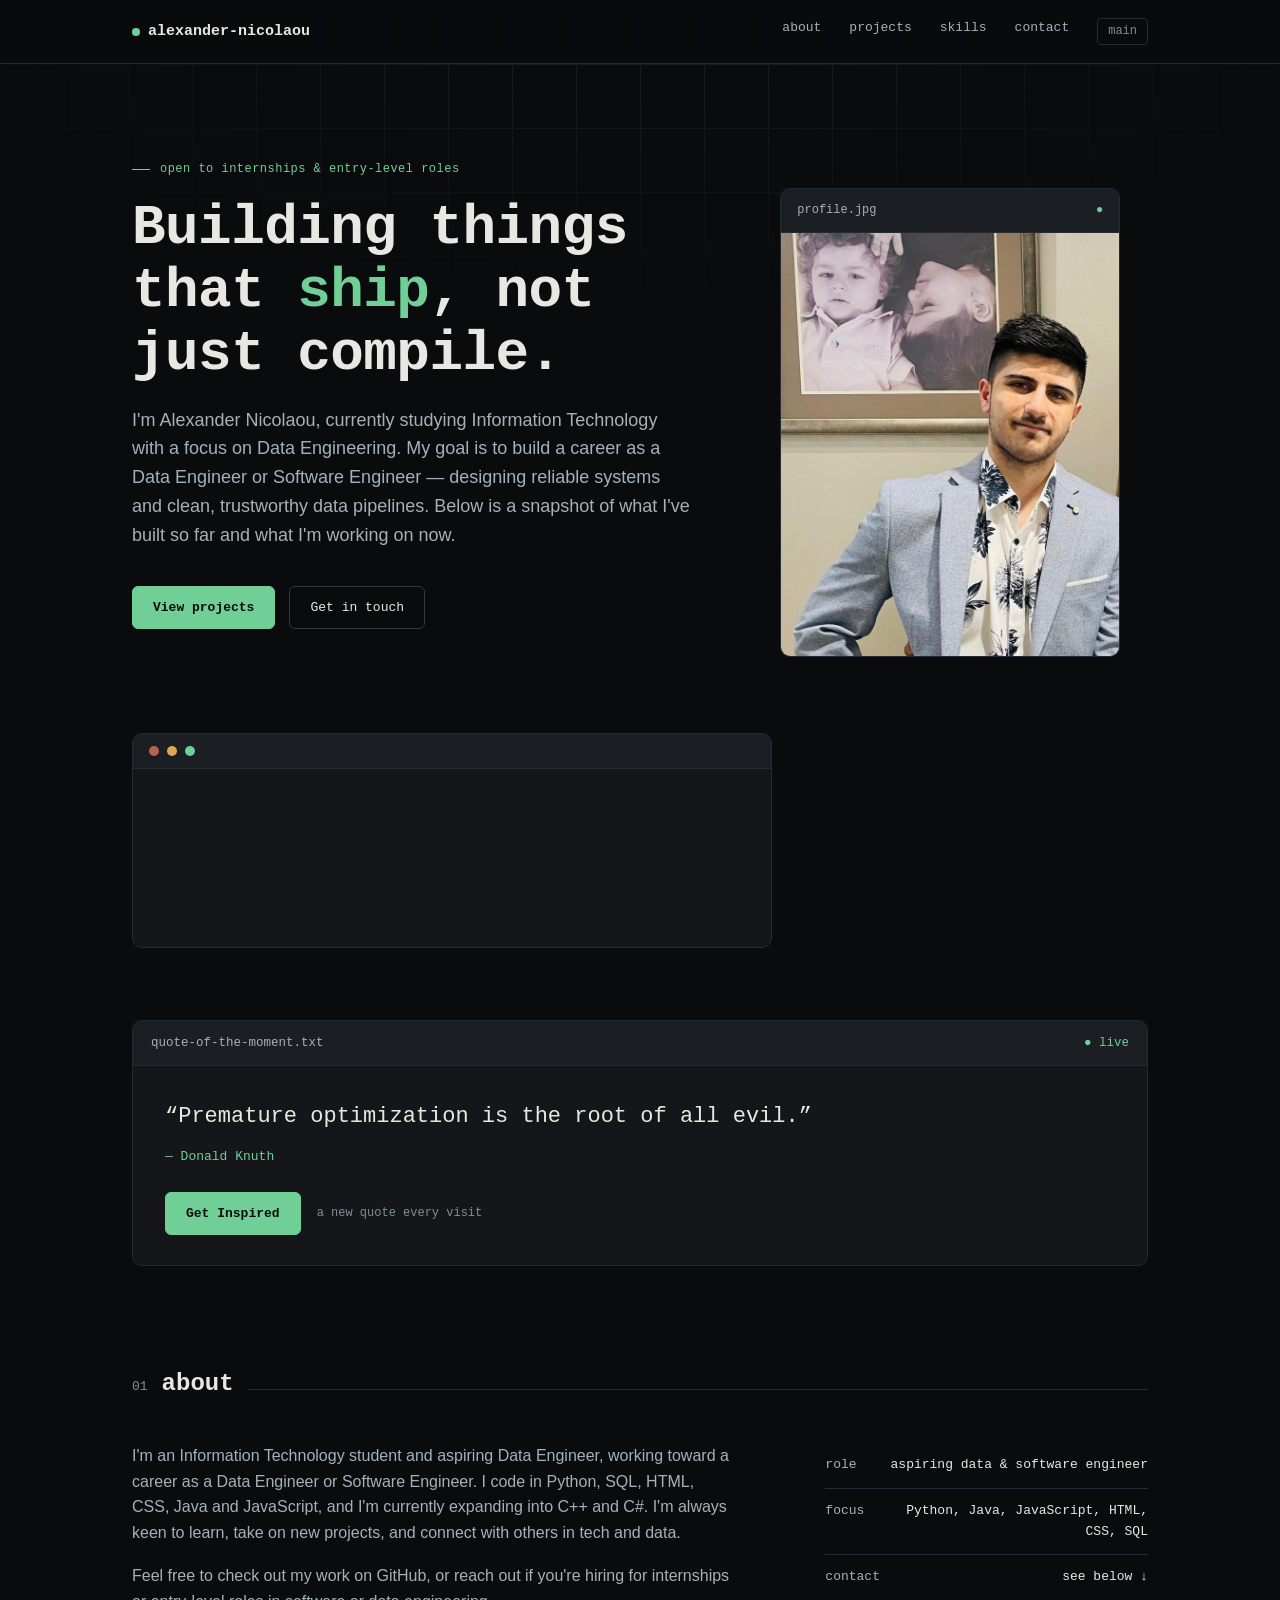
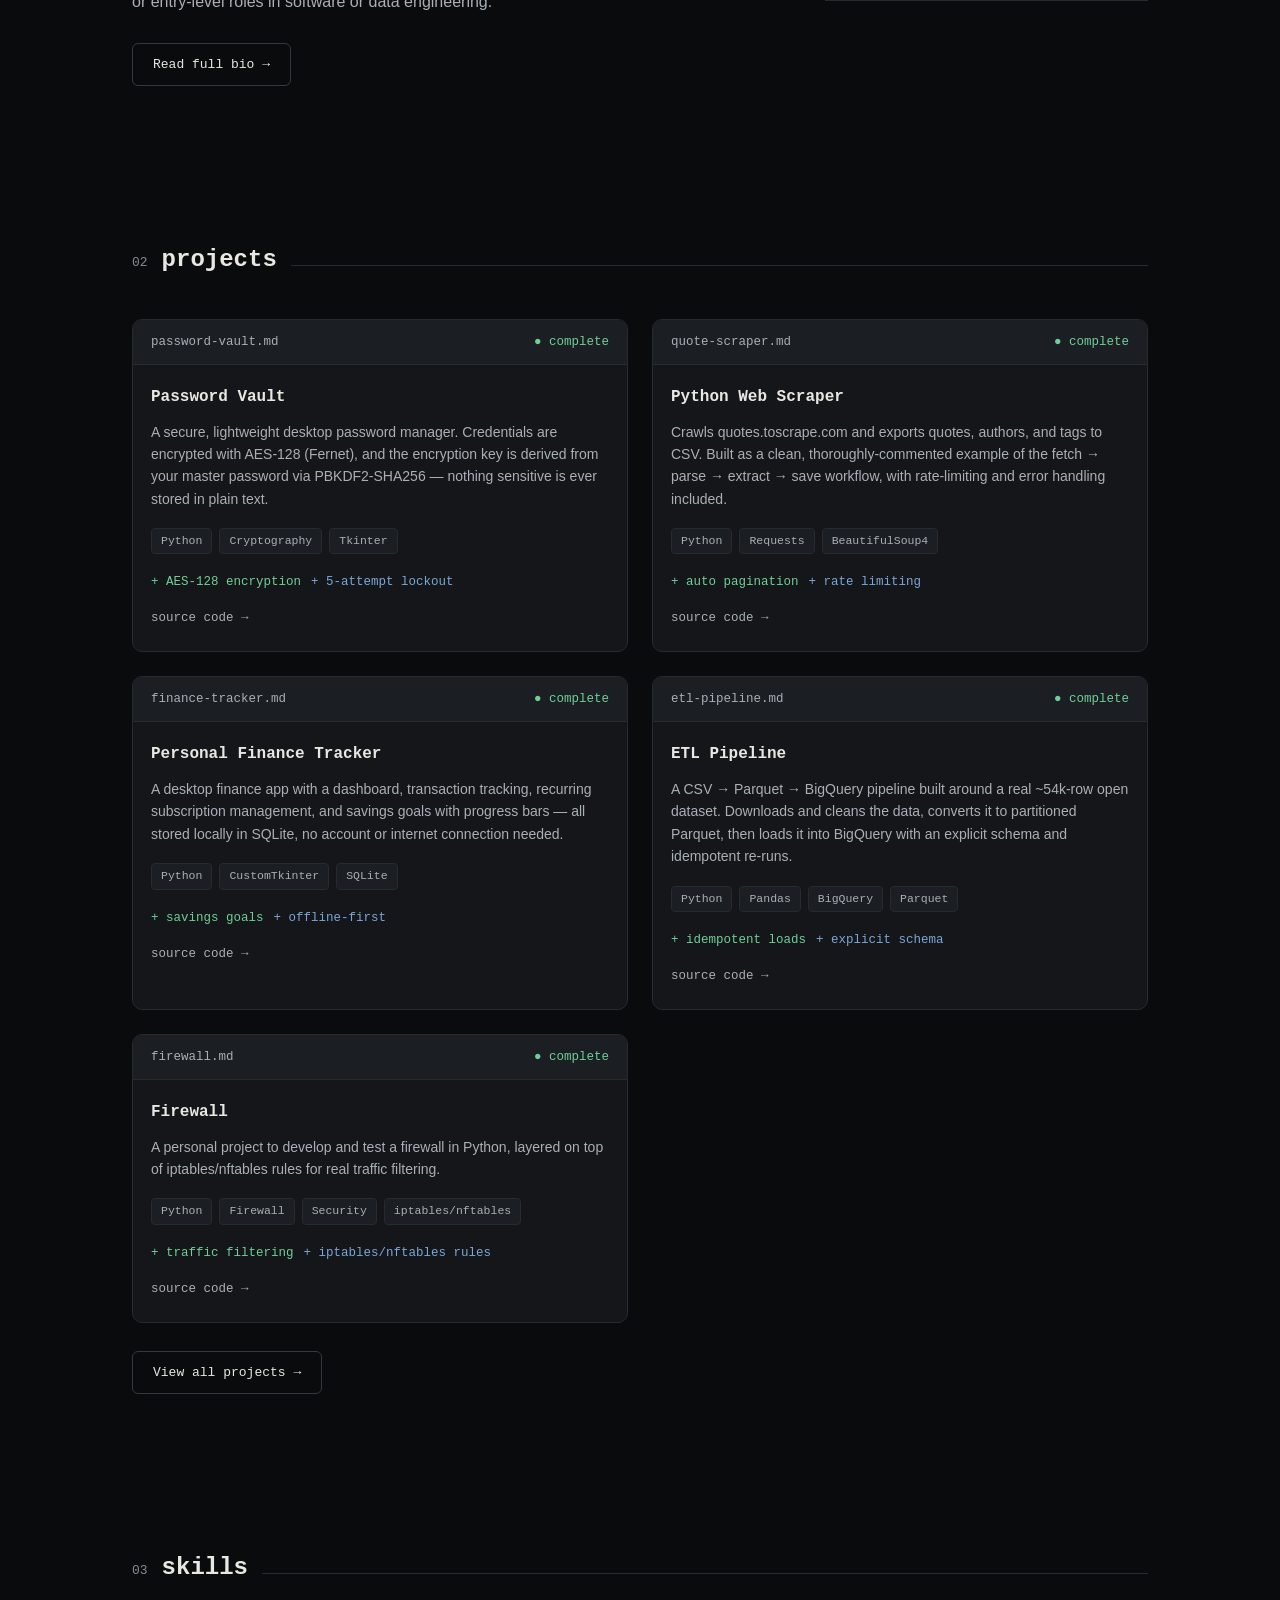
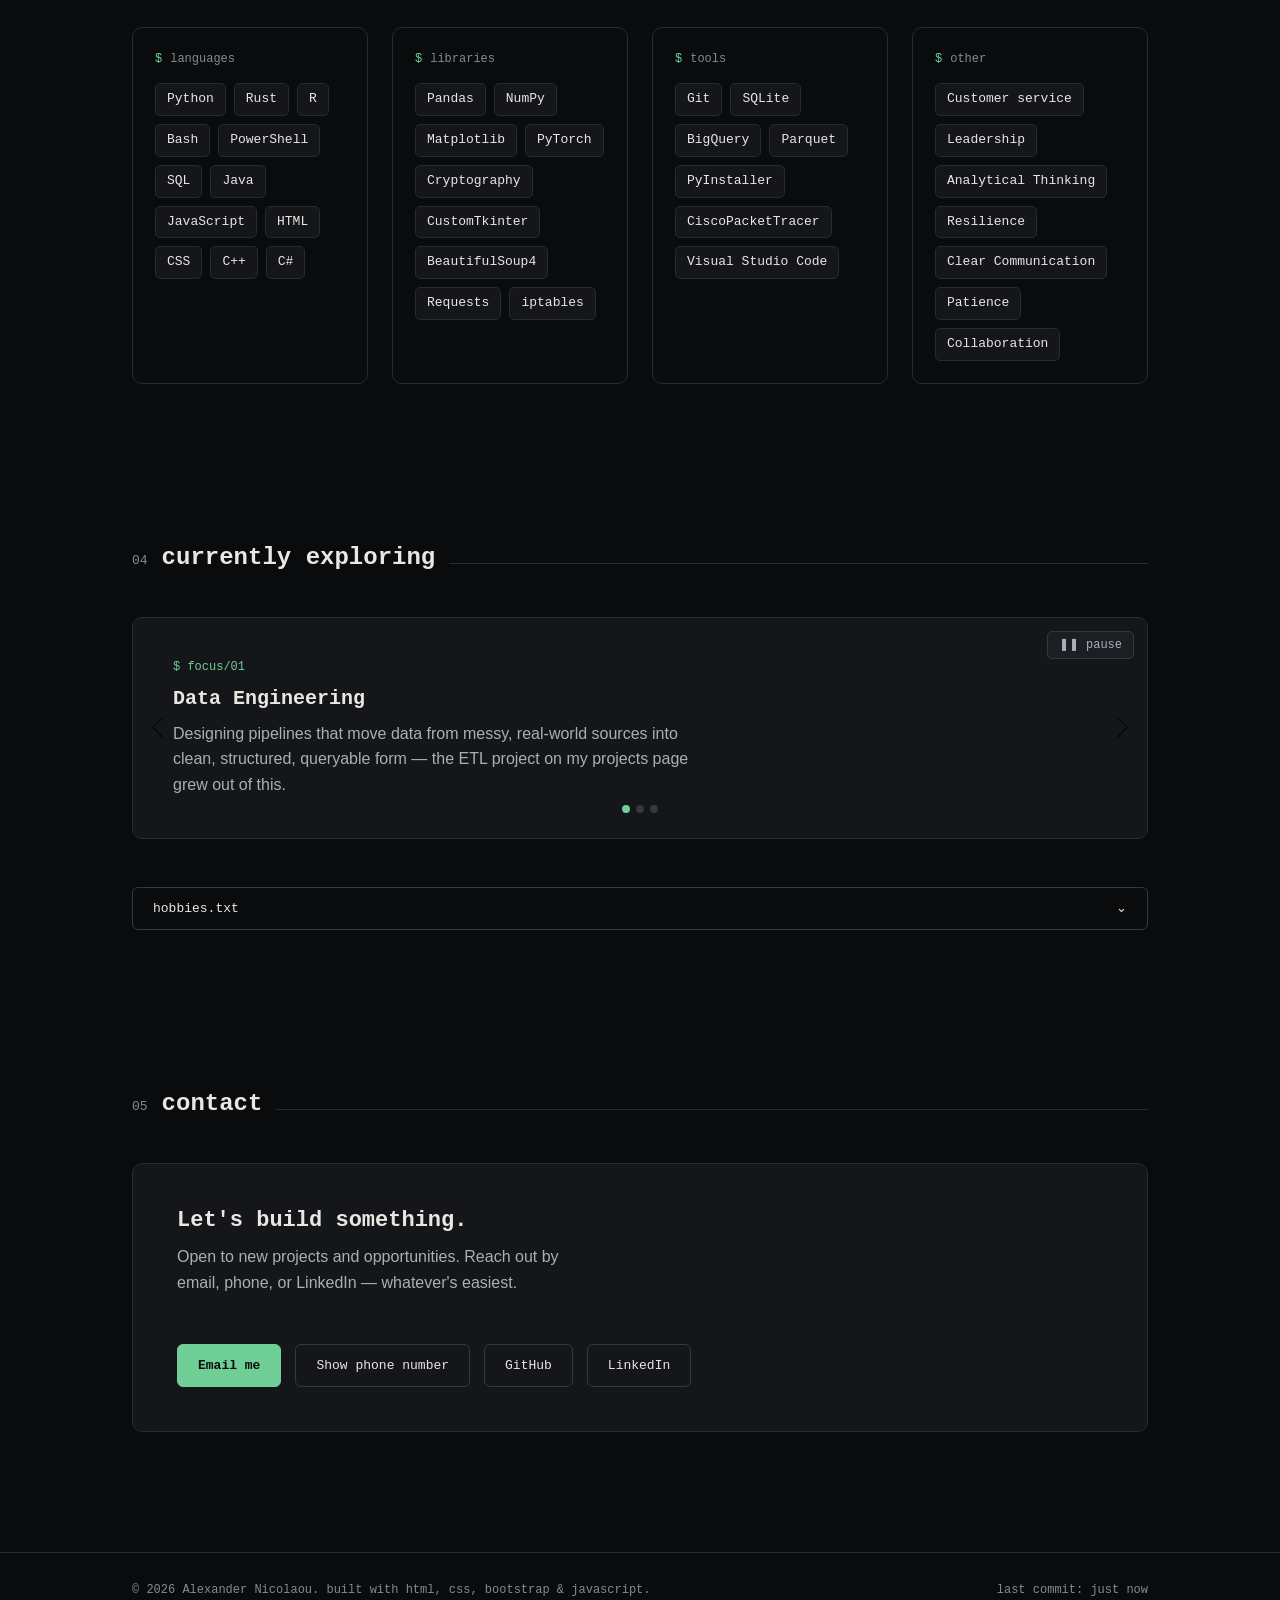
==== commit 434c2e6a: "Add files via upload" ====
--- a/index.html
+++ b/index.html
@@ -198,6 +198,10 @@
           <div class="skill-group-head">languages</div>
           <div class="skill-list">
             <span class="skill-chip">Python</span>
+            <span class="skill-chip">Rust</span>
+            <span class="skill-chip">R</span>
+            <span class="skill-chip">Bash</span>
+            <span class="skill-chip">PowerShell</span>
             <span class="skill-chip">SQL</span>
             <span class="skill-chip">Java</span>
             <span class="skill-chip">JavaScript</span>
@@ -211,6 +215,9 @@
           <div class="skill-group-head">libraries</div>
           <div class="skill-list">
             <span class="skill-chip">Pandas</span>
+            <span class="skill-chip">NumPy</span>
+            <span class="skill-chip">Matplotlib</span>
+            <span class="skill-chip">PyTorch</span>
             <span class="skill-chip">Cryptography</span>
             <span class="skill-chip">CustomTkinter</span>
             <span class="skill-chip">BeautifulSoup4</span>
